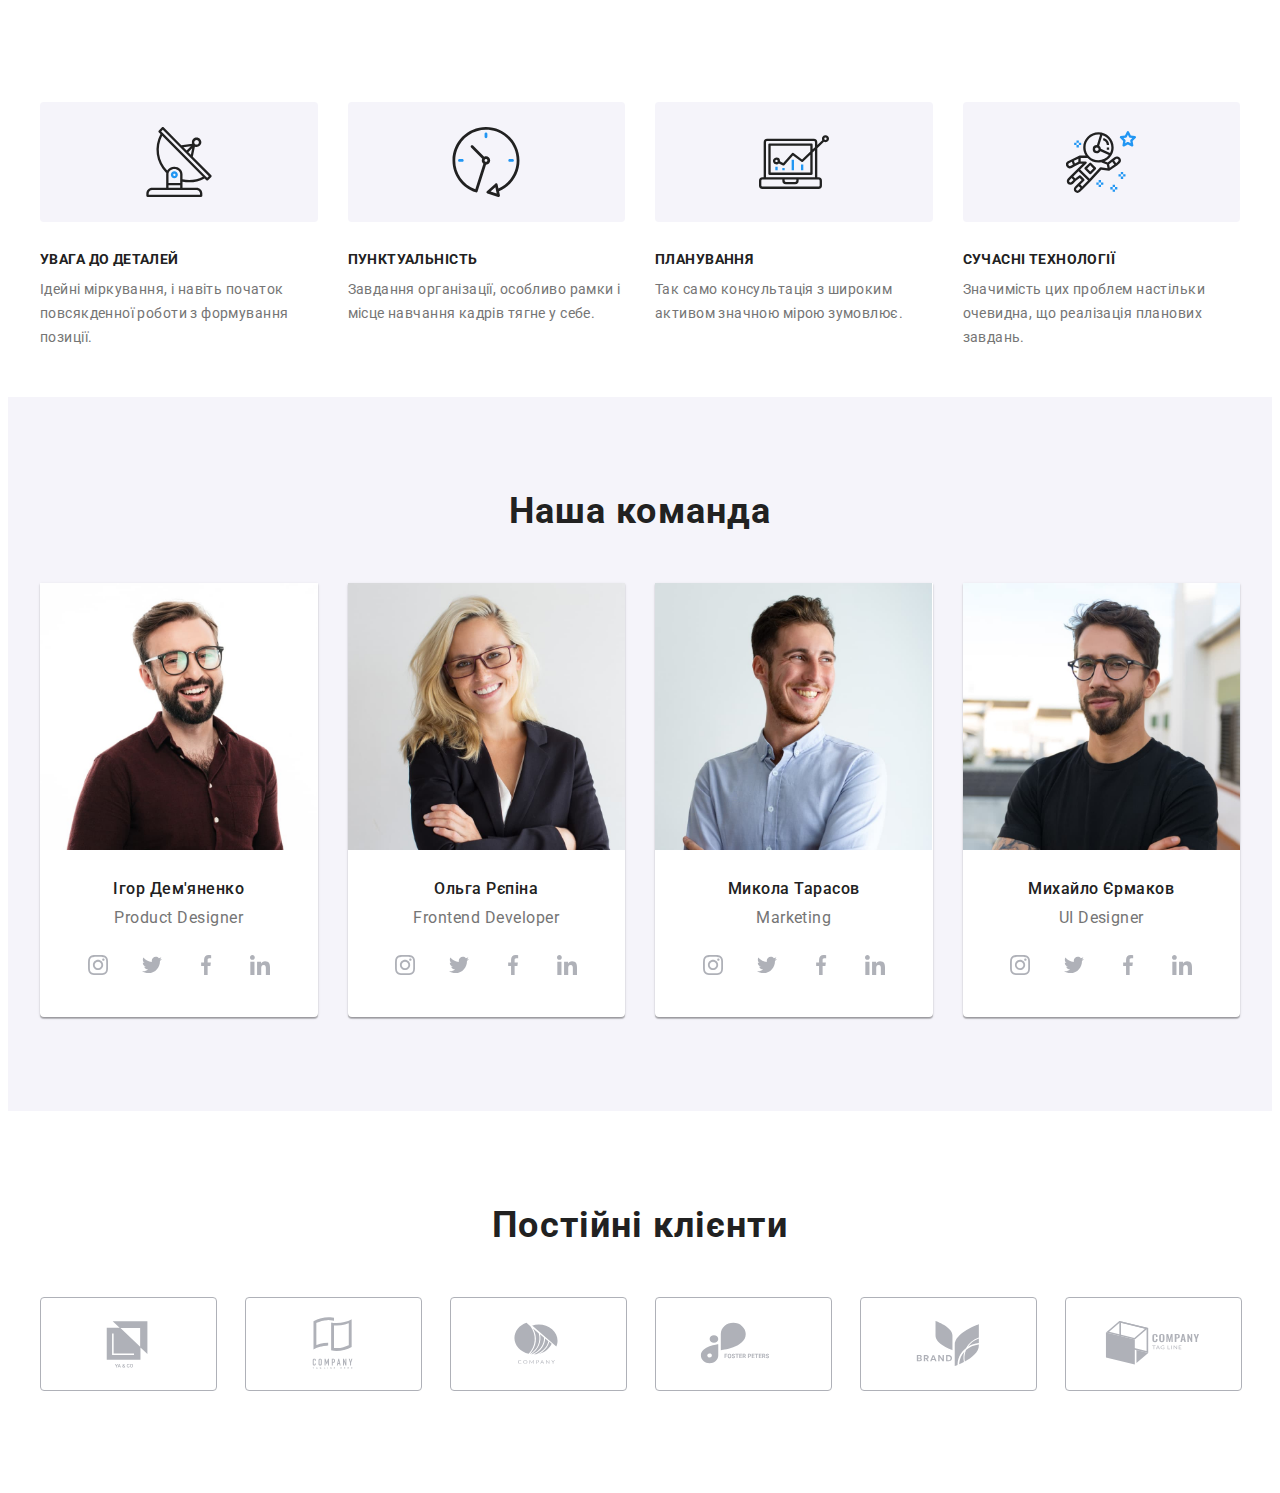
==== index.html @ ca0143e0 "addClients" ====
<!DOCTYPE html>
<html lang="uk">
  <head>
    <meta charset="UTF-8" />
    <meta http-equiv="X-UA-Compatible" content="IE=edge" />
    <meta name="viewport" content="width=device-width, initial-scale=1.0" />
    <title>Студія</title>

    <link rel="preconnect" href="https://fonts.googleapis.com" />
    <link rel="preconnect" href="https://fonts.gstatic.com" crossorigin />
    <link
      href="https://fonts.googleapis.com/css2?family=Raleway:wght@700&family=Roboto:wght@400;500;700;900&display=swap"
      rel="stylesheet"
    />
    <link
      rel="stylesheet"
      href="https://cdnjs.cloudflare.com/ajax/libs/modern-normalize/1.1.0/modern-normalize.min.css"
      integrity="sha512-wpPYUAdjBVSE4KJnH1VR1HeZfpl1ub8YT/NKx4PuQ5NmX2tKuGu6U/JRp5y+Y8XG2tV+wKQpNHVUX03MfMFn9Q=="
      crossorigin="anonymous"
      referrerpolicy="no-referrer"
    />
    <link rel="stylesheet" href="./css/main.min.css" />
  </head>

  <body>
    <!-- <header class="header">
      <div class="container header-container">
        <a class="logo" lang="en" href="./index.html">
          Web<span class="logo--part">Studio</span>
        </a>
        <nav>
          <ul class="navigation list">
            <li class="navigation__item">
              <a class="navigation__link link current" href="#">Студія</a>
            </li>
            <li class="navigation__item">
              <a class="navigation__link link" href="./portfolio.html"
                >Портфоліо</a
              >
            </li>
            <li class="navigation__item">
              <a class="navigation__link link" href="#">Контакти</a>
            </li>
          </ul>
        </nav>
        <ul class="list contact-list">
          <li>
            <a
              class="contact-list__header-mail link"
              href="mailto:info@devstudio.com"
            >
              <svg class="contact-list__logo-mail" width="16" height="12">
                <use href="./images/icons.svg#icon-envelope"></use>
              </svg>
              info@devstudio.com</a
            >
          </li>
          <li>
            <a class="contact-list__header-tel link" href="tel:+380961111111">
              <svg class="contact-list__logo-tel" width="10" height="16">
                <use href="./images/icons.svg#icon-smartphone"></use>
              </svg>
              +38 096 111 11 11</a
            >
          </li>
        </ul>
      </div>
    </header>
    <main>
      <section class="hero section">
        <div class="container">
          <h1 class="hero__title">Ефективні рішення для вашого бізнесу</h1>
          <button class="hero__btn" type="button" data-modal-open>
            Замовити послугу
          </button>
        </div>
      </section> -->

    <section class="advantage section">
      <div class="container">
        <h2 class="visually-hidden">Переваги</h2>
        <ul class="list advantage-list">
          <li class="advantage-list__item details">
            <h3 class="advantage-list__title">УВАГА ДО ДЕТАЛЕЙ</h3>
            <p class="advantage-list__text">
              Ідейні міркування, і навіть початок повсякденної роботи з
              формування позиції.
            </p>
          </li>
          <li class="advantage-list__item punc">
            <h3 class="advantage-list__title">ПУНКТУАЛЬНІСТЬ</h3>
            <p class="advantage-list__text">
              Завдання організації, особливо рамки і місце навчання кадрів тягне
              у себе.
            </p>
          </li>
          <li class="advantage-list__item plan">
            <h3 class="advantage-list__title">ПЛАНУВАННЯ</h3>
            <p class="advantage-list__text">
              Так само консультація з широким активом значною мірою зумовлює.
            </p>
          </li>
          <li class="advantage-list__item tech">
            <h3 class="advantage-list__title">СУЧАСНІ ТЕХНОЛОГІЇ</h3>
            <p class="advantage-list__text">
              Значимість цих проблем настільки очевидна, що реалізація планових
              завдань.
            </p>
          </li>
        </ul>
      </div>
    </section>

    <!-- <section class="examples section">
        <div class="container">
          <h2 class="examples-title">Чим ми займаємося</h2>
          <ul class="list sample__list">
            <li class="sample__thumb">
              <img
                src="./images/code.jpg"
                alt="чоловік пише код"
                width="370"
                height="294"
              />

              <div class="sample__img-thumb">Десктопні додатки</div>
            </li>

            <li class="sample__thumb">
              <img
                src="./images/design.jpg"
                alt="жінка вибирає дизайн телефону"
                width="370"
                height="294"
              />

              <div class="sample__img-thumb">Мобільні додатки</div>
            </li>

            <li class="sample__thumb">
              <img
                src="./images/color.jpg"
                alt="дизайнер підбирає кольорову гаму"
                width="370"
                height="294"
              />

              <div class="sample__img-thumb">Дизайнерські рішення</div>
            </li>
          </ul>
        </div>
      </section> -->

      <section class="team section">
        <div class="container">
          <h2 class="team-title">Наша команда</h2>
          <ul class="team-list list">
            <li class="team-list-item">
              <img
                src="./images/igor.jpg"
                alt="фото Ігор Дем'яненко"
               
              />
              <div class="img-sign">
                <h3 class="team-list-name">Ігор Дем'яненко</h3>
                <p class="team-list-position" lang="en">Product Designer</p>

                <ul class="list media-list">
                  <li class="media-list-item">
                    <a class="media-link link" href="">
                      <svg class="instagram" width="20" height="20">
                        <use href="./images/icons.svg#icon-instagram"></use>
                      </svg>
                    </a>
                  </li>
                  <li class="media-list-item">
                    <a class="media-link link" href="">
                      <svg class="twitter" width="20" height="20">
                        <use href="./images/icons.svg#icon-twitter"></use>
                      </svg>
                    </a>
                  </li>
                  <li class="media-list-item">
                    <a class="media-link link" href="">
                      <svg class="facebook" width="20" height="20">
                        <use href="./images/icons.svg#icon-facebook"></use>
                      </svg>
                    </a>
                  </li>
                  <li class="media-list-item">
                    <a class="media-link link" href="">
                      <svg class="linkedin" width="20" height="20">
                        <use href="./images/icons.svg#icon-linkedin"></use>
                      </svg>
                    </a>
                  </li>
                </ul>
              </div>
            </li>
            <li class="team-list-item">
              <img
                src="./images/olga.jpg"
                alt="фото Ольга Рєпіна"
                
              />
              <div class="img-sign">
                <h3 class="team-list-name">Ольга Рєпіна</h3>
                <p class="team-list-position" lang="en">Frontend Developer</p>

                <ul class="list media-list">
                  <li class="media-list-item">
                    <a class="media-link link" href="">
                      <svg class="instagram" width="20" height="20">
                        <use href="./images/icons.svg#icon-instagram"></use>
                      </svg>
                    </a>
                  </li>
                  <li class="media-list-item">
                    <a class="media-link link" href="">
                      <svg class="twitter" width="20" height="20">
                        <use href="./images/icons.svg#icon-twitter"></use>
                      </svg>
                    </a>
                  </li>
                  <li class="media-list-item">
                    <a class="media-link link" href="">
                      <svg class="facebook" width="20" height="20">
                        <use href="./images/icons.svg#icon-facebook"></use>
                      </svg>
                    </a>
                  </li>
                  <li class="media-list-item">
                    <a class="media-link link" href="">
                      <svg class="linkedin" width="20" height="20">
                        <use href="./images/icons.svg#icon-linkedin"></use>
                      </svg>
                    </a>
                  </li>
                </ul>
              </div>
            </li>
            <li class="team-list-item">
              <img
                src="./images/nikola.jpg"
                alt="фото Микола Тарасов"
                
              />
              <div class="img-sign">
                <h3 class="team-list-name">Микола Тарасов</h3>
                <p class="team-list-position" lang="en">Marketing</p>

                <ul class="list media-list">
                  <li class="media-list-item">
                    <a class="media-link link" href="">
                      <svg class="instagram" width="20" height="20">
                        <use href="./images/icons.svg#icon-instagram"></use>
                      </svg>
                    </a>
                  </li>
                  <li class="media-list-item">
                    <a class="media-link link" href="">
                      <svg class="twitter" width="20" height="20">
                        <use href="./images/icons.svg#icon-twitter"></use>
                      </svg>
                    </a>
                  </li>
                  <li class="media-list-item">
                    <a class="media-link link" href="">
                      <svg class="facebook" width="20" height="20">
                        <use href="./images/icons.svg#icon-facebook"></use>
                      </svg>
                    </a>
                  </li>
                  <li class="media-list-item">
                    <a class="media-link link" href="">
                      <svg class="linkedin" width="20" height="20">
                        <use href="./images/icons.svg#icon-linkedin"></use>
                      </svg>
                    </a>
                  </li>
                </ul>
              </div>
            </li>
            <li class="team-list-item">
              <img
                src="./images/misha.jpg"
                alt="фото Михайло Єрмаков"
                
              />
              <div class="img-sign">
                <h3 class="team-list-name">Михайло Єрмаков</h3>
                <p class="team-list-position" lang="en">UI Designer</p>

                <ul class="list media-list">
                  <li class="media-list-item">
                    <a class="media-link link" href="">
                      <svg class="instagram" width="20" height="20">
                        <use href="./images/icons.svg#icon-instagram"></use>
                      </svg>
                    </a>
                  </li>
                  <li class="media-list-item">
                    <a class="media-link link" href="">
                      <svg class="twitter" width="20" height="20">
                        <use href="./images/icons.svg#icon-twitter"></use>
                      </svg>
                    </a>
                  </li>
                  <li class="media-list-item">
                    <a class="media-link link" href="">
                      <svg class="facebook" width="20" height="20">
                        <use href="./images/icons.svg#icon-facebook"></use>
                      </svg>
                    </a>
                  </li>
                  <li class="media-list-item">
                    <a class="media-link link" href="">
                      <svg class="linkedin" width="20" height="20">
                        <use href="./images/icons.svg#icon-linkedin"></use>
                      </svg>
                    </a>
                  </li>
                </ul>
              </div>
            </li>
          </ul>
        </div>
      </section>

      <section class="section clients">
        <div class="container">
          <h2 class="clients-title">Постійні клієнти</h2>
          <ul class="clients-list list">
            <li class="clients-list-item">
              <a class="clients-link link" href="">
                <svg class="clients-icon" width="106" height="60">
                  <use href="./images/icons.svg#icon-ya"></use>
                </svg>
              </a>
            </li>
            <li class="clients-list-item">
              <a class="clients-link link" href="">
                <svg class="clients-icon" width="106" height="60">
                  <use href="./images/icons.svg#icon-here-tagline"></use>
                </svg>
              </a>
            </li>
            <li class="clients-list-item">
              <a class="clients-link link" href="">
                <svg class="clients-icon" width="106" height="60">
                  <use href="./images/icons.svg#icon-company-third"></use>
                </svg>
              </a>
            </li>
            <li class="clients-list-item">
              <a class="clients-link link" href="">
                <svg class="clients-icon" width="106" height="60">
                  <use href="./images/icons.svg#icon-foster-peters"></use>
                </svg>
              </a>
            </li>
            <li class="clients-list-item">
              <a class="clients-link link" href="">
                <svg class="clients-icon" width="106" height="60">
                  <use href="./images/icons.svg#icon-brand"></use>
                </svg>
              </a>
            </li>
            <li class="clients-list-item">
              <a class="clients-link link" href="">
                <svg class="clients-icon" width="106" height="60">
                  <use href="./images/icons.svg#icon-tag-line"></use>
                </svg>
              </a>
            </li>
          </ul>
        </div>
      </section>
    </main>

    <!-- <footer class="footer">
      <div class="container footer-container">
        <div class="footer-section">
          <a class="logo logo-footer" lang="en" href="./index.html">
            Web<span class="logo-part-footer">Studio</span>
          </a>
          <address class="adress">
            <ul class="adress-list list">
              <li class="adress-list-item">
                <a
                  class="adress-location link"
                  href="https://goo.gl/maps/Y96jRxVXNG4Ckdfr9"
                  target="_blank"
                  rel="noopener noreferrer"
                  >м. Київ, пр-т Лесі Українки, 26</a
                >
              </li>
              <li class="adress-list-item">
                <a class="adress-mail link" href="mailto:info@devstudio.com"
                  >info@devstudio.com</a
                >
              </li>
              <li class="adress-list-item">
                <a class="adress-tel link" href="tel:+380961111111"
                  >+38 096 111 11 11</a
                >
              </li>
            </ul>
          </address>
        </div>
        <div class="footer-media">
          <p class="media-text">приєднуйтесь</p>
          <ul class="list footer-list">
            <li class="footer-list-item">
              <a class="footer-link link" href="">
                <svg class="instagram" width="20" height="20">
                  <use href="./images/icons.svg#icon-instagram"></use>
                </svg>
              </a>
            </li>
            <li class="footer-list-item">
              <a class="footer-link link" href="">
                <svg class="twitter" width="20" height="20">
                  <use href="./images/icons.svg#icon-twitter"></use>
                </svg>
              </a>
            </li>
            <li class="footer-list-item">
              <a class="footer-link link" href="">
                <svg class="facebook" width="20" height="20">
                  <use href="./images/icons.svg#icon-facebook"></use>
                </svg>
              </a>
            </li>
            <li class="footer-list-item">
              <a class="footer-link link" href="">
                <svg class="linkedin" width="20" height="20">
                  <use href="./images/icons.svg#icon-linkedin"></use>
                </svg>
              </a>
            </li>
          </ul>
        </div>

        <div class="footer-form">
          <p class="footer-form-title">Підпишіться на розсилку</p>
          <form class="footer-sign">
            <label for="email"></label>
            <input
              class="footer-form-email"
              type="email"
              name="email"
              id="email"
              placeholder="E-mail"
            />
            <button type="submit" class="footer-form-button">
              Підписатися
              <svg class="footter-form-icon" width="24" height="24">
                <use href="./images/icons.svg#icon-icon-send"></use>
              </svg>
            </button>
          </form>
        </div>
      </div>
    </footer> -->
    <!-- <div class="backdrop is-hidden" data-modal>
      <div class="modal">
        <button type="button" class="btn modal-btn" data-modal-close>
          <svg class="backdrop-icon" width="18" height="18">
            <use href="./images/icons.svg#icon-close-black"></use>
          </svg>
        </button>

        <p class="modal-title">Залиште свої дані, ми вам передзвонимо</p>
        <form class="modal-form">
          <div class="modal-field">
            <label for="modal-name">Ім'я</label>
            <div class="modal-wrap">
              <input
                type="text"
                class="modal-form-item"
                name="name"
                id="modal-name"
              />
              <svg class="modal-name-icon" width="18" height="18">
                <use href="./images/icons.svg#icon-person-black"></use>
              </svg>
            </div>
          </div>

          <div class="modal-field">
            <label for="modal-tel">Телефон</label>
            <div class="modal-wrap">
              <input
                type="tel"
                class="modal-form-item"
                name="tel"
                id="modal-tel"
              />
              <svg class="modal-tel-icon" width="18" height="18">
                <use href="./images/icons.svg#icon-phone-black"></use>
              </svg>
            </div>
          </div>

          <div class="modal-field">
            <label for="modal-email">Пошта</label>
            <div class="modal-wrap">
              <input
                type="email"
                class="modal-form-item"
                name="email"
                id="modal-email"
              />
              <svg class="modal-email-icon" width="18" height="18">
                <use href="./images/icons.svg#icon-email-black"></use>
              </svg>
            </div>
          </div>

          <div class="modal-field modal-field-comment">
            <label for="modal-comment">Коментар</label>
            <textarea
              name="comment"
              id="modal-comment"
              class="modal-form-item modal-textarea"
              placeholder="Введіть текст"
            ></textarea>
          </div>

          <div class="modal-submit-field">
            <input
              class="modal-submit visually-hidden"
              type="checkbox"
              name="modal-submit"
              id="modal-submit"
              value="true"
            />
            <label for="modal-submit" class="modal-submit-label">
              <svg class="modal-icon" width="16" height="15">
                <use href="./images/icons.svg#icon-form-check"></use>
              </svg>

              <svg class="modal-icon-focus" width="16" height="15">
                <use href="./images/icons.svg#icon-icon-check-active"></use>
              </svg>

              Погоджуюся з розсилкою та приймаю
              <a href="" class="link modal-form-link"> Умови договору</a>
            </label>
          </div>

          <button type="submit" class="modal-form-btn">Відправити</button>
        </form>
      </div>
    </div> -->
    <!-- <script src="./js/modal.js"></script> -->
  </body>
</html>
---- css/main.min.css ----
:root{--animation: 250ms cubic-bezier(0.4, 0, 0.2, 1);--main-color: #212121;--link-color: #2196f3;--second-text-color: #757575;--logo-color: #000000;--second-color: #ffffff;--team-background-color: #ffffff;--background-color-second: #2f303a;--background-color-third: #f5f4fa;--footer-link-color: rgba(255, 255, 255, 0.6);--btn-background-color: #2196f3;--btn-second-color: #188ce8;--border-color-first: #ececec;--border-color-second: #eeeeee;--background-color-hero: #c4c4c4;--icon-color: #afb1b8}body{font-family:"Roboto",sans-serif;background-color:#fff;color:var(--main-color)}img{display:block;max-width:100%;height:auto}p,h1,h2,h3,h4,h5,h6{margin:0}ul{margin:0;padding-left:0}.list{list-style:none}.link{text-decoration:none}.visually-hidden{position:absolute;white-space:nowrap;width:1px;height:1px;overflow:hidden;border:0;padding:0;clip:rect(0 0 0 0);-webkit-clip-path:inset(50%);clip-path:inset(50%);margin:-1px}.container{width:100%;padding-left:15px;padding-right:15px;margin:0 auto}@media screen and (min-width: 480px){.container{width:480px}}@media screen and (min-width: 768px){.container{width:768px}}@media screen and (min-width: 1200px){.container{width:1200px}}.section{padding-top:60px;padding-bottom:60px}@media screen and (min-width: 1200px){.section{padding-top:94px;padding-bottom:94px}}.header{border-bottom:1px solid var(--border-color-first)}.header-container{display:flex;align-items:center}.navigation{display:flex;gap:50px;font-weight:500;font-size:14px;line-height:1.14;letter-spacing:.02em;color:var(--main-color)}.navigation__link{color:var(--main-color);padding-top:32px;padding-bottom:32px;display:block;min-width:48px;transition:color var(--animation)}.navigation__link:hover,.navigation__link:focus{color:var(--link-color)}.navigation__link.current{color:var(--link-color);position:relative;text-align:center}.navigation__link.current::after{position:absolute;bottom:-1px;display:block;content:"";width:100%;height:4px;border-radius:2px;background-color:var(--link-color)}.contact-list{display:flex;gap:50px;margin-left:auto}.contact-list__header-mail,.contact-list__header-tel{display:flex;align-items:center;padding-top:32px;padding-bottom:32px;font-weight:500;font-size:14px;line-height:1.14;letter-spacing:.02em;color:var(--second-text-color);transition:color var(--animation)}.contact-list__header-mail:hover,.contact-list__header-mail:focus,.contact-list__header-tel:hover,.contact-list__header-tel:focus{color:var(--link-color)}.contact-list__logo-mail,.contact-list__logo-tel{fill:currentColor;margin-right:10px}.logo{padding-top:24px;padding-bottom:25px;margin-right:93px;display:block;font-family:"Raleway";font-style:normal;font-weight:700;font-size:26px;line-height:1.19;letter-spacing:.03em;color:var(--link-color);text-decoration:none}.logo--part{color:var(--logo-color)}.hero{background-color:var(--background-color-hero);text-align:center;padding-top:200px;padding-bottom:200px;margin-left:auto;margin-right:auto;max-width:1600px;background-image:linear-gradient(to right, rgba(47, 48, 58, 0.4), rgba(47, 48, 58, 0.4)),url(../images/hero-img.jpg);background-repeat:no-repeat;background-position:center;background-size:cover}.hero__title{margin:0 auto;margin-bottom:30px;max-width:696px;font-weight:900;font-size:44px;line-height:1.36;letter-spacing:.06em;text-transform:uppercase;color:var(--second-color)}.hero__btn{padding:10px 32px;min-width:216px;font-family:inherit;background-color:var(--btn-background-color);box-shadow:0px 4px 4px rgba(0,0,0,.15);border-radius:4px;font-weight:700;font-size:16px;line-height:1.88;text-align:center;letter-spacing:.06em;border-color:rgba(0,0,0,0);color:var(--second-color);cursor:pointer;transition:background-color var(--animation)}.hero__btn:hover,.hero__btn:focus{background-color:var(--btn-second-color)}@media screen and (min-width: 1200px){.advantage{padding-bottom:47px}}.advantage-list{display:flex;flex-wrap:wrap;gap:30px}.advantage-list__item{width:100%;display:block}@media screen and (min-width: 768px){.advantage-list__item{width:calc((100% - 30px)/2)}}@media screen and (min-width: 1200px){.advantage-list__item{width:calc((100% - 90px)/4)}}.advantage-list__item::before{content:"";height:120px;background-color:var(--background-color-third);border-radius:4px;display:block;margin-bottom:30px;background-size:70px 70px;background-position:center;background-repeat:no-repeat}.advantage-list__item.details::before{background-image:url(../images/svg/antenna.svg)}.advantage-list__item.punc::before{background-image:url(../images/svg/clock.svg)}.advantage-list__item.plan::before{background-image:url(../images/svg/diagram.svg)}.advantage-list__item.tech::before{background-image:url(../images/svg/astronaut.svg)}.advantage-list__title{margin-bottom:10px;font-weight:700;font-size:14px;line-height:1.14;letter-spacing:.03em;text-transform:uppercase;text-align:center}@media screen and (min-width: 768px){.advantage-list__title{text-align:left}}.advantage-list__text{font-size:14px;line-height:1.71;letter-spacing:.03em;color:var(--second-text-color)}.examples{padding-top:47px}.examples-title{margin-bottom:50px;font-size:36px;line-height:1.16;text-align:center;letter-spacing:.03em}.sample__list{display:flex;gap:30px}.sample__thumb{position:relative}.sample__img-thumb{display:flex;position:absolute;width:100%;height:70px;bottom:0;background-color:rgba(47,48,58,.8);font-weight:700;font-size:14px;line-height:1.14;align-items:center;justify-content:center;letter-spacing:.03em;text-transform:uppercase;color:var(--second-color)}.team-title{text-align:center;letter-spacing:.03em;font-size:28px;line-height:1.18;margin-bottom:30px}@media screen and (min-width: 1200px){.team-title{font-size:36px;line-height:1.16;margin-bottom:50px}}.team{background-color:var(--background-color-third);text-align:center}.team-list{display:flex;flex-wrap:wrap;text-align:center;gap:30px}.img-sign{padding:30px 0 24px 0}@media screen and (min-width: 1200px){.img-sign{padding:30px 0}}.team-list-item{background-color:var(--team-background-color);box-shadow:0px 1px 3px rgba(0,0,0,.12),0px 1px 1px rgba(0,0,0,.14),0px 2px 1px rgba(0,0,0,.2);border-radius:0px 0px 4px 4px}@media screen and (min-width: 768px){.team-list-item{width:calc((100% - 30px)/2)}}@media screen and (min-width: 1200px){.team-list-item{width:calc((100% - 90px)/4)}}.team-list-name{font-weight:500;font-size:16px;line-height:1.18;letter-spacing:.03em;margin-bottom:10px}.team-list-position{font-size:16px;line-height:1.18;letter-spacing:.03em;color:var(--second-text-color)}.media-list-item{width:44px;height:44px;background-color:var(--team-background-color)}.media-list{display:flex;gap:10px;margin-top:16px;justify-content:center}.media-link{width:100%;height:100%;cursor:pointer;display:flex;align-items:center;justify-content:center;fill:var(--icon-color);border-radius:50%;transition:background-color var(--animation),fill var(--animation)}.media-link:focus,.media-link:hover{background-color:var(--btn-background-color);fill:var(--second-color)}.clients-title{margin-bottom:30px;font-size:36px;line-height:1.16;text-align:center;letter-spacing:.03em;color:var(--main-color)}@media screen and (min-width: 1200px){.clients-title{margin-bottom:50px}}.clients-list{display:flex;flex-wrap:wrap;gap:30px}.clients-list-item{width:calc((100% - 30px)/2)}@media screen and (min-width: 768px){.clients-list-item{width:calc((100% - 60px)/3)}}@media screen and (min-width: 1200px){.clients-list-item{width:calc((100% - 150px)/6)}}.clients-link{width:100%;height:92px;display:flex;align-items:center;justify-content:center;color:var(--icon-color);border:1px solid var(--icon-color);border-radius:4px;transition:border-color var(--animation),color var(--animation)}.clients-link:hover,.clients-link:focus{color:var(--link-color);border-color:var(--link-color)}.clients-icon{fill:currentColor}.footer{background-color:var(--background-color-second);padding-top:60px;padding-bottom:60px}.footer-container{display:flex;align-items:baseline}.logo-footer{padding:0}.logo-part-footer{color:var(--second-color)}.adress{margin-top:20px;font-style:normal}.adress-list-item{margin-top:9px;display:block}.adress-list-item:first-child{margin-top:0}.adress-location{font-size:14px;line-height:1.71;letter-spacing:.03em;color:var(--second-color);transition:color var(--animation)}.adress-location:hover{color:var(--link-color)}.adress-location:focus{color:var(--link-color)}.adress-tel,.adress-mail{font-size:14px;line-height:1.71;letter-spacing:.03em;color:var(--footer-link-color);transition:color var(--animation)}.adress-tel:hover,.adress-mail:hover{color:var(--link-color)}.adress-tel:focus,.adress-mail:focus{color:var(--link-color)}.footer-media{margin-left:70px;margin-right:93px}.media-text{margin-bottom:20px;font-weight:700;font-size:14px;line-height:1.16;letter-spacing:.03em;text-transform:uppercase;color:var(--second-color)}.footer-list{margin:0;display:flex;gap:10px}.footer-list-item{width:44px;height:44px;background-color:rgba(255,255,255,.1);border-radius:50%}.footer-link{border-radius:50%;width:100%;height:100%;cursor:pointer;display:flex;align-items:center;justify-content:center;fill:var(--second-color);transition:background-color var(--animation)}.footer-link:hover{fill:var(--second-color);background-color:var(--btn-background-color)}.footer-link:focus{fill:var(--second-color);background-color:var(--btn-background-color)}.footer-form{width:100%}.footer-form-title{margin-bottom:20px;font-weight:700;font-size:14px;line-height:1.14;letter-spacing:.03em;text-transform:uppercase;color:var(--second-color)}.footer-form-email{padding-left:15px;width:358px;height:50px;border:1px solid rgba(255,255,255,.3);filter:drop-shadow(0px 4px 4px rgba(0, 0, 0, 0.15));border-radius:4px;background-color:var(--background-color-second);color:var(--second-color);transition:border-color var(--animation)}.footer-form-email:focus{border-color:var(--btn-background-color);outline:rgba(0,0,0,0)}.footer-form-email::-moz-placeholder{font-size:16px;line-height:1.25;letter-spacing:.03em;color:var(--footer-link-color)}.footer-form-email:-ms-input-placeholder{font-size:16px;line-height:1.25;letter-spacing:.03em;color:var(--footer-link-color)}.footer-form-email::placeholder{font-size:16px;line-height:1.25;letter-spacing:.03em;color:var(--footer-link-color)}.footer-form-button{display:flex;align-items:center;justify-content:center;margin-left:10px;width:200px;height:50px;background:var(--btn-background-color);box-shadow:0px 4px 4px rgba(0,0,0,.15);border-radius:4px;border-color:rgba(0,0,0,0);font-weight:700;font-size:16px;line-height:1.88;letter-spacing:.06em;cursor:pointer;color:var(--second-color);fill:var(--second-color);transition:background-color var(--animation)}.footer-form-button:hover{background-color:var(--btn-second-color)}.footter-form-icon{margin-left:10px}.footer-sign{display:flex;align-items:center}.portfolio-list{display:flex;justify-content:center;gap:8px;margin-bottom:50px}.portfolio-list-btn{padding:6px 22px;font-family:inherit;cursor:pointer;font-weight:500;font-size:16px;line-height:1.62;border-color:rgba(0,0,0,0);border-radius:4px;text-align:center;letter-spacing:.03em;background-color:var(--background-color-third);transition:color var(--animation),background-color var(--animation),box-shadow var(--animation)}.portfolio-list-btn:hover,.portfolio-list-btn:focus{color:var(--second-color);background-color:var(--btn-background-color);box-shadow:0px 3px 1px rgba(0,0,0,.1),0px 1px 2px rgba(0,0,0,.08),0px 2px 2px rgba(0,0,0,.12)}.portfolio-examples-list{display:flex;flex-wrap:wrap;margin:-15px}.portfolio-examples-item{margin:15px;width:370px}.portfolio-link{width:100%;height:100%;display:block;color:var(--main-color);background-color:var(--background-color-third);transition:box-shadow var(--animation),transform var(--animation)}.portfolio-link:focus{box-shadow:0px 1px 1px rgba(0,0,0,.12),0px 4px 4px rgba(0,0,0,.06),1px 4px 6px rgba(0,0,0,.16)}.portfolio-link:hover{box-shadow:0px 1px 1px rgba(0,0,0,.12),0px 4px 4px rgba(0,0,0,.06),1px 4px 6px rgba(0,0,0,.16)}.portfolio-img-thumb{position:relative;overflow:hidden}.portfolio-img-text{position:absolute;left:0;top:0;transform:translateY(100%);transition:transform var(--animation);overflow:auto;padding:63px 24px 0px 24px;height:100%;font-size:18px;line-height:1.56;letter-spacing:.03em;color:var(--second-color);background:rgba(33,150,243,.9);box-shadow:0px 4px 4px rgba(0,0,0,.25)}.portfolio-link:hover .portfolio-img-text{transform:translateY(0)}.portfolio-link:focus .portfolio-img-text{transform:translateY(0)}.portfolio-examples-name{margin-bottom:4px;font-size:18px;line-height:2;letter-spacing:.06em}.portfolio-examples-type{font-size:16px;line-height:1.88;letter-spacing:.03em;color:var(--second-text-color)}.portfolio-img-sign{padding:20px 24px;background-color:var(--team-background-color);border-left:1px solid var(--border-color-second);border-right:1px solid var(--border-color-second);border-bottom:1px solid var(--border-color-second)}.backdrop{width:100%;height:100%;position:fixed;top:0;background-color:rgba(0,0,0,.2);transition:opacity var(--animation),visibility var(--animation)}.modal{padding:40px;width:528px;min-height:581px;background-color:var(--team-background-color);box-shadow:0px 1px 3px rgba(0,0,0,.12),0px 1px 1px rgba(0,0,0,.14),0px 2px 1px rgba(0,0,0,.2);border-radius:4px;position:absolute;top:50%;left:50%;transform:translate(-50%, -50%) scaleY(1);transition:transform var(--animation)}.backdrop.is-hidden .modal{transform:translate(-50%, -50%) scaleY(0)}.modal-btn{width:30px;height:30px;border-radius:50%;border:1px solid rgba(0,0,0,.1);background-color:var(--team-background-color);position:absolute;right:8px;top:8px;display:flex;align-items:center;justify-content:center;padding:0;cursor:pointer}.backdrop-icon{transition:fill var(--animation)}.modal-btn:hover>.backdrop-icon{fill:var(--btn-background-color)}.modal-btn:focus>.backdrop-icon{fill:var(--btn-background-color)}.is-hidden{visibility:hidden;opacity:0;pointer-events:none}.modal-title{margin-bottom:12px;font-weight:700;font-size:20px;line-height:1.15;letter-spacing:.03em;color:var(--main-color);text-align:center}.modal-field{margin-bottom:10px}.modal-field-comment{margin-bottom:20px}.modal-form-item{padding-left:42px;width:100%;height:40px;border:1px solid rgba(33,33,33,.2);border-radius:4px;outline:rgba(0,0,0,0);transition:border var(--animation)}.modal-form-item:focus{border:1px solid var(--link-color);border-radius:4px}.modal-field label{font-size:12px;line-height:1.16;letter-spacing:.01em;color:var(--second-text-color)}.modal-wrap{margin-top:4px;position:relative}.modal-name-icon,.modal-tel-icon,.modal-email-icon{position:absolute;left:0px;top:50%;transform:translateY(-50%);left:12px;transition:fill var(--animation)}.modal-form-item:focus+.modal-name-icon,.modal-form-item:focus+.modal-tel-icon,.modal-form-item:focus+.modal-email-icon{fill:var(--btn-background-color)}.modal-textarea{padding:12px 16px;margin-top:4px;resize:none;height:120px}.modal-textarea::-moz-placeholder{font-size:12px;line-height:1.16;letter-spacing:.01em;color:rgba(117,117,117,.5)}.modal-textarea:-ms-input-placeholder{font-size:12px;line-height:1.16;letter-spacing:.01em;color:rgba(117,117,117,.5)}.modal-textarea::placeholder{font-size:12px;line-height:1.16;letter-spacing:.01em;color:rgba(117,117,117,.5)}.modal-submit-field{margin-bottom:30px;font-size:14px;line-height:1.71;letter-spacing:.03em;color:var(--second-text-color);text-align:center}.modal-submit-label{position:relative}.modal-icon,.modal-icon-focus{position:absolute;left:-20px;top:50%;transform:translateY(-50%)}.modal-icon-focus{fill:rgba(0,0,0,0);border-radius:2px}.modal-submit:checked+.modal-submit-label>.modal-icon{fill:rgba(0,0,0,0)}.modal-submit:focus+.modal-submit-label>.modal-icon{fill:var(--link-color)}.modal-submit:checked+.modal-submit-label .modal-icon-focus{fill:var(--second-color);background-color:var(--btn-background-color)}.modal-form-link{-webkit-text-decoration-line:underline;text-decoration-line:underline;color:var(--link-color)}.modal-form-btn{padding:10px 52px;margin:0 auto;display:block;background-color:var(--btn-background-color);box-shadow:0px 4px 4px rgba(0,0,0,.15);border-radius:4px;cursor:pointer;border-color:rgba(0,0,0,0);font-weight:700;font-size:16px;line-height:1.88;letter-spacing:.06em;color:var(--second-color);transition:background-color var(--animation)}.modal-form-btn:hover{background-color:var(--btn-second-color)}/*# sourceMappingURL=main.min.css.map */
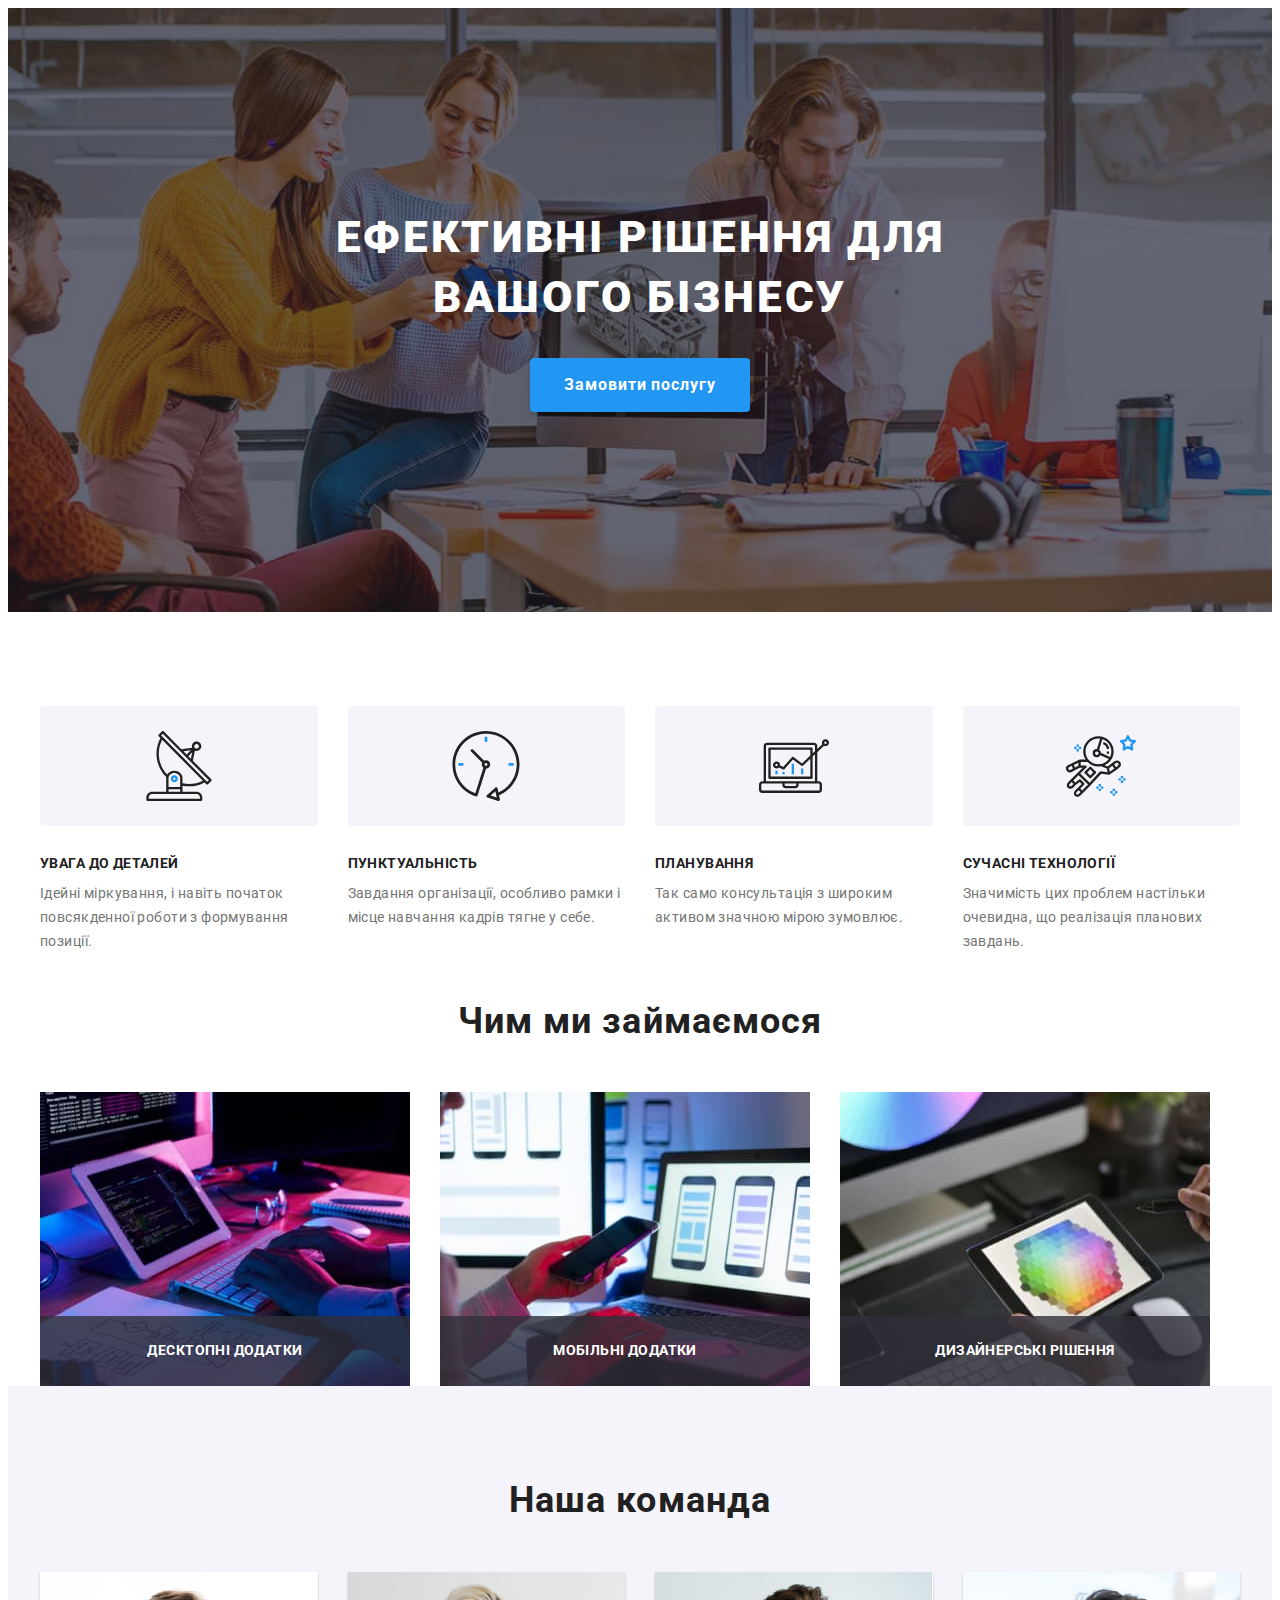
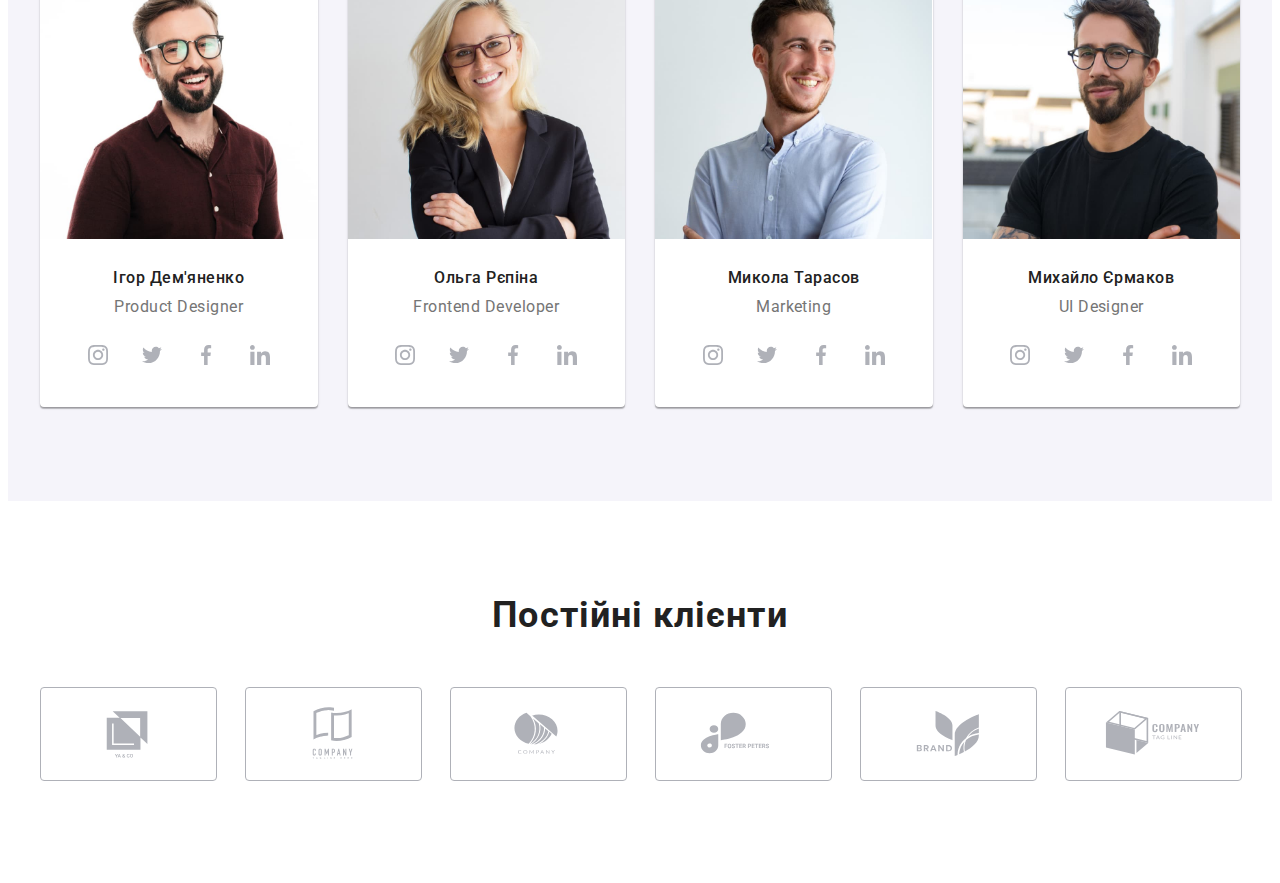
==== commit 88167d2f: "add-hero" ====
--- a/index.html
+++ b/index.html
@@ -65,7 +65,7 @@
           </li>
         </ul>
       </div>
-    </header>
+    </header> -->
     <main>
       <section class="hero section">
         <div class="container">
@@ -74,44 +74,44 @@
             Замовити послугу
           </button>
         </div>
-      </section> -->
-
-    <section class="advantage section">
-      <div class="container">
-        <h2 class="visually-hidden">Переваги</h2>
-        <ul class="list advantage-list">
-          <li class="advantage-list__item details">
-            <h3 class="advantage-list__title">УВАГА ДО ДЕТАЛЕЙ</h3>
-            <p class="advantage-list__text">
-              Ідейні міркування, і навіть початок повсякденної роботи з
-              формування позиції.
-            </p>
-          </li>
-          <li class="advantage-list__item punc">
-            <h3 class="advantage-list__title">ПУНКТУАЛЬНІСТЬ</h3>
-            <p class="advantage-list__text">
-              Завдання організації, особливо рамки і місце навчання кадрів тягне
-              у себе.
-            </p>
-          </li>
-          <li class="advantage-list__item plan">
-            <h3 class="advantage-list__title">ПЛАНУВАННЯ</h3>
-            <p class="advantage-list__text">
-              Так само консультація з широким активом значною мірою зумовлює.
-            </p>
-          </li>
-          <li class="advantage-list__item tech">
-            <h3 class="advantage-list__title">СУЧАСНІ ТЕХНОЛОГІЇ</h3>
-            <p class="advantage-list__text">
-              Значимість цих проблем настільки очевидна, що реалізація планових
-              завдань.
-            </p>
-          </li>
-        </ul>
-      </div>
-    </section>
-
-    <!-- <section class="examples section">
+      </section>
+
+      <section class="advantage section">
+        <div class="container">
+          <h2 class="visually-hidden">Переваги</h2>
+          <ul class="list advantage-list">
+            <li class="advantage-list__item details">
+              <h3 class="advantage-list__title">УВАГА ДО ДЕТАЛЕЙ</h3>
+              <p class="advantage-list__text">
+                Ідейні міркування, і навіть початок повсякденної роботи з
+                формування позиції.
+              </p>
+            </li>
+            <li class="advantage-list__item punc">
+              <h3 class="advantage-list__title">ПУНКТУАЛЬНІСТЬ</h3>
+              <p class="advantage-list__text">
+                Завдання організації, особливо рамки і місце навчання кадрів
+                тягне у себе.
+              </p>
+            </li>
+            <li class="advantage-list__item plan">
+              <h3 class="advantage-list__title">ПЛАНУВАННЯ</h3>
+              <p class="advantage-list__text">
+                Так само консультація з широким активом значною мірою зумовлює.
+              </p>
+            </li>
+            <li class="advantage-list__item tech">
+              <h3 class="advantage-list__title">СУЧАСНІ ТЕХНОЛОГІЇ</h3>
+              <p class="advantage-list__text">
+                Значимість цих проблем настільки очевидна, що реалізація
+                планових завдань.
+              </p>
+            </li>
+          </ul>
+        </div>
+      </section>
+
+      <section class="examples section">
         <div class="container">
           <h2 class="examples-title">Чим ми займаємося</h2>
           <ul class="list sample__list">
@@ -149,18 +149,14 @@
             </li>
           </ul>
         </div>
-      </section> -->
+      </section>
 
       <section class="team section">
         <div class="container">
           <h2 class="team-title">Наша команда</h2>
           <ul class="team-list list">
             <li class="team-list-item">
-              <img
-                src="./images/igor.jpg"
-                alt="фото Ігор Дем'яненко"
-               
-              />
+              <img src="./images/igor.jpg" alt="фото Ігор Дем'яненко" />
               <div class="img-sign">
                 <h3 class="team-list-name">Ігор Дем'яненко</h3>
                 <p class="team-list-position" lang="en">Product Designer</p>
@@ -198,11 +194,7 @@
               </div>
             </li>
             <li class="team-list-item">
-              <img
-                src="./images/olga.jpg"
-                alt="фото Ольга Рєпіна"
-                
-              />
+              <img src="./images/olga.jpg" alt="фото Ольга Рєпіна" />
               <div class="img-sign">
                 <h3 class="team-list-name">Ольга Рєпіна</h3>
                 <p class="team-list-position" lang="en">Frontend Developer</p>
@@ -240,11 +232,7 @@
               </div>
             </li>
             <li class="team-list-item">
-              <img
-                src="./images/nikola.jpg"
-                alt="фото Микола Тарасов"
-                
-              />
+              <img src="./images/nikola.jpg" alt="фото Микола Тарасов" />
               <div class="img-sign">
                 <h3 class="team-list-name">Микола Тарасов</h3>
                 <p class="team-list-position" lang="en">Marketing</p>
@@ -282,11 +270,7 @@
               </div>
             </li>
             <li class="team-list-item">
-              <img
-                src="./images/misha.jpg"
-                alt="фото Михайло Єрмаков"
-                
-              />
+              <img src="./images/misha.jpg" alt="фото Михайло Єрмаков" />
               <div class="img-sign">
                 <h3 class="team-list-name">Михайло Єрмаков</h3>
                 <p class="team-list-position" lang="en">UI Designer</p>
--- a/css/main.min.css
+++ b/css/main.min.css
@@ -1 +1 @@
-:root{--animation: 250ms cubic-bezier(0.4, 0, 0.2, 1);--main-color: #212121;--link-color: #2196f3;--second-text-color: #757575;--logo-color: #000000;--second-color: #ffffff;--team-background-color: #ffffff;--background-color-second: #2f303a;--background-color-third: #f5f4fa;--footer-link-color: rgba(255, 255, 255, 0.6);--btn-background-color: #2196f3;--btn-second-color: #188ce8;--border-color-first: #ececec;--border-color-second: #eeeeee;--background-color-hero: #c4c4c4;--icon-color: #afb1b8}body{font-family:"Roboto",sans-serif;background-color:#fff;color:var(--main-color)}img{display:block;max-width:100%;height:auto}p,h1,h2,h3,h4,h5,h6{margin:0}ul{margin:0;padding-left:0}.list{list-style:none}.link{text-decoration:none}.visually-hidden{position:absolute;white-space:nowrap;width:1px;height:1px;overflow:hidden;border:0;padding:0;clip:rect(0 0 0 0);-webkit-clip-path:inset(50%);clip-path:inset(50%);margin:-1px}.container{width:100%;padding-left:15px;padding-right:15px;margin:0 auto}@media screen and (min-width: 480px){.container{width:480px}}@media screen and (min-width: 768px){.container{width:768px}}@media screen and (min-width: 1200px){.container{width:1200px}}.section{padding-top:60px;padding-bottom:60px}@media screen and (min-width: 1200px){.section{padding-top:94px;padding-bottom:94px}}.header{border-bottom:1px solid var(--border-color-first)}.header-container{display:flex;align-items:center}.navigation{display:flex;gap:50px;font-weight:500;font-size:14px;line-height:1.14;letter-spacing:.02em;color:var(--main-color)}.navigation__link{color:var(--main-color);padding-top:32px;padding-bottom:32px;display:block;min-width:48px;transition:color var(--animation)}.navigation__link:hover,.navigation__link:focus{color:var(--link-color)}.navigation__link.current{color:var(--link-color);position:relative;text-align:center}.navigation__link.current::after{position:absolute;bottom:-1px;display:block;content:"";width:100%;height:4px;border-radius:2px;background-color:var(--link-color)}.contact-list{display:flex;gap:50px;margin-left:auto}.contact-list__header-mail,.contact-list__header-tel{display:flex;align-items:center;padding-top:32px;padding-bottom:32px;font-weight:500;font-size:14px;line-height:1.14;letter-spacing:.02em;color:var(--second-text-color);transition:color var(--animation)}.contact-list__header-mail:hover,.contact-list__header-mail:focus,.contact-list__header-tel:hover,.contact-list__header-tel:focus{color:var(--link-color)}.contact-list__logo-mail,.contact-list__logo-tel{fill:currentColor;margin-right:10px}.logo{padding-top:24px;padding-bottom:25px;margin-right:93px;display:block;font-family:"Raleway";font-style:normal;font-weight:700;font-size:26px;line-height:1.19;letter-spacing:.03em;color:var(--link-color);text-decoration:none}.logo--part{color:var(--logo-color)}.hero{background-color:var(--background-color-hero);text-align:center;padding-top:200px;padding-bottom:200px;margin-left:auto;margin-right:auto;max-width:1600px;background-image:linear-gradient(to right, rgba(47, 48, 58, 0.4), rgba(47, 48, 58, 0.4)),url(../images/hero-img.jpg);background-repeat:no-repeat;background-position:center;background-size:cover}.hero__title{margin:0 auto;margin-bottom:30px;max-width:696px;font-weight:900;font-size:44px;line-height:1.36;letter-spacing:.06em;text-transform:uppercase;color:var(--second-color)}.hero__btn{padding:10px 32px;min-width:216px;font-family:inherit;background-color:var(--btn-background-color);box-shadow:0px 4px 4px rgba(0,0,0,.15);border-radius:4px;font-weight:700;font-size:16px;line-height:1.88;text-align:center;letter-spacing:.06em;border-color:rgba(0,0,0,0);color:var(--second-color);cursor:pointer;transition:background-color var(--animation)}.hero__btn:hover,.hero__btn:focus{background-color:var(--btn-second-color)}@media screen and (min-width: 1200px){.advantage{padding-bottom:47px}}.advantage-list{display:flex;flex-wrap:wrap;gap:30px}.advantage-list__item{width:100%;display:block}@media screen and (min-width: 768px){.advantage-list__item{width:calc((100% - 30px)/2)}}@media screen and (min-width: 1200px){.advantage-list__item{width:calc((100% - 90px)/4)}}.advantage-list__item::before{content:"";height:120px;background-color:var(--background-color-third);border-radius:4px;display:block;margin-bottom:30px;background-size:70px 70px;background-position:center;background-repeat:no-repeat}.advantage-list__item.details::before{background-image:url(../images/svg/antenna.svg)}.advantage-list__item.punc::before{background-image:url(../images/svg/clock.svg)}.advantage-list__item.plan::before{background-image:url(../images/svg/diagram.svg)}.advantage-list__item.tech::before{background-image:url(../images/svg/astronaut.svg)}.advantage-list__title{margin-bottom:10px;font-weight:700;font-size:14px;line-height:1.14;letter-spacing:.03em;text-transform:uppercase;text-align:center}@media screen and (min-width: 768px){.advantage-list__title{text-align:left}}.advantage-list__text{font-size:14px;line-height:1.71;letter-spacing:.03em;color:var(--second-text-color)}.examples{padding-top:47px}.examples-title{margin-bottom:50px;font-size:36px;line-height:1.16;text-align:center;letter-spacing:.03em}.sample__list{display:flex;gap:30px}.sample__thumb{position:relative}.sample__img-thumb{display:flex;position:absolute;width:100%;height:70px;bottom:0;background-color:rgba(47,48,58,.8);font-weight:700;font-size:14px;line-height:1.14;align-items:center;justify-content:center;letter-spacing:.03em;text-transform:uppercase;color:var(--second-color)}.team-title{text-align:center;letter-spacing:.03em;font-size:28px;line-height:1.18;margin-bottom:30px}@media screen and (min-width: 1200px){.team-title{font-size:36px;line-height:1.16;margin-bottom:50px}}.team{background-color:var(--background-color-third);text-align:center}.team-list{display:flex;flex-wrap:wrap;text-align:center;gap:30px}.img-sign{padding:30px 0 24px 0}@media screen and (min-width: 1200px){.img-sign{padding:30px 0}}.team-list-item{background-color:var(--team-background-color);box-shadow:0px 1px 3px rgba(0,0,0,.12),0px 1px 1px rgba(0,0,0,.14),0px 2px 1px rgba(0,0,0,.2);border-radius:0px 0px 4px 4px}@media screen and (min-width: 768px){.team-list-item{width:calc((100% - 30px)/2)}}@media screen and (min-width: 1200px){.team-list-item{width:calc((100% - 90px)/4)}}.team-list-name{font-weight:500;font-size:16px;line-height:1.18;letter-spacing:.03em;margin-bottom:10px}.team-list-position{font-size:16px;line-height:1.18;letter-spacing:.03em;color:var(--second-text-color)}.media-list-item{width:44px;height:44px;background-color:var(--team-background-color)}.media-list{display:flex;gap:10px;margin-top:16px;justify-content:center}.media-link{width:100%;height:100%;cursor:pointer;display:flex;align-items:center;justify-content:center;fill:var(--icon-color);border-radius:50%;transition:background-color var(--animation),fill var(--animation)}.media-link:focus,.media-link:hover{background-color:var(--btn-background-color);fill:var(--second-color)}.clients-title{margin-bottom:30px;font-size:36px;line-height:1.16;text-align:center;letter-spacing:.03em;color:var(--main-color)}@media screen and (min-width: 1200px){.clients-title{margin-bottom:50px}}.clients-list{display:flex;flex-wrap:wrap;gap:30px}.clients-list-item{width:calc((100% - 30px)/2)}@media screen and (min-width: 768px){.clients-list-item{width:calc((100% - 60px)/3)}}@media screen and (min-width: 1200px){.clients-list-item{width:calc((100% - 150px)/6)}}.clients-link{width:100%;height:92px;display:flex;align-items:center;justify-content:center;color:var(--icon-color);border:1px solid var(--icon-color);border-radius:4px;transition:border-color var(--animation),color var(--animation)}.clients-link:hover,.clients-link:focus{color:var(--link-color);border-color:var(--link-color)}.clients-icon{fill:currentColor}.footer{background-color:var(--background-color-second);padding-top:60px;padding-bottom:60px}.footer-container{display:flex;align-items:baseline}.logo-footer{padding:0}.logo-part-footer{color:var(--second-color)}.adress{margin-top:20px;font-style:normal}.adress-list-item{margin-top:9px;display:block}.adress-list-item:first-child{margin-top:0}.adress-location{font-size:14px;line-height:1.71;letter-spacing:.03em;color:var(--second-color);transition:color var(--animation)}.adress-location:hover{color:var(--link-color)}.adress-location:focus{color:var(--link-color)}.adress-tel,.adress-mail{font-size:14px;line-height:1.71;letter-spacing:.03em;color:var(--footer-link-color);transition:color var(--animation)}.adress-tel:hover,.adress-mail:hover{color:var(--link-color)}.adress-tel:focus,.adress-mail:focus{color:var(--link-color)}.footer-media{margin-left:70px;margin-right:93px}.media-text{margin-bottom:20px;font-weight:700;font-size:14px;line-height:1.16;letter-spacing:.03em;text-transform:uppercase;color:var(--second-color)}.footer-list{margin:0;display:flex;gap:10px}.footer-list-item{width:44px;height:44px;background-color:rgba(255,255,255,.1);border-radius:50%}.footer-link{border-radius:50%;width:100%;height:100%;cursor:pointer;display:flex;align-items:center;justify-content:center;fill:var(--second-color);transition:background-color var(--animation)}.footer-link:hover{fill:var(--second-color);background-color:var(--btn-background-color)}.footer-link:focus{fill:var(--second-color);background-color:var(--btn-background-color)}.footer-form{width:100%}.footer-form-title{margin-bottom:20px;font-weight:700;font-size:14px;line-height:1.14;letter-spacing:.03em;text-transform:uppercase;color:var(--second-color)}.footer-form-email{padding-left:15px;width:358px;height:50px;border:1px solid rgba(255,255,255,.3);filter:drop-shadow(0px 4px 4px rgba(0, 0, 0, 0.15));border-radius:4px;background-color:var(--background-color-second);color:var(--second-color);transition:border-color var(--animation)}.footer-form-email:focus{border-color:var(--btn-background-color);outline:rgba(0,0,0,0)}.footer-form-email::-moz-placeholder{font-size:16px;line-height:1.25;letter-spacing:.03em;color:var(--footer-link-color)}.footer-form-email:-ms-input-placeholder{font-size:16px;line-height:1.25;letter-spacing:.03em;color:var(--footer-link-color)}.footer-form-email::placeholder{font-size:16px;line-height:1.25;letter-spacing:.03em;color:var(--footer-link-color)}.footer-form-button{display:flex;align-items:center;justify-content:center;margin-left:10px;width:200px;height:50px;background:var(--btn-background-color);box-shadow:0px 4px 4px rgba(0,0,0,.15);border-radius:4px;border-color:rgba(0,0,0,0);font-weight:700;font-size:16px;line-height:1.88;letter-spacing:.06em;cursor:pointer;color:var(--second-color);fill:var(--second-color);transition:background-color var(--animation)}.footer-form-button:hover{background-color:var(--btn-second-color)}.footter-form-icon{margin-left:10px}.footer-sign{display:flex;align-items:center}.portfolio-list{display:flex;justify-content:center;gap:8px;margin-bottom:50px}.portfolio-list-btn{padding:6px 22px;font-family:inherit;cursor:pointer;font-weight:500;font-size:16px;line-height:1.62;border-color:rgba(0,0,0,0);border-radius:4px;text-align:center;letter-spacing:.03em;background-color:var(--background-color-third);transition:color var(--animation),background-color var(--animation),box-shadow var(--animation)}.portfolio-list-btn:hover,.portfolio-list-btn:focus{color:var(--second-color);background-color:var(--btn-background-color);box-shadow:0px 3px 1px rgba(0,0,0,.1),0px 1px 2px rgba(0,0,0,.08),0px 2px 2px rgba(0,0,0,.12)}.portfolio-examples-list{display:flex;flex-wrap:wrap;margin:-15px}.portfolio-examples-item{margin:15px;width:370px}.portfolio-link{width:100%;height:100%;display:block;color:var(--main-color);background-color:var(--background-color-third);transition:box-shadow var(--animation),transform var(--animation)}.portfolio-link:focus{box-shadow:0px 1px 1px rgba(0,0,0,.12),0px 4px 4px rgba(0,0,0,.06),1px 4px 6px rgba(0,0,0,.16)}.portfolio-link:hover{box-shadow:0px 1px 1px rgba(0,0,0,.12),0px 4px 4px rgba(0,0,0,.06),1px 4px 6px rgba(0,0,0,.16)}.portfolio-img-thumb{position:relative;overflow:hidden}.portfolio-img-text{position:absolute;left:0;top:0;transform:translateY(100%);transition:transform var(--animation);overflow:auto;padding:63px 24px 0px 24px;height:100%;font-size:18px;line-height:1.56;letter-spacing:.03em;color:var(--second-color);background:rgba(33,150,243,.9);box-shadow:0px 4px 4px rgba(0,0,0,.25)}.portfolio-link:hover .portfolio-img-text{transform:translateY(0)}.portfolio-link:focus .portfolio-img-text{transform:translateY(0)}.portfolio-examples-name{margin-bottom:4px;font-size:18px;line-height:2;letter-spacing:.06em}.portfolio-examples-type{font-size:16px;line-height:1.88;letter-spacing:.03em;color:var(--second-text-color)}.portfolio-img-sign{padding:20px 24px;background-color:var(--team-background-color);border-left:1px solid var(--border-color-second);border-right:1px solid var(--border-color-second);border-bottom:1px solid var(--border-color-second)}.backdrop{width:100%;height:100%;position:fixed;top:0;background-color:rgba(0,0,0,.2);transition:opacity var(--animation),visibility var(--animation)}.modal{padding:40px;width:528px;min-height:581px;background-color:var(--team-background-color);box-shadow:0px 1px 3px rgba(0,0,0,.12),0px 1px 1px rgba(0,0,0,.14),0px 2px 1px rgba(0,0,0,.2);border-radius:4px;position:absolute;top:50%;left:50%;transform:translate(-50%, -50%) scaleY(1);transition:transform var(--animation)}.backdrop.is-hidden .modal{transform:translate(-50%, -50%) scaleY(0)}.modal-btn{width:30px;height:30px;border-radius:50%;border:1px solid rgba(0,0,0,.1);background-color:var(--team-background-color);position:absolute;right:8px;top:8px;display:flex;align-items:center;justify-content:center;padding:0;cursor:pointer}.backdrop-icon{transition:fill var(--animation)}.modal-btn:hover>.backdrop-icon{fill:var(--btn-background-color)}.modal-btn:focus>.backdrop-icon{fill:var(--btn-background-color)}.is-hidden{visibility:hidden;opacity:0;pointer-events:none}.modal-title{margin-bottom:12px;font-weight:700;font-size:20px;line-height:1.15;letter-spacing:.03em;color:var(--main-color);text-align:center}.modal-field{margin-bottom:10px}.modal-field-comment{margin-bottom:20px}.modal-form-item{padding-left:42px;width:100%;height:40px;border:1px solid rgba(33,33,33,.2);border-radius:4px;outline:rgba(0,0,0,0);transition:border var(--animation)}.modal-form-item:focus{border:1px solid var(--link-color);border-radius:4px}.modal-field label{font-size:12px;line-height:1.16;letter-spacing:.01em;color:var(--second-text-color)}.modal-wrap{margin-top:4px;position:relative}.modal-name-icon,.modal-tel-icon,.modal-email-icon{position:absolute;left:0px;top:50%;transform:translateY(-50%);left:12px;transition:fill var(--animation)}.modal-form-item:focus+.modal-name-icon,.modal-form-item:focus+.modal-tel-icon,.modal-form-item:focus+.modal-email-icon{fill:var(--btn-background-color)}.modal-textarea{padding:12px 16px;margin-top:4px;resize:none;height:120px}.modal-textarea::-moz-placeholder{font-size:12px;line-height:1.16;letter-spacing:.01em;color:rgba(117,117,117,.5)}.modal-textarea:-ms-input-placeholder{font-size:12px;line-height:1.16;letter-spacing:.01em;color:rgba(117,117,117,.5)}.modal-textarea::placeholder{font-size:12px;line-height:1.16;letter-spacing:.01em;color:rgba(117,117,117,.5)}.modal-submit-field{margin-bottom:30px;font-size:14px;line-height:1.71;letter-spacing:.03em;color:var(--second-text-color);text-align:center}.modal-submit-label{position:relative}.modal-icon,.modal-icon-focus{position:absolute;left:-20px;top:50%;transform:translateY(-50%)}.modal-icon-focus{fill:rgba(0,0,0,0);border-radius:2px}.modal-submit:checked+.modal-submit-label>.modal-icon{fill:rgba(0,0,0,0)}.modal-submit:focus+.modal-submit-label>.modal-icon{fill:var(--link-color)}.modal-submit:checked+.modal-submit-label .modal-icon-focus{fill:var(--second-color);background-color:var(--btn-background-color)}.modal-form-link{-webkit-text-decoration-line:underline;text-decoration-line:underline;color:var(--link-color)}.modal-form-btn{padding:10px 52px;margin:0 auto;display:block;background-color:var(--btn-background-color);box-shadow:0px 4px 4px rgba(0,0,0,.15);border-radius:4px;cursor:pointer;border-color:rgba(0,0,0,0);font-weight:700;font-size:16px;line-height:1.88;letter-spacing:.06em;color:var(--second-color);transition:background-color var(--animation)}.modal-form-btn:hover{background-color:var(--btn-second-color)}/*# sourceMappingURL=main.min.css.map */+:root{--animation: 250ms cubic-bezier(0.4, 0, 0.2, 1);--main-color: #212121;--link-color: #2196f3;--second-text-color: #757575;--logo-color: #000000;--second-color: #ffffff;--team-background-color: #ffffff;--background-color-second: #2f303a;--background-color-third: #f5f4fa;--footer-link-color: rgba(255, 255, 255, 0.6);--btn-background-color: #2196f3;--btn-second-color: #188ce8;--border-color-first: #ececec;--border-color-second: #eeeeee;--background-color-hero: #c4c4c4;--icon-color: #afb1b8}body{font-family:"Roboto",sans-serif;background-color:#fff;color:var(--main-color)}img{display:block;max-width:100%;height:auto}p,h1,h2,h3,h4,h5,h6{margin:0}ul{margin:0;padding-left:0}.list{list-style:none}.link{text-decoration:none}.visually-hidden{position:absolute;white-space:nowrap;width:1px;height:1px;overflow:hidden;border:0;padding:0;clip:rect(0 0 0 0);-webkit-clip-path:inset(50%);clip-path:inset(50%);margin:-1px}.container{width:100%;padding-left:15px;padding-right:15px;margin:0 auto}@media screen and (min-width: 480px){.container{width:480px}}@media screen and (min-width: 768px){.container{width:768px}}@media screen and (min-width: 1200px){.container{width:1200px}}.section{padding-top:60px;padding-bottom:60px}@media screen and (min-width: 1200px){.section{padding-top:94px;padding-bottom:94px}}.header{border-bottom:1px solid var(--border-color-first)}.header-container{display:flex;align-items:center}.navigation{display:flex;gap:50px;font-weight:500;font-size:14px;line-height:1.14;letter-spacing:.02em;color:var(--main-color)}.navigation__link{color:var(--main-color);padding-top:32px;padding-bottom:32px;display:block;min-width:48px;transition:color var(--animation)}.navigation__link:hover,.navigation__link:focus{color:var(--link-color)}.navigation__link.current{color:var(--link-color);position:relative;text-align:center}.navigation__link.current::after{position:absolute;bottom:-1px;display:block;content:"";width:100%;height:4px;border-radius:2px;background-color:var(--link-color)}.contact-list{display:flex;gap:50px;margin-left:auto}.contact-list__header-mail,.contact-list__header-tel{display:flex;align-items:center;padding-top:32px;padding-bottom:32px;font-weight:500;font-size:14px;line-height:1.14;letter-spacing:.02em;color:var(--second-text-color);transition:color var(--animation)}.contact-list__header-mail:hover,.contact-list__header-mail:focus,.contact-list__header-tel:hover,.contact-list__header-tel:focus{color:var(--link-color)}.contact-list__logo-mail,.contact-list__logo-tel{fill:currentColor;margin-right:10px}.logo{padding-top:24px;padding-bottom:25px;margin-right:93px;display:block;font-family:"Raleway";font-style:normal;font-weight:700;font-size:26px;line-height:1.19;letter-spacing:.03em;color:var(--link-color);text-decoration:none}.logo--part{color:var(--logo-color)}.hero{background-color:var(--background-color-hero);text-align:center;padding-top:118px;padding-bottom:118px;margin-left:auto;margin-right:auto;max-width:1600px;background-image:linear-gradient(to right, rgba(47, 48, 58, 0.4), rgba(47, 48, 58, 0.4)),url(../images/hero-bg-mobile.jpg);background-repeat:no-repeat;background-position:center;background-size:cover}@media screen and (min-width: 768px){.hero{background-image:linear-gradient(to right, rgba(47, 48, 58, 0.4), rgba(47, 48, 58, 0.4)),url(../images/hero-bg-tablet.jpg)}}@media screen and (min-width: 1200px){.hero{padding-top:200px;padding-bottom:200px;background-image:linear-gradient(to right, rgba(47, 48, 58, 0.4), rgba(47, 48, 58, 0.4)),url(../images/hero-img.jpg);background-repeat:no-repeat;background-position:center;background-size:cover}}.hero .hero__title{margin:0 auto;margin-bottom:30px;max-width:360px;font-weight:900;font-size:20px;line-height:1.62;letter-spacing:.06em;text-transform:uppercase;color:var(--second-color)}@media screen and (min-width: 480px){.hero .hero__title{font-size:26px}}@media screen and (min-width: 1200px){.hero .hero__title{font-size:44px;line-height:1.36;max-width:696px}}.hero .hero__btn{padding:10px 24px;min-width:200px;font-family:inherit;background-color:var(--btn-background-color);box-shadow:0px 4px 4px rgba(0,0,0,.15);border-radius:4px;font-weight:700;font-size:16px;line-height:1.88;text-align:center;letter-spacing:.06em;border-color:rgba(0,0,0,0);color:var(--second-color);cursor:pointer;transition:background-color var(--animation)}.hero .hero__btn:hover,.hero .hero__btn:focus{background-color:var(--btn-second-color)}@media screen and (min-width: 1200px){.hero .hero__btn{padding:10px 32px}}@media screen and (min-width: 1200px){.advantage{padding-bottom:47px}}.advantage-list{display:flex;flex-wrap:wrap;gap:30px}.advantage-list__item{width:100%;display:block}@media screen and (min-width: 768px){.advantage-list__item{width:calc((100% - 30px)/2)}}@media screen and (min-width: 1200px){.advantage-list__item{width:calc((100% - 90px)/4)}}.advantage-list__item::before{content:"";height:120px;background-color:var(--background-color-third);border-radius:4px;display:block;margin-bottom:30px;background-size:70px 70px;background-position:center;background-repeat:no-repeat}.advantage-list__item.details::before{background-image:url(../images/svg/antenna.svg)}.advantage-list__item.punc::before{background-image:url(../images/svg/clock.svg)}.advantage-list__item.plan::before{background-image:url(../images/svg/diagram.svg)}.advantage-list__item.tech::before{background-image:url(../images/svg/astronaut.svg)}.advantage-list__title{margin-bottom:10px;font-weight:700;font-size:14px;line-height:1.14;letter-spacing:.03em;text-transform:uppercase;text-align:center}@media screen and (min-width: 768px){.advantage-list__title{text-align:left}}.advantage-list__text{font-size:14px;line-height:1.71;letter-spacing:.03em;color:var(--second-text-color)}.examples{padding-top:47px;display:none}@media screen and (min-width: 1200px){.examples{display:contents}}.examples-title{margin-bottom:50px;font-size:36px;line-height:1.16;text-align:center;letter-spacing:.03em}.sample__list{display:flex;gap:30px}.sample__thumb{position:relative}.sample__img-thumb{display:flex;position:absolute;width:100%;height:70px;bottom:0;background-color:rgba(47,48,58,.8);font-weight:700;font-size:14px;line-height:1.14;align-items:center;justify-content:center;letter-spacing:.03em;text-transform:uppercase;color:var(--second-color)}.team-title{text-align:center;letter-spacing:.03em;font-size:28px;line-height:1.18;margin-bottom:30px}@media screen and (min-width: 1200px){.team-title{font-size:36px;line-height:1.16;margin-bottom:50px}}.team{background-color:var(--background-color-third);text-align:center}.team-list{display:flex;flex-wrap:wrap;text-align:center;gap:30px}.img-sign{padding:30px 0 24px 0}@media screen and (min-width: 1200px){.img-sign{padding:30px 0}}.team-list-item{background-color:var(--team-background-color);box-shadow:0px 1px 3px rgba(0,0,0,.12),0px 1px 1px rgba(0,0,0,.14),0px 2px 1px rgba(0,0,0,.2);border-radius:0px 0px 4px 4px}@media screen and (min-width: 768px){.team-list-item{width:calc((100% - 30px)/2)}}@media screen and (min-width: 1200px){.team-list-item{width:calc((100% - 90px)/4)}}.team-list-name{font-weight:500;font-size:16px;line-height:1.18;letter-spacing:.03em;margin-bottom:10px}.team-list-position{font-size:16px;line-height:1.18;letter-spacing:.03em;color:var(--second-text-color)}.media-list-item{width:44px;height:44px;background-color:var(--team-background-color)}.media-list{display:flex;gap:10px;margin-top:16px;justify-content:center}.media-link{width:100%;height:100%;cursor:pointer;display:flex;align-items:center;justify-content:center;fill:var(--icon-color);border-radius:50%;transition:background-color var(--animation),fill var(--animation)}.media-link:focus,.media-link:hover{background-color:var(--btn-background-color);fill:var(--second-color)}.clients-title{margin-bottom:30px;font-size:28px;line-height:1.16;text-align:center;letter-spacing:.03em;color:var(--main-color)}@media screen and (min-width: 1200px){.clients-title{margin-bottom:50px;font-size:36px}}.clients-list{display:flex;flex-wrap:wrap;gap:30px}.clients-list-item{width:calc((100% - 30px)/2)}@media screen and (min-width: 768px){.clients-list-item{width:calc((100% - 60px)/3)}}@media screen and (min-width: 1200px){.clients-list-item{width:calc((100% - 150px)/6)}}.clients-link{width:100%;height:92px;display:flex;align-items:center;justify-content:center;color:var(--icon-color);border:1px solid var(--icon-color);border-radius:4px;transition:border-color var(--animation),color var(--animation)}.clients-link:hover,.clients-link:focus{color:var(--link-color);border-color:var(--link-color)}.clients-icon{fill:currentColor}.footer{background-color:var(--background-color-second);padding-top:60px;padding-bottom:60px}.footer-container{display:flex;align-items:baseline}.logo-footer{padding:0}.logo-part-footer{color:var(--second-color)}.adress{margin-top:20px;font-style:normal}.adress-list-item{margin-top:9px;display:block}.adress-list-item:first-child{margin-top:0}.adress-location{font-size:14px;line-height:1.71;letter-spacing:.03em;color:var(--second-color);transition:color var(--animation)}.adress-location:hover{color:var(--link-color)}.adress-location:focus{color:var(--link-color)}.adress-tel,.adress-mail{font-size:14px;line-height:1.71;letter-spacing:.03em;color:var(--footer-link-color);transition:color var(--animation)}.adress-tel:hover,.adress-mail:hover{color:var(--link-color)}.adress-tel:focus,.adress-mail:focus{color:var(--link-color)}.footer-media{margin-left:70px;margin-right:93px}.media-text{margin-bottom:20px;font-weight:700;font-size:14px;line-height:1.16;letter-spacing:.03em;text-transform:uppercase;color:var(--second-color)}.footer-list{margin:0;display:flex;gap:10px}.footer-list-item{width:44px;height:44px;background-color:rgba(255,255,255,.1);border-radius:50%}.footer-link{border-radius:50%;width:100%;height:100%;cursor:pointer;display:flex;align-items:center;justify-content:center;fill:var(--second-color);transition:background-color var(--animation)}.footer-link:hover{fill:var(--second-color);background-color:var(--btn-background-color)}.footer-link:focus{fill:var(--second-color);background-color:var(--btn-background-color)}.footer-form{width:100%}.footer-form-title{margin-bottom:20px;font-weight:700;font-size:14px;line-height:1.14;letter-spacing:.03em;text-transform:uppercase;color:var(--second-color)}.footer-form-email{padding-left:15px;width:358px;height:50px;border:1px solid rgba(255,255,255,.3);filter:drop-shadow(0px 4px 4px rgba(0, 0, 0, 0.15));border-radius:4px;background-color:var(--background-color-second);color:var(--second-color);transition:border-color var(--animation)}.footer-form-email:focus{border-color:var(--btn-background-color);outline:rgba(0,0,0,0)}.footer-form-email::-moz-placeholder{font-size:16px;line-height:1.25;letter-spacing:.03em;color:var(--footer-link-color)}.footer-form-email:-ms-input-placeholder{font-size:16px;line-height:1.25;letter-spacing:.03em;color:var(--footer-link-color)}.footer-form-email::placeholder{font-size:16px;line-height:1.25;letter-spacing:.03em;color:var(--footer-link-color)}.footer-form-button{display:flex;align-items:center;justify-content:center;margin-left:10px;width:200px;height:50px;background:var(--btn-background-color);box-shadow:0px 4px 4px rgba(0,0,0,.15);border-radius:4px;border-color:rgba(0,0,0,0);font-weight:700;font-size:16px;line-height:1.88;letter-spacing:.06em;cursor:pointer;color:var(--second-color);fill:var(--second-color);transition:background-color var(--animation)}.footer-form-button:hover{background-color:var(--btn-second-color)}.footter-form-icon{margin-left:10px}.footer-sign{display:flex;align-items:center}.portfolio-list{display:flex;justify-content:center;gap:8px;margin-bottom:50px}.portfolio-list-btn{padding:6px 22px;font-family:inherit;cursor:pointer;font-weight:500;font-size:16px;line-height:1.62;border-color:rgba(0,0,0,0);border-radius:4px;text-align:center;letter-spacing:.03em;background-color:var(--background-color-third);transition:color var(--animation),background-color var(--animation),box-shadow var(--animation)}.portfolio-list-btn:hover,.portfolio-list-btn:focus{color:var(--second-color);background-color:var(--btn-background-color);box-shadow:0px 3px 1px rgba(0,0,0,.1),0px 1px 2px rgba(0,0,0,.08),0px 2px 2px rgba(0,0,0,.12)}.portfolio-examples-list{display:flex;flex-wrap:wrap;margin:-15px}.portfolio-examples-item{margin:15px;width:370px}.portfolio-link{width:100%;height:100%;display:block;color:var(--main-color);background-color:var(--background-color-third);transition:box-shadow var(--animation),transform var(--animation)}.portfolio-link:focus{box-shadow:0px 1px 1px rgba(0,0,0,.12),0px 4px 4px rgba(0,0,0,.06),1px 4px 6px rgba(0,0,0,.16)}.portfolio-link:hover{box-shadow:0px 1px 1px rgba(0,0,0,.12),0px 4px 4px rgba(0,0,0,.06),1px 4px 6px rgba(0,0,0,.16)}.portfolio-img-thumb{position:relative;overflow:hidden}.portfolio-img-text{position:absolute;left:0;top:0;transform:translateY(100%);transition:transform var(--animation);overflow:auto;padding:63px 24px 0px 24px;height:100%;font-size:18px;line-height:1.56;letter-spacing:.03em;color:var(--second-color);background:rgba(33,150,243,.9);box-shadow:0px 4px 4px rgba(0,0,0,.25)}.portfolio-link:hover .portfolio-img-text{transform:translateY(0)}.portfolio-link:focus .portfolio-img-text{transform:translateY(0)}.portfolio-examples-name{margin-bottom:4px;font-size:18px;line-height:2;letter-spacing:.06em}.portfolio-examples-type{font-size:16px;line-height:1.88;letter-spacing:.03em;color:var(--second-text-color)}.portfolio-img-sign{padding:20px 24px;background-color:var(--team-background-color);border-left:1px solid var(--border-color-second);border-right:1px solid var(--border-color-second);border-bottom:1px solid var(--border-color-second)}.backdrop{width:100%;height:100%;position:fixed;top:0;background-color:rgba(0,0,0,.2);transition:opacity var(--animation),visibility var(--animation)}.modal{padding:40px;width:528px;min-height:581px;background-color:var(--team-background-color);box-shadow:0px 1px 3px rgba(0,0,0,.12),0px 1px 1px rgba(0,0,0,.14),0px 2px 1px rgba(0,0,0,.2);border-radius:4px;position:absolute;top:50%;left:50%;transform:translate(-50%, -50%) scaleY(1);transition:transform var(--animation)}.backdrop.is-hidden .modal{transform:translate(-50%, -50%) scaleY(0)}.modal-btn{width:30px;height:30px;border-radius:50%;border:1px solid rgba(0,0,0,.1);background-color:var(--team-background-color);position:absolute;right:8px;top:8px;display:flex;align-items:center;justify-content:center;padding:0;cursor:pointer}.backdrop-icon{transition:fill var(--animation)}.modal-btn:hover>.backdrop-icon{fill:var(--btn-background-color)}.modal-btn:focus>.backdrop-icon{fill:var(--btn-background-color)}.is-hidden{visibility:hidden;opacity:0;pointer-events:none}.modal-title{margin-bottom:12px;font-weight:700;font-size:20px;line-height:1.15;letter-spacing:.03em;color:var(--main-color);text-align:center}.modal-field{margin-bottom:10px}.modal-field-comment{margin-bottom:20px}.modal-form-item{padding-left:42px;width:100%;height:40px;border:1px solid rgba(33,33,33,.2);border-radius:4px;outline:rgba(0,0,0,0);transition:border var(--animation)}.modal-form-item:focus{border:1px solid var(--link-color);border-radius:4px}.modal-field label{font-size:12px;line-height:1.16;letter-spacing:.01em;color:var(--second-text-color)}.modal-wrap{margin-top:4px;position:relative}.modal-name-icon,.modal-tel-icon,.modal-email-icon{position:absolute;left:0px;top:50%;transform:translateY(-50%);left:12px;transition:fill var(--animation)}.modal-form-item:focus+.modal-name-icon,.modal-form-item:focus+.modal-tel-icon,.modal-form-item:focus+.modal-email-icon{fill:var(--btn-background-color)}.modal-textarea{padding:12px 16px;margin-top:4px;resize:none;height:120px}.modal-textarea::-moz-placeholder{font-size:12px;line-height:1.16;letter-spacing:.01em;color:rgba(117,117,117,.5)}.modal-textarea:-ms-input-placeholder{font-size:12px;line-height:1.16;letter-spacing:.01em;color:rgba(117,117,117,.5)}.modal-textarea::placeholder{font-size:12px;line-height:1.16;letter-spacing:.01em;color:rgba(117,117,117,.5)}.modal-submit-field{margin-bottom:30px;font-size:14px;line-height:1.71;letter-spacing:.03em;color:var(--second-text-color);text-align:center}.modal-submit-label{position:relative}.modal-icon,.modal-icon-focus{position:absolute;left:-20px;top:50%;transform:translateY(-50%)}.modal-icon-focus{fill:rgba(0,0,0,0);border-radius:2px}.modal-submit:checked+.modal-submit-label>.modal-icon{fill:rgba(0,0,0,0)}.modal-submit:focus+.modal-submit-label>.modal-icon{fill:var(--link-color)}.modal-submit:checked+.modal-submit-label .modal-icon-focus{fill:var(--second-color);background-color:var(--btn-background-color)}.modal-form-link{-webkit-text-decoration-line:underline;text-decoration-line:underline;color:var(--link-color)}.modal-form-btn{padding:10px 52px;margin:0 auto;display:block;background-color:var(--btn-background-color);box-shadow:0px 4px 4px rgba(0,0,0,.15);border-radius:4px;cursor:pointer;border-color:rgba(0,0,0,0);font-weight:700;font-size:16px;line-height:1.88;letter-spacing:.06em;color:var(--second-color);transition:background-color var(--animation)}.modal-form-btn:hover{background-color:var(--btn-second-color)}/*# sourceMappingURL=main.min.css.map */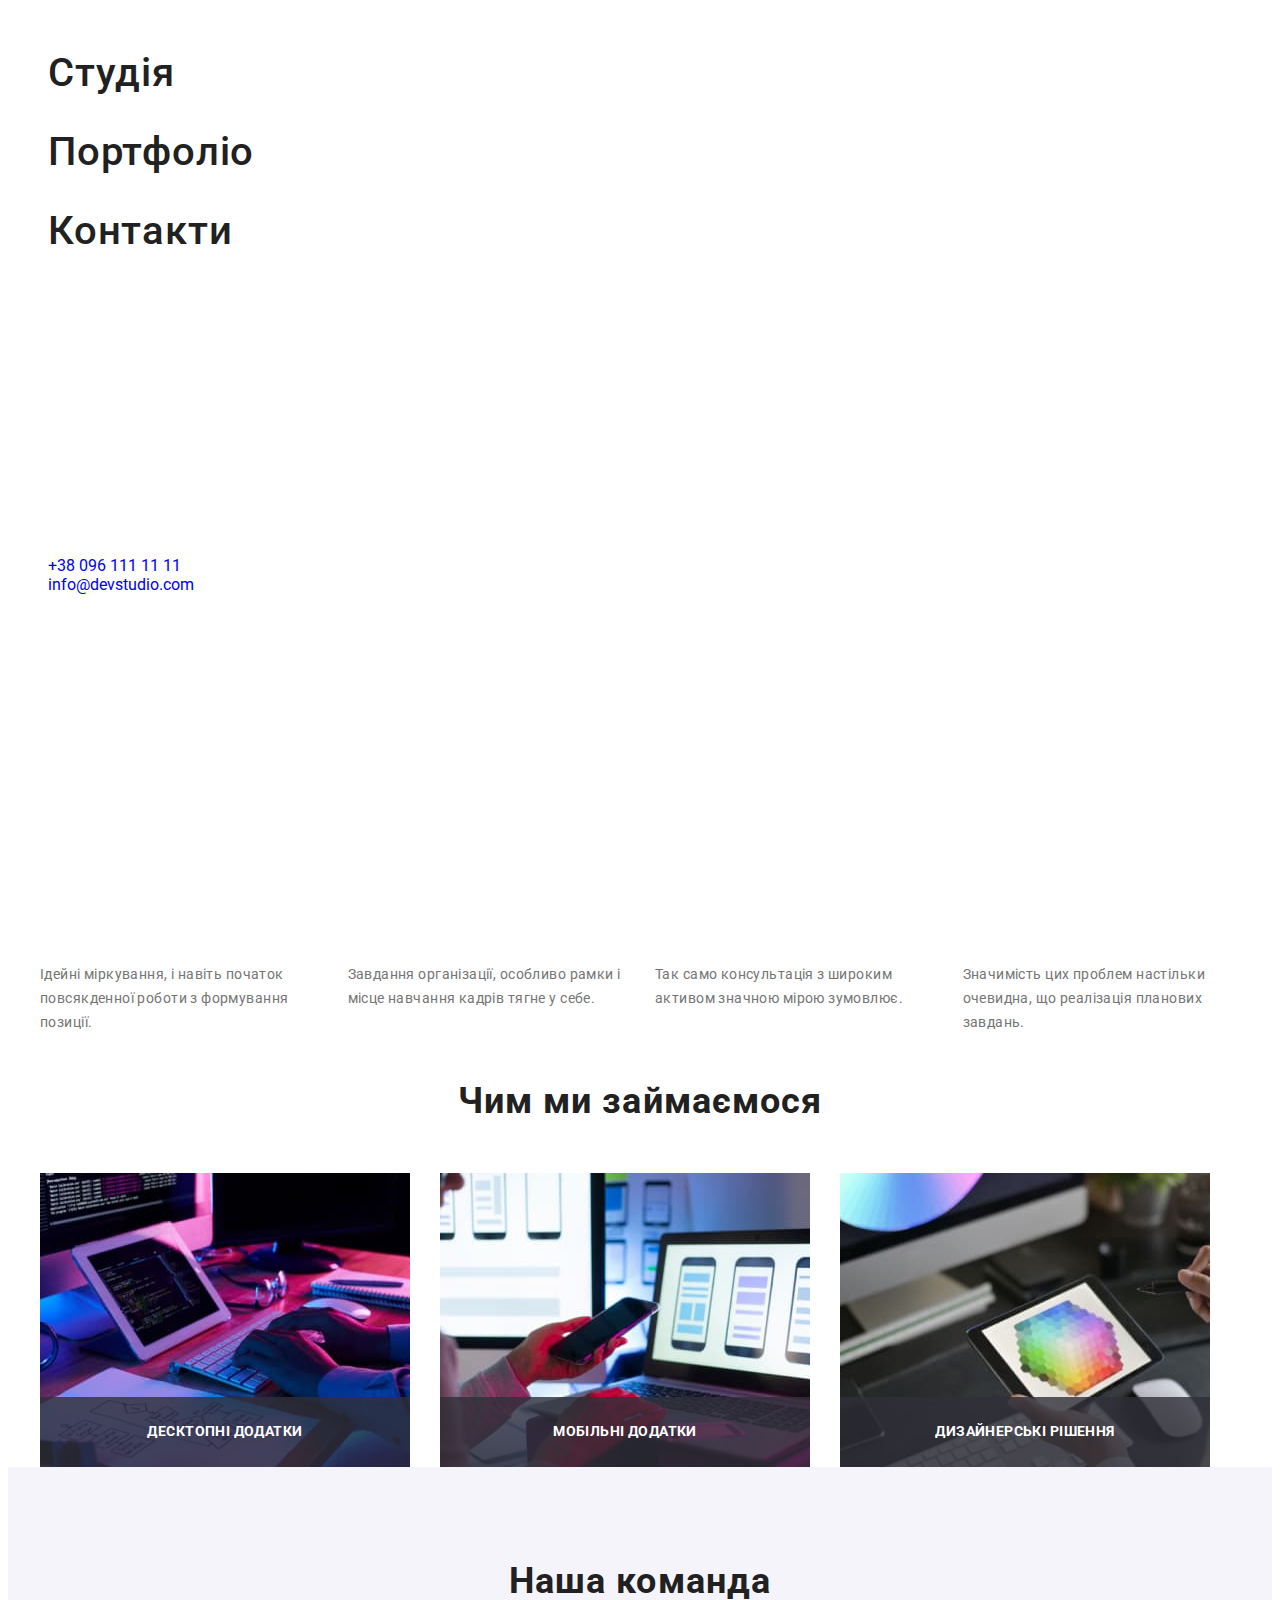
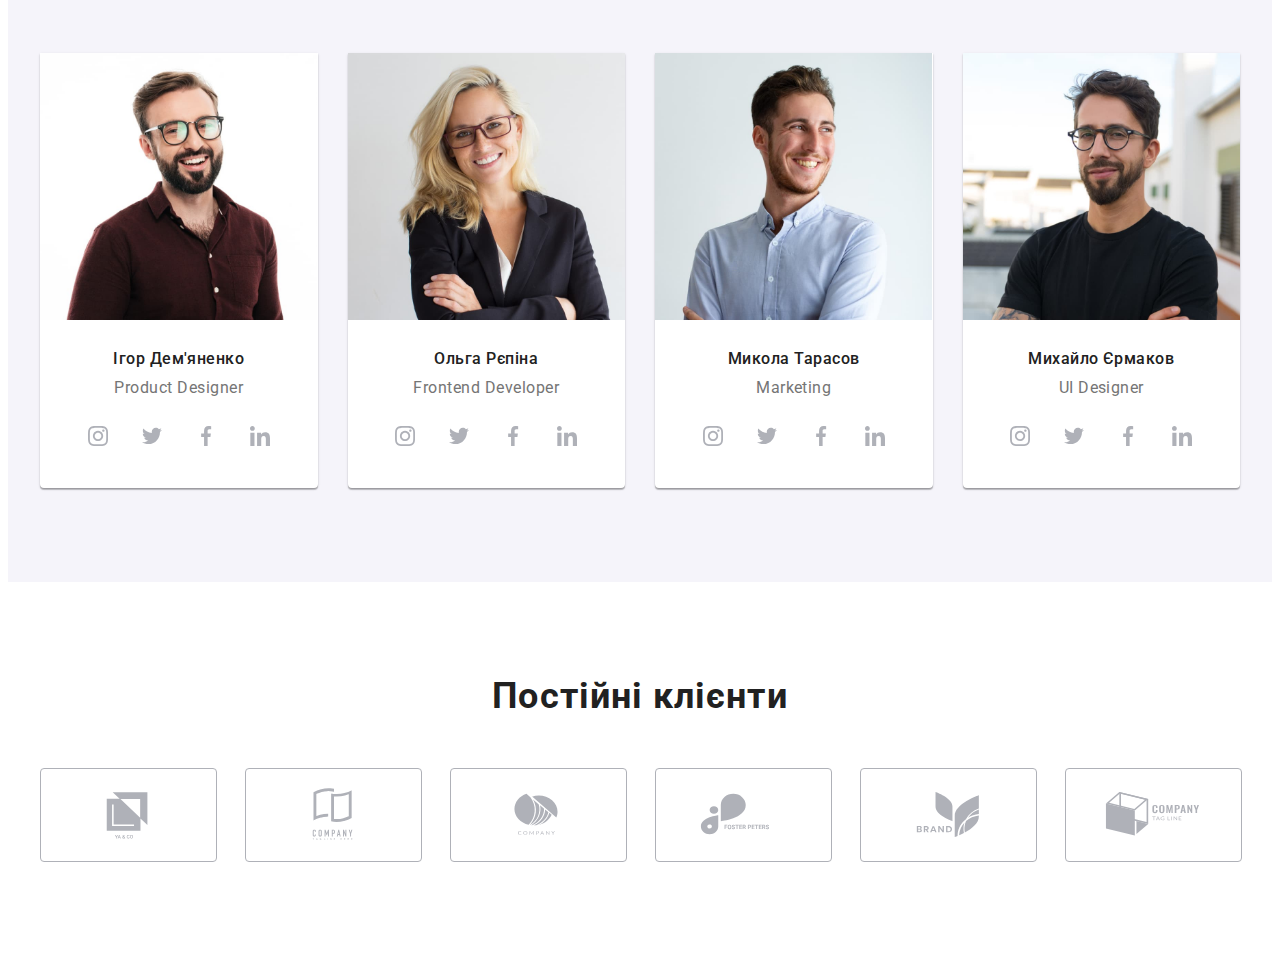
==== commit e7d43b22: "header-menu" ====
--- a/index.html
+++ b/index.html
@@ -23,7 +23,7 @@
   </head>
 
   <body>
-    <!-- <header class="header">
+    <header class="header">
       <div class="container header-container">
         <a class="logo" lang="en" href="./index.html">
           Web<span class="logo--part">Studio</span>
@@ -64,8 +64,53 @@
             >
           </li>
         </ul>
+
+        <button type="button" class="menu-open-btn">
+          <svg class="mobile-menu-icon" width="24" height="16">
+            <use href="./images/icons.svg#icon-mob-menu"></use>
+          </svg>
+        </button>
       </div>
-    </header> -->
+      <div class="mob-menu">
+        <div class="mobile-container">
+          <button type="button" class="menu-close-btn">
+            <svg class="mobile-close-icon" width="19" height="19">
+              <use href="./images/icons.svg#icon-mob-close-menu"></use>
+            </svg>
+          </button>
+          <ul class="mobile list">
+            <li class="mobile__item">
+              <a class="mobile__link link current" href="#">Студія</a>
+            </li>
+            <li class="mobile__item">
+              <a class="mobile__link link" href="./portfolio.html">Портфоліо</a>
+            </li>
+            <li class="mobile__item">
+              <a class="mobile__link link" href="#">Контакти</a>
+            </li>
+          </ul>
+
+          <ul class="list mob-contact-list">
+            <li>
+              <a
+                class="mob-contact-list__header-tel link"
+                href="tel:+380961111111"
+              >
+                +38 096 111 11 11</a
+              >
+            </li>
+            <li>
+              <a
+                class="mob-contact-list__header-mail link"
+                href="mailto:info@devstudio.com"
+              >
+                info@devstudio.com</a
+              >
+            </li>
+          </ul>
+        </div>
+      </div>
+    </header>
     <main>
       <section class="hero section">
         <div class="container">
@@ -116,34 +161,64 @@
           <h2 class="examples-title">Чим ми займаємося</h2>
           <ul class="list sample__list">
             <li class="sample__thumb">
-              <img
-                src="./images/code.jpg"
-                alt="чоловік пише код"
-                width="370"
-                height="294"
-              />
+              <picture>
+                <source
+                  srcset="
+                    ./images/examples/code.jpg    1x,
+                    ./images/examples/code-2x.jpg 2x
+                  "
+                  media="(min-width: 1200px)"
+                />
+
+                <img
+                  src="./images/examples/code.jpg"
+                  alt="чоловік пише код"
+                  width="370"
+                  height="294"
+                />
+              </picture>
 
               <div class="sample__img-thumb">Десктопні додатки</div>
             </li>
 
             <li class="sample__thumb">
-              <img
-                src="./images/design.jpg"
-                alt="жінка вибирає дизайн телефону"
-                width="370"
-                height="294"
-              />
+              <picture>
+                <source
+                  srcset="
+                    ./images/examples/design.jpg    1x,
+                    ./images/examples/design-2x.jpg 2x
+                  "
+                  media="(min-width: 1200px)"
+                />
+
+                <img
+                  src="./images/examples/design.jpg"
+                  alt="жінка вибирає дизайн телефону"
+                  width="370"
+                  height="294"
+                />
+              </picture>
 
               <div class="sample__img-thumb">Мобільні додатки</div>
             </li>
 
             <li class="sample__thumb">
-              <img
-                src="./images/color.jpg"
-                alt="дизайнер підбирає кольорову гаму"
-                width="370"
-                height="294"
-              />
+              <picture>
+                <source
+                  srcset="
+                    ./images/examples/color.jpg    1x,
+                    ./images/examples/color-2x.jpg 2x
+                  "
+                  media="(min-width: 1200px)"
+                />
+
+                <img
+                  src="./images/examples/color.jpg"
+                  alt="дизайнер підбирає кольорову гаму"
+                  width="370"
+                  height="294"
+                />
+              </picture>
 
               <div class="sample__img-thumb">Дизайнерські рішення</div>
             </li>
@@ -156,7 +231,31 @@
           <h2 class="team-title">Наша команда</h2>
           <ul class="team-list list">
             <li class="team-list-item">
-              <img src="./images/igor.jpg" alt="фото Ігор Дем'яненко" />
+              <picture>
+                <source
+                  srcset="
+                    ./images/team/igor.jpg    1x,
+                    ./images/team/igor-2x.jpg 2x
+                  "
+                  media="(min-width: 1200px)"
+                />
+                <source
+                  srcset="
+                    ./images/team/igor-tab-1x.jpg 1x,
+                    ./images/team/igor-tab-2x.jpg 2x
+                  "
+                  media="(min-width: 768px)"
+                />
+                <source
+                  srcset="
+                    ./images/team/igor-mob-1x.jpg 1x,
+                    ./images/team/igor-mob-2x.jpg 2x
+                  "
+                  media="(max-width: 767px)"
+                />
+                <img src="./images/team/igor.jpg" alt="фото Ігор Дем'яненко" />
+              </picture>
+
               <div class="img-sign">
                 <h3 class="team-list-name">Ігор Дем'яненко</h3>
                 <p class="team-list-position" lang="en">Product Designer</p>
@@ -194,7 +293,31 @@
               </div>
             </li>
             <li class="team-list-item">
-              <img src="./images/olga.jpg" alt="фото Ольга Рєпіна" />
+              <picture>
+                <source
+                  srcset="
+                    ./images/team/olga.jpg    1x,
+                    ./images/team/olga-2x.jpg 2x
+                  "
+                  media="(min-width: 1200px)"
+                />
+                <source
+                  srcset="
+                    ./images/team/olga-tab-1x.jpg 1x,
+                    ./images/team/olga-tab-2x.jpg 2x
+                  "
+                  media="(min-width: 768px)"
+                />
+                <source
+                  srcset="
+                    ./images/team/olga-mob-1x.jpg 1x,
+                    ./images/team/olga-mob-2x.jpg 2x
+                  "
+                  media="(max-width: 767px)"
+                />
+                <img src="./images/olga.jpg" alt="фото Ольга Рєпіна" />
+              </picture>
+
               <div class="img-sign">
                 <h3 class="team-list-name">Ольга Рєпіна</h3>
                 <p class="team-list-position" lang="en">Frontend Developer</p>
@@ -232,7 +355,31 @@
               </div>
             </li>
             <li class="team-list-item">
-              <img src="./images/nikola.jpg" alt="фото Микола Тарасов" />
+              <picture>
+                <source
+                  srcset="
+                    ./images/team/nicola.jpg    1x,
+                    ./images/team/nicola-2x.jpg 2x
+                  "
+                  media="(min-width: 1200px)"
+                />
+                <source
+                  srcset="
+                    ./images/team/nicola-tab-1x.jpg 1x,
+                    ./images/team/nicola-tab-2x.jpg 2x
+                  "
+                  media="(min-width: 768px)"
+                />
+                <source
+                  srcset="
+                    ./images/team/nicola-mob-1x.jpg 1x,
+                    ./images/team/nicola-mob-2x.jpg 2x
+                  "
+                  media="(max-width: 767px)"
+                />
+                <img src="./images/nicola.jpg" alt="фото Микола Тарасов" />
+              </picture>
+
               <div class="img-sign">
                 <h3 class="team-list-name">Микола Тарасов</h3>
                 <p class="team-list-position" lang="en">Marketing</p>
@@ -270,7 +417,31 @@
               </div>
             </li>
             <li class="team-list-item">
-              <img src="./images/misha.jpg" alt="фото Михайло Єрмаков" />
+              <picture>
+                <source
+                  srcset="
+                    ./images/team/misha.jpg    1x,
+                    ./images/team/misha-2x.jpg 2x
+                  "
+                  media="(min-width: 1200px)"
+                />
+                <source
+                  srcset="
+                    ./images/team/misha-tab-1x.jpg 1x,
+                    ./images/team/misha-tab-2x.jpg 2x
+                  "
+                  media="(min-width: 768px)"
+                />
+                <source
+                  srcset="
+                    ./images/team/misha-mob-1x.jpg 1x,
+                    ./images/team/misha-mob-2x.jpg 2x
+                  "
+                  media="(max-width: 767px)"
+                />
+                <img src="./images/misha.jpg" alt="фото Михайло Єрмаков" />
+              </picture>
+
               <div class="img-sign">
                 <h3 class="team-list-name">Михайло Єрмаков</h3>
                 <p class="team-list-position" lang="en">UI Designer</p>
--- a/css/main.min.css
+++ b/css/main.min.css
@@ -1 +1 @@
-:root{--animation: 250ms cubic-bezier(0.4, 0, 0.2, 1);--main-color: #212121;--link-color: #2196f3;--second-text-color: #757575;--logo-color: #000000;--second-color: #ffffff;--team-background-color: #ffffff;--background-color-second: #2f303a;--background-color-third: #f5f4fa;--footer-link-color: rgba(255, 255, 255, 0.6);--btn-background-color: #2196f3;--btn-second-color: #188ce8;--border-color-first: #ececec;--border-color-second: #eeeeee;--background-color-hero: #c4c4c4;--icon-color: #afb1b8}body{font-family:"Roboto",sans-serif;background-color:#fff;color:var(--main-color)}img{display:block;max-width:100%;height:auto}p,h1,h2,h3,h4,h5,h6{margin:0}ul{margin:0;padding-left:0}.list{list-style:none}.link{text-decoration:none}.visually-hidden{position:absolute;white-space:nowrap;width:1px;height:1px;overflow:hidden;border:0;padding:0;clip:rect(0 0 0 0);-webkit-clip-path:inset(50%);clip-path:inset(50%);margin:-1px}.container{width:100%;padding-left:15px;padding-right:15px;margin:0 auto}@media screen and (min-width: 480px){.container{width:480px}}@media screen and (min-width: 768px){.container{width:768px}}@media screen and (min-width: 1200px){.container{width:1200px}}.section{padding-top:60px;padding-bottom:60px}@media screen and (min-width: 1200px){.section{padding-top:94px;padding-bottom:94px}}.header{border-bottom:1px solid var(--border-color-first)}.header-container{display:flex;align-items:center}.navigation{display:flex;gap:50px;font-weight:500;font-size:14px;line-height:1.14;letter-spacing:.02em;color:var(--main-color)}.navigation__link{color:var(--main-color);padding-top:32px;padding-bottom:32px;display:block;min-width:48px;transition:color var(--animation)}.navigation__link:hover,.navigation__link:focus{color:var(--link-color)}.navigation__link.current{color:var(--link-color);position:relative;text-align:center}.navigation__link.current::after{position:absolute;bottom:-1px;display:block;content:"";width:100%;height:4px;border-radius:2px;background-color:var(--link-color)}.contact-list{display:flex;gap:50px;margin-left:auto}.contact-list__header-mail,.contact-list__header-tel{display:flex;align-items:center;padding-top:32px;padding-bottom:32px;font-weight:500;font-size:14px;line-height:1.14;letter-spacing:.02em;color:var(--second-text-color);transition:color var(--animation)}.contact-list__header-mail:hover,.contact-list__header-mail:focus,.contact-list__header-tel:hover,.contact-list__header-tel:focus{color:var(--link-color)}.contact-list__logo-mail,.contact-list__logo-tel{fill:currentColor;margin-right:10px}.logo{padding-top:24px;padding-bottom:25px;margin-right:93px;display:block;font-family:"Raleway";font-style:normal;font-weight:700;font-size:26px;line-height:1.19;letter-spacing:.03em;color:var(--link-color);text-decoration:none}.logo--part{color:var(--logo-color)}.hero{background-color:var(--background-color-hero);text-align:center;padding-top:118px;padding-bottom:118px;margin-left:auto;margin-right:auto;max-width:1600px;background-image:linear-gradient(to right, rgba(47, 48, 58, 0.4), rgba(47, 48, 58, 0.4)),url(../images/hero-bg-mobile.jpg);background-repeat:no-repeat;background-position:center;background-size:cover}@media screen and (min-width: 768px){.hero{background-image:linear-gradient(to right, rgba(47, 48, 58, 0.4), rgba(47, 48, 58, 0.4)),url(../images/hero-bg-tablet.jpg)}}@media screen and (min-width: 1200px){.hero{padding-top:200px;padding-bottom:200px;background-image:linear-gradient(to right, rgba(47, 48, 58, 0.4), rgba(47, 48, 58, 0.4)),url(../images/hero-img.jpg);background-repeat:no-repeat;background-position:center;background-size:cover}}.hero .hero__title{margin:0 auto;margin-bottom:30px;max-width:360px;font-weight:900;font-size:20px;line-height:1.62;letter-spacing:.06em;text-transform:uppercase;color:var(--second-color)}@media screen and (min-width: 480px){.hero .hero__title{font-size:26px}}@media screen and (min-width: 1200px){.hero .hero__title{font-size:44px;line-height:1.36;max-width:696px}}.hero .hero__btn{padding:10px 24px;min-width:200px;font-family:inherit;background-color:var(--btn-background-color);box-shadow:0px 4px 4px rgba(0,0,0,.15);border-radius:4px;font-weight:700;font-size:16px;line-height:1.88;text-align:center;letter-spacing:.06em;border-color:rgba(0,0,0,0);color:var(--second-color);cursor:pointer;transition:background-color var(--animation)}.hero .hero__btn:hover,.hero .hero__btn:focus{background-color:var(--btn-second-color)}@media screen and (min-width: 1200px){.hero .hero__btn{padding:10px 32px}}@media screen and (min-width: 1200px){.advantage{padding-bottom:47px}}.advantage-list{display:flex;flex-wrap:wrap;gap:30px}.advantage-list__item{width:100%;display:block}@media screen and (min-width: 768px){.advantage-list__item{width:calc((100% - 30px)/2)}}@media screen and (min-width: 1200px){.advantage-list__item{width:calc((100% - 90px)/4)}}.advantage-list__item::before{content:"";height:120px;background-color:var(--background-color-third);border-radius:4px;display:block;margin-bottom:30px;background-size:70px 70px;background-position:center;background-repeat:no-repeat}.advantage-list__item.details::before{background-image:url(../images/svg/antenna.svg)}.advantage-list__item.punc::before{background-image:url(../images/svg/clock.svg)}.advantage-list__item.plan::before{background-image:url(../images/svg/diagram.svg)}.advantage-list__item.tech::before{background-image:url(../images/svg/astronaut.svg)}.advantage-list__title{margin-bottom:10px;font-weight:700;font-size:14px;line-height:1.14;letter-spacing:.03em;text-transform:uppercase;text-align:center}@media screen and (min-width: 768px){.advantage-list__title{text-align:left}}.advantage-list__text{font-size:14px;line-height:1.71;letter-spacing:.03em;color:var(--second-text-color)}.examples{padding-top:47px;display:none}@media screen and (min-width: 1200px){.examples{display:contents}}.examples-title{margin-bottom:50px;font-size:36px;line-height:1.16;text-align:center;letter-spacing:.03em}.sample__list{display:flex;gap:30px}.sample__thumb{position:relative}.sample__img-thumb{display:flex;position:absolute;width:100%;height:70px;bottom:0;background-color:rgba(47,48,58,.8);font-weight:700;font-size:14px;line-height:1.14;align-items:center;justify-content:center;letter-spacing:.03em;text-transform:uppercase;color:var(--second-color)}.team-title{text-align:center;letter-spacing:.03em;font-size:28px;line-height:1.18;margin-bottom:30px}@media screen and (min-width: 1200px){.team-title{font-size:36px;line-height:1.16;margin-bottom:50px}}.team{background-color:var(--background-color-third);text-align:center}.team-list{display:flex;flex-wrap:wrap;text-align:center;gap:30px}.img-sign{padding:30px 0 24px 0}@media screen and (min-width: 1200px){.img-sign{padding:30px 0}}.team-list-item{background-color:var(--team-background-color);box-shadow:0px 1px 3px rgba(0,0,0,.12),0px 1px 1px rgba(0,0,0,.14),0px 2px 1px rgba(0,0,0,.2);border-radius:0px 0px 4px 4px}@media screen and (min-width: 768px){.team-list-item{width:calc((100% - 30px)/2)}}@media screen and (min-width: 1200px){.team-list-item{width:calc((100% - 90px)/4)}}.team-list-name{font-weight:500;font-size:16px;line-height:1.18;letter-spacing:.03em;margin-bottom:10px}.team-list-position{font-size:16px;line-height:1.18;letter-spacing:.03em;color:var(--second-text-color)}.media-list-item{width:44px;height:44px;background-color:var(--team-background-color)}.media-list{display:flex;gap:10px;margin-top:16px;justify-content:center}.media-link{width:100%;height:100%;cursor:pointer;display:flex;align-items:center;justify-content:center;fill:var(--icon-color);border-radius:50%;transition:background-color var(--animation),fill var(--animation)}.media-link:focus,.media-link:hover{background-color:var(--btn-background-color);fill:var(--second-color)}.clients-title{margin-bottom:30px;font-size:28px;line-height:1.16;text-align:center;letter-spacing:.03em;color:var(--main-color)}@media screen and (min-width: 1200px){.clients-title{margin-bottom:50px;font-size:36px}}.clients-list{display:flex;flex-wrap:wrap;gap:30px}.clients-list-item{width:calc((100% - 30px)/2)}@media screen and (min-width: 768px){.clients-list-item{width:calc((100% - 60px)/3)}}@media screen and (min-width: 1200px){.clients-list-item{width:calc((100% - 150px)/6)}}.clients-link{width:100%;height:92px;display:flex;align-items:center;justify-content:center;color:var(--icon-color);border:1px solid var(--icon-color);border-radius:4px;transition:border-color var(--animation),color var(--animation)}.clients-link:hover,.clients-link:focus{color:var(--link-color);border-color:var(--link-color)}.clients-icon{fill:currentColor}.footer{background-color:var(--background-color-second);padding-top:60px;padding-bottom:60px}.footer-container{display:flex;align-items:baseline}.logo-footer{padding:0}.logo-part-footer{color:var(--second-color)}.adress{margin-top:20px;font-style:normal}.adress-list-item{margin-top:9px;display:block}.adress-list-item:first-child{margin-top:0}.adress-location{font-size:14px;line-height:1.71;letter-spacing:.03em;color:var(--second-color);transition:color var(--animation)}.adress-location:hover{color:var(--link-color)}.adress-location:focus{color:var(--link-color)}.adress-tel,.adress-mail{font-size:14px;line-height:1.71;letter-spacing:.03em;color:var(--footer-link-color);transition:color var(--animation)}.adress-tel:hover,.adress-mail:hover{color:var(--link-color)}.adress-tel:focus,.adress-mail:focus{color:var(--link-color)}.footer-media{margin-left:70px;margin-right:93px}.media-text{margin-bottom:20px;font-weight:700;font-size:14px;line-height:1.16;letter-spacing:.03em;text-transform:uppercase;color:var(--second-color)}.footer-list{margin:0;display:flex;gap:10px}.footer-list-item{width:44px;height:44px;background-color:rgba(255,255,255,.1);border-radius:50%}.footer-link{border-radius:50%;width:100%;height:100%;cursor:pointer;display:flex;align-items:center;justify-content:center;fill:var(--second-color);transition:background-color var(--animation)}.footer-link:hover{fill:var(--second-color);background-color:var(--btn-background-color)}.footer-link:focus{fill:var(--second-color);background-color:var(--btn-background-color)}.footer-form{width:100%}.footer-form-title{margin-bottom:20px;font-weight:700;font-size:14px;line-height:1.14;letter-spacing:.03em;text-transform:uppercase;color:var(--second-color)}.footer-form-email{padding-left:15px;width:358px;height:50px;border:1px solid rgba(255,255,255,.3);filter:drop-shadow(0px 4px 4px rgba(0, 0, 0, 0.15));border-radius:4px;background-color:var(--background-color-second);color:var(--second-color);transition:border-color var(--animation)}.footer-form-email:focus{border-color:var(--btn-background-color);outline:rgba(0,0,0,0)}.footer-form-email::-moz-placeholder{font-size:16px;line-height:1.25;letter-spacing:.03em;color:var(--footer-link-color)}.footer-form-email:-ms-input-placeholder{font-size:16px;line-height:1.25;letter-spacing:.03em;color:var(--footer-link-color)}.footer-form-email::placeholder{font-size:16px;line-height:1.25;letter-spacing:.03em;color:var(--footer-link-color)}.footer-form-button{display:flex;align-items:center;justify-content:center;margin-left:10px;width:200px;height:50px;background:var(--btn-background-color);box-shadow:0px 4px 4px rgba(0,0,0,.15);border-radius:4px;border-color:rgba(0,0,0,0);font-weight:700;font-size:16px;line-height:1.88;letter-spacing:.06em;cursor:pointer;color:var(--second-color);fill:var(--second-color);transition:background-color var(--animation)}.footer-form-button:hover{background-color:var(--btn-second-color)}.footter-form-icon{margin-left:10px}.footer-sign{display:flex;align-items:center}.portfolio-list{display:flex;justify-content:center;gap:8px;margin-bottom:50px}.portfolio-list-btn{padding:6px 22px;font-family:inherit;cursor:pointer;font-weight:500;font-size:16px;line-height:1.62;border-color:rgba(0,0,0,0);border-radius:4px;text-align:center;letter-spacing:.03em;background-color:var(--background-color-third);transition:color var(--animation),background-color var(--animation),box-shadow var(--animation)}.portfolio-list-btn:hover,.portfolio-list-btn:focus{color:var(--second-color);background-color:var(--btn-background-color);box-shadow:0px 3px 1px rgba(0,0,0,.1),0px 1px 2px rgba(0,0,0,.08),0px 2px 2px rgba(0,0,0,.12)}.portfolio-examples-list{display:flex;flex-wrap:wrap;margin:-15px}.portfolio-examples-item{margin:15px;width:370px}.portfolio-link{width:100%;height:100%;display:block;color:var(--main-color);background-color:var(--background-color-third);transition:box-shadow var(--animation),transform var(--animation)}.portfolio-link:focus{box-shadow:0px 1px 1px rgba(0,0,0,.12),0px 4px 4px rgba(0,0,0,.06),1px 4px 6px rgba(0,0,0,.16)}.portfolio-link:hover{box-shadow:0px 1px 1px rgba(0,0,0,.12),0px 4px 4px rgba(0,0,0,.06),1px 4px 6px rgba(0,0,0,.16)}.portfolio-img-thumb{position:relative;overflow:hidden}.portfolio-img-text{position:absolute;left:0;top:0;transform:translateY(100%);transition:transform var(--animation);overflow:auto;padding:63px 24px 0px 24px;height:100%;font-size:18px;line-height:1.56;letter-spacing:.03em;color:var(--second-color);background:rgba(33,150,243,.9);box-shadow:0px 4px 4px rgba(0,0,0,.25)}.portfolio-link:hover .portfolio-img-text{transform:translateY(0)}.portfolio-link:focus .portfolio-img-text{transform:translateY(0)}.portfolio-examples-name{margin-bottom:4px;font-size:18px;line-height:2;letter-spacing:.06em}.portfolio-examples-type{font-size:16px;line-height:1.88;letter-spacing:.03em;color:var(--second-text-color)}.portfolio-img-sign{padding:20px 24px;background-color:var(--team-background-color);border-left:1px solid var(--border-color-second);border-right:1px solid var(--border-color-second);border-bottom:1px solid var(--border-color-second)}.backdrop{width:100%;height:100%;position:fixed;top:0;background-color:rgba(0,0,0,.2);transition:opacity var(--animation),visibility var(--animation)}.modal{padding:40px;width:528px;min-height:581px;background-color:var(--team-background-color);box-shadow:0px 1px 3px rgba(0,0,0,.12),0px 1px 1px rgba(0,0,0,.14),0px 2px 1px rgba(0,0,0,.2);border-radius:4px;position:absolute;top:50%;left:50%;transform:translate(-50%, -50%) scaleY(1);transition:transform var(--animation)}.backdrop.is-hidden .modal{transform:translate(-50%, -50%) scaleY(0)}.modal-btn{width:30px;height:30px;border-radius:50%;border:1px solid rgba(0,0,0,.1);background-color:var(--team-background-color);position:absolute;right:8px;top:8px;display:flex;align-items:center;justify-content:center;padding:0;cursor:pointer}.backdrop-icon{transition:fill var(--animation)}.modal-btn:hover>.backdrop-icon{fill:var(--btn-background-color)}.modal-btn:focus>.backdrop-icon{fill:var(--btn-background-color)}.is-hidden{visibility:hidden;opacity:0;pointer-events:none}.modal-title{margin-bottom:12px;font-weight:700;font-size:20px;line-height:1.15;letter-spacing:.03em;color:var(--main-color);text-align:center}.modal-field{margin-bottom:10px}.modal-field-comment{margin-bottom:20px}.modal-form-item{padding-left:42px;width:100%;height:40px;border:1px solid rgba(33,33,33,.2);border-radius:4px;outline:rgba(0,0,0,0);transition:border var(--animation)}.modal-form-item:focus{border:1px solid var(--link-color);border-radius:4px}.modal-field label{font-size:12px;line-height:1.16;letter-spacing:.01em;color:var(--second-text-color)}.modal-wrap{margin-top:4px;position:relative}.modal-name-icon,.modal-tel-icon,.modal-email-icon{position:absolute;left:0px;top:50%;transform:translateY(-50%);left:12px;transition:fill var(--animation)}.modal-form-item:focus+.modal-name-icon,.modal-form-item:focus+.modal-tel-icon,.modal-form-item:focus+.modal-email-icon{fill:var(--btn-background-color)}.modal-textarea{padding:12px 16px;margin-top:4px;resize:none;height:120px}.modal-textarea::-moz-placeholder{font-size:12px;line-height:1.16;letter-spacing:.01em;color:rgba(117,117,117,.5)}.modal-textarea:-ms-input-placeholder{font-size:12px;line-height:1.16;letter-spacing:.01em;color:rgba(117,117,117,.5)}.modal-textarea::placeholder{font-size:12px;line-height:1.16;letter-spacing:.01em;color:rgba(117,117,117,.5)}.modal-submit-field{margin-bottom:30px;font-size:14px;line-height:1.71;letter-spacing:.03em;color:var(--second-text-color);text-align:center}.modal-submit-label{position:relative}.modal-icon,.modal-icon-focus{position:absolute;left:-20px;top:50%;transform:translateY(-50%)}.modal-icon-focus{fill:rgba(0,0,0,0);border-radius:2px}.modal-submit:checked+.modal-submit-label>.modal-icon{fill:rgba(0,0,0,0)}.modal-submit:focus+.modal-submit-label>.modal-icon{fill:var(--link-color)}.modal-submit:checked+.modal-submit-label .modal-icon-focus{fill:var(--second-color);background-color:var(--btn-background-color)}.modal-form-link{-webkit-text-decoration-line:underline;text-decoration-line:underline;color:var(--link-color)}.modal-form-btn{padding:10px 52px;margin:0 auto;display:block;background-color:var(--btn-background-color);box-shadow:0px 4px 4px rgba(0,0,0,.15);border-radius:4px;cursor:pointer;border-color:rgba(0,0,0,0);font-weight:700;font-size:16px;line-height:1.88;letter-spacing:.06em;color:var(--second-color);transition:background-color var(--animation)}.modal-form-btn:hover{background-color:var(--btn-second-color)}/*# sourceMappingURL=main.min.css.map */+:root{--animation: 250ms cubic-bezier(0.4, 0, 0.2, 1);--main-color: #212121;--link-color: #2196f3;--second-text-color: #757575;--logo-color: #000000;--second-color: #ffffff;--team-background-color: #ffffff;--background-color-second: #2f303a;--background-color-third: #f5f4fa;--footer-link-color: rgba(255, 255, 255, 0.6);--btn-background-color: #2196f3;--btn-second-color: #188ce8;--border-color-first: #ececec;--border-color-second: #eeeeee;--background-color-hero: #c4c4c4;--icon-color: #afb1b8}body{font-family:"Roboto",sans-serif;background-color:#fff;color:var(--main-color)}img{display:block;max-width:100%;height:auto}p,h1,h2,h3,h4,h5,h6{margin:0}ul{margin:0;padding-left:0}.list{list-style:none}.link{text-decoration:none}.visually-hidden{position:absolute;white-space:nowrap;width:1px;height:1px;overflow:hidden;border:0;padding:0;clip:rect(0 0 0 0);-webkit-clip-path:inset(50%);clip-path:inset(50%);margin:-1px}.container{width:100%;padding-left:15px;padding-right:15px;margin:0 auto}@media screen and (min-width: 480px){.container{width:480px}}@media screen and (min-width: 768px){.container{width:768px}}@media screen and (min-width: 1200px){.container{width:1200px}}.section{padding-top:60px;padding-bottom:60px}@media screen and (min-width: 1200px){.section{padding-top:94px;padding-bottom:94px}}.header{border-bottom:1px solid var(--border-color-first)}.header-container{display:flex;align-items:center}.navigation{display:none;gap:50px;font-weight:500;font-size:14px;line-height:1.14;letter-spacing:.02em;color:var(--main-color)}.navigation__link{color:var(--main-color);padding-top:32px;padding-bottom:32px;display:block;min-width:48px;transition:color var(--animation)}.navigation__link:hover,.navigation__link:focus{color:var(--link-color)}.navigation__link.current{color:var(--link-color);position:relative;text-align:center}.navigation__link.current::after{position:absolute;bottom:-1px;display:block;content:"";width:100%;height:4px;border-radius:2px;background-color:var(--link-color)}.contact-list{display:none;gap:50px;margin-left:auto}.contact-list__header-mail,.contact-list__header-tel{display:flex;align-items:center;padding-top:32px;padding-bottom:32px;font-weight:500;font-size:14px;line-height:1.14;letter-spacing:.02em;color:var(--second-text-color);transition:color var(--animation)}.contact-list__header-mail:hover,.contact-list__header-mail:focus,.contact-list__header-tel:hover,.contact-list__header-tel:focus{color:var(--link-color)}.contact-list__logo-mail,.contact-list__logo-tel{fill:currentColor;margin-right:10px}.menu-open-btn{margin-left:auto;width:40px;height:40px;background-color:rgba(0,0,0,0);border:none;cursor:pointer}.menu-close-btn{display:block;margin-left:auto;width:40px;height:40px;background-color:rgba(0,0,0,0);border:none;cursor:pointer}.mobile-container{width:100%;padding-left:40px;padding-right:40px}.mob-menu{padding-top:10px;padding-bottom:48px;position:fixed;top:0;background-color:var(--team-background-color);width:100vw;height:100vh;z-index:1}.mobile{margin-bottom:302px}.mobile__item:not(:last-child){margin-bottom:32px}.mobile__link{font-weight:500;font-size:40px;line-height:1.17;letter-spacing:.02em;color:var(--main-color)}.logo{padding-top:24px;padding-bottom:25px;margin-right:93px;display:block;font-family:"Raleway";font-style:normal;font-weight:700;font-size:26px;line-height:1.19;letter-spacing:.03em;color:var(--link-color);text-decoration:none}.logo--part{color:var(--logo-color)}.hero{background-color:var(--background-color-hero);text-align:center;padding-top:118px;padding-bottom:118px;margin-left:auto;margin-right:auto;max-width:1600px;background-image:linear-gradient(to right, rgba(47, 48, 58, 0.4), rgba(47, 48, 58, 0.4)),url(../images/hero-bg-mobile.jpg);background-repeat:no-repeat;background-position:center;background-size:cover}@media(min-device-pixel-ratio: 2),(-webkit-min-device-pixel-ratio: 2),(min-resolution: 192dpi),(min-resolution: 2dppx){.hero{background-image:linear-gradient(to right, rgba(47, 48, 58, 0.4), rgba(47, 48, 58, 0.4)),url(../images/hero-bg-mobile-2x.jpg)}}@media screen and (min-width: 768px){.hero{background-image:linear-gradient(to right, rgba(47, 48, 58, 0.4), rgba(47, 48, 58, 0.4)),url(../images/hero-bg-tablet.jpg)}}@media screen and (min-width: 768px)and (min-device-pixel-ratio: 2),screen and (min-width: 768px)and (-webkit-min-device-pixel-ratio: 2),screen and (min-width: 768px)and (min-resolution: 192dpi),screen and (min-width: 768px)and (min-resolution: 2dppx){.hero{background-image:linear-gradient(to right, rgba(47, 48, 58, 0.4), rgba(47, 48, 58, 0.4)),url(../images/hero-bg-tablet-2x.jpg)}}@media screen and (min-width: 1200px){.hero{padding-top:200px;padding-bottom:200px;background-image:linear-gradient(to right, rgba(47, 48, 58, 0.4), rgba(47, 48, 58, 0.4)),url(../images/hero-img.jpg);background-repeat:no-repeat;background-position:center;background-size:cover}}@media screen and (min-width: 1200px)and (min-device-pixel-ratio: 2),screen and (min-width: 1200px)and (-webkit-min-device-pixel-ratio: 2),screen and (min-width: 1200px)and (min-resolution: 192dpi),screen and (min-width: 1200px)and (min-resolution: 2dppx){.hero{background-image:linear-gradient(to right, rgba(47, 48, 58, 0.4), rgba(47, 48, 58, 0.4)),url(../images/hero-bg-2x.jpg)}}.hero__title{margin:0 auto;margin-bottom:30px;max-width:360px;font-weight:900;font-size:20px;line-height:1.62;letter-spacing:.06em;text-transform:uppercase;color:var(--second-color)}@media screen and (min-width: 480px){.hero__title{font-size:26px}}@media screen and (min-width: 1200px){.hero__title{font-size:44px;line-height:1.36;max-width:696px}}.hero__btn{padding:10px 24px;min-width:200px;font-family:inherit;background-color:var(--btn-background-color);box-shadow:0px 4px 4px rgba(0,0,0,.15);border-radius:4px;font-weight:700;font-size:16px;line-height:1.88;text-align:center;letter-spacing:.06em;border-color:rgba(0,0,0,0);color:var(--second-color);cursor:pointer;transition:background-color var(--animation)}.hero__btn:hover,.hero__btn:focus{background-color:var(--btn-second-color)}@media screen and (min-width: 1200px){.hero__btn{padding:10px 32px}}@media screen and (min-width: 1200px){.advantage{padding-bottom:47px}}.advantage-list{display:flex;flex-wrap:wrap;gap:30px}.advantage-list__item{width:100%;display:block}@media screen and (min-width: 768px){.advantage-list__item{width:calc((100% - 30px)/2)}}@media screen and (min-width: 1200px){.advantage-list__item{width:calc((100% - 90px)/4)}}.advantage-list__item::before{content:"";height:120px;background-color:var(--background-color-third);border-radius:4px;display:block;margin-bottom:30px;background-size:70px 70px;background-position:center;background-repeat:no-repeat}.advantage-list__item.details::before{background-image:url(../images/svg/antenna.svg)}.advantage-list__item.punc::before{background-image:url(../images/svg/clock.svg)}.advantage-list__item.plan::before{background-image:url(../images/svg/diagram.svg)}.advantage-list__item.tech::before{background-image:url(../images/svg/astronaut.svg)}.advantage-list__title{margin-bottom:10px;font-weight:700;font-size:14px;line-height:1.14;letter-spacing:.03em;text-transform:uppercase;text-align:center}@media screen and (min-width: 768px){.advantage-list__title{text-align:left}}.advantage-list__text{font-size:14px;line-height:1.71;letter-spacing:.03em;color:var(--second-text-color)}.examples{padding-top:47px;display:none}@media screen and (min-width: 1200px){.examples{display:contents}}.examples-title{margin-bottom:50px;font-size:36px;line-height:1.16;text-align:center;letter-spacing:.03em}.sample__list{display:flex;gap:30px}.sample__thumb{position:relative}.sample__img-thumb{display:flex;position:absolute;width:100%;height:70px;bottom:0;background-color:rgba(47,48,58,.8);font-weight:700;font-size:14px;line-height:1.14;align-items:center;justify-content:center;letter-spacing:.03em;text-transform:uppercase;color:var(--second-color)}.team-title{text-align:center;letter-spacing:.03em;font-size:28px;line-height:1.18;margin-bottom:30px}@media screen and (min-width: 1200px){.team-title{font-size:36px;line-height:1.16;margin-bottom:50px}}.team{background-color:var(--background-color-third);text-align:center}.team-list{display:flex;flex-wrap:wrap;text-align:center;gap:30px}.img-sign{padding:30px 0 24px 0}@media screen and (min-width: 1200px){.img-sign{padding:30px 0}}.team-list-item{background-color:var(--team-background-color);box-shadow:0px 1px 3px rgba(0,0,0,.12),0px 1px 1px rgba(0,0,0,.14),0px 2px 1px rgba(0,0,0,.2);border-radius:0px 0px 4px 4px}@media screen and (min-width: 768px){.team-list-item{width:calc((100% - 30px)/2)}}@media screen and (min-width: 1200px){.team-list-item{width:calc((100% - 90px)/4)}}.team-list-name{font-weight:500;font-size:16px;line-height:1.18;letter-spacing:.03em;margin-bottom:10px}.team-list-position{font-size:16px;line-height:1.18;letter-spacing:.03em;color:var(--second-text-color)}.media-list-item{width:44px;height:44px;background-color:var(--team-background-color)}.media-list{display:flex;gap:10px;margin-top:16px;justify-content:center}.media-link{width:100%;height:100%;cursor:pointer;display:flex;align-items:center;justify-content:center;fill:var(--icon-color);border-radius:50%;transition:background-color var(--animation),fill var(--animation)}.media-link:focus,.media-link:hover{background-color:var(--btn-background-color);fill:var(--second-color)}.clients-title{margin-bottom:30px;font-size:28px;line-height:1.16;text-align:center;letter-spacing:.03em;color:var(--main-color)}@media screen and (min-width: 1200px){.clients-title{margin-bottom:50px;font-size:36px}}.clients-list{display:flex;flex-wrap:wrap;gap:30px}.clients-list-item{width:calc((100% - 30px)/2)}@media screen and (min-width: 768px){.clients-list-item{width:calc((100% - 60px)/3)}}@media screen and (min-width: 1200px){.clients-list-item{width:calc((100% - 150px)/6)}}.clients-link{width:100%;height:92px;display:flex;align-items:center;justify-content:center;color:var(--icon-color);border:1px solid var(--icon-color);border-radius:4px;transition:border-color var(--animation),color var(--animation)}.clients-link:hover,.clients-link:focus{color:var(--link-color);border-color:var(--link-color)}.clients-icon{fill:currentColor}.footer{background-color:var(--background-color-second);padding-top:60px;padding-bottom:60px}.footer-container{display:flex;align-items:baseline}.logo-footer{padding:0}.logo-part-footer{color:var(--second-color)}.adress{margin-top:20px;font-style:normal}.adress-list-item{margin-top:9px;display:block}.adress-list-item:first-child{margin-top:0}.adress-location{font-size:14px;line-height:1.71;letter-spacing:.03em;color:var(--second-color);transition:color var(--animation)}.adress-location:hover{color:var(--link-color)}.adress-location:focus{color:var(--link-color)}.adress-tel,.adress-mail{font-size:14px;line-height:1.71;letter-spacing:.03em;color:var(--footer-link-color);transition:color var(--animation)}.adress-tel:hover,.adress-mail:hover{color:var(--link-color)}.adress-tel:focus,.adress-mail:focus{color:var(--link-color)}.footer-media{margin-left:70px;margin-right:93px}.media-text{margin-bottom:20px;font-weight:700;font-size:14px;line-height:1.16;letter-spacing:.03em;text-transform:uppercase;color:var(--second-color)}.footer-list{margin:0;display:flex;gap:10px}.footer-list-item{width:44px;height:44px;background-color:rgba(255,255,255,.1);border-radius:50%}.footer-link{border-radius:50%;width:100%;height:100%;cursor:pointer;display:flex;align-items:center;justify-content:center;fill:var(--second-color);transition:background-color var(--animation)}.footer-link:hover{fill:var(--second-color);background-color:var(--btn-background-color)}.footer-link:focus{fill:var(--second-color);background-color:var(--btn-background-color)}.footer-form{width:100%}.footer-form-title{margin-bottom:20px;font-weight:700;font-size:14px;line-height:1.14;letter-spacing:.03em;text-transform:uppercase;color:var(--second-color)}.footer-form-email{padding-left:15px;width:358px;height:50px;border:1px solid rgba(255,255,255,.3);filter:drop-shadow(0px 4px 4px rgba(0, 0, 0, 0.15));border-radius:4px;background-color:var(--background-color-second);color:var(--second-color);transition:border-color var(--animation)}.footer-form-email:focus{border-color:var(--btn-background-color);outline:rgba(0,0,0,0)}.footer-form-email::-moz-placeholder{font-size:16px;line-height:1.25;letter-spacing:.03em;color:var(--footer-link-color)}.footer-form-email:-ms-input-placeholder{font-size:16px;line-height:1.25;letter-spacing:.03em;color:var(--footer-link-color)}.footer-form-email::placeholder{font-size:16px;line-height:1.25;letter-spacing:.03em;color:var(--footer-link-color)}.footer-form-button{display:flex;align-items:center;justify-content:center;margin-left:10px;width:200px;height:50px;background:var(--btn-background-color);box-shadow:0px 4px 4px rgba(0,0,0,.15);border-radius:4px;border-color:rgba(0,0,0,0);font-weight:700;font-size:16px;line-height:1.88;letter-spacing:.06em;cursor:pointer;color:var(--second-color);fill:var(--second-color);transition:background-color var(--animation)}.footer-form-button:hover{background-color:var(--btn-second-color)}.footter-form-icon{margin-left:10px}.footer-sign{display:flex;align-items:center}.portfolio-list{display:flex;justify-content:center;gap:8px;margin-bottom:50px}.portfolio-list-btn{padding:6px 22px;font-family:inherit;cursor:pointer;font-weight:500;font-size:16px;line-height:1.62;border-color:rgba(0,0,0,0);border-radius:4px;text-align:center;letter-spacing:.03em;background-color:var(--background-color-third);transition:color var(--animation),background-color var(--animation),box-shadow var(--animation)}.portfolio-list-btn:hover,.portfolio-list-btn:focus{color:var(--second-color);background-color:var(--btn-background-color);box-shadow:0px 3px 1px rgba(0,0,0,.1),0px 1px 2px rgba(0,0,0,.08),0px 2px 2px rgba(0,0,0,.12)}.portfolio-examples-list{display:flex;flex-wrap:wrap;margin:-15px}.portfolio-examples-item{margin:15px;width:370px}.portfolio-link{width:100%;height:100%;display:block;color:var(--main-color);background-color:var(--background-color-third);transition:box-shadow var(--animation),transform var(--animation)}.portfolio-link:focus{box-shadow:0px 1px 1px rgba(0,0,0,.12),0px 4px 4px rgba(0,0,0,.06),1px 4px 6px rgba(0,0,0,.16)}.portfolio-link:hover{box-shadow:0px 1px 1px rgba(0,0,0,.12),0px 4px 4px rgba(0,0,0,.06),1px 4px 6px rgba(0,0,0,.16)}.portfolio-img-thumb{position:relative;overflow:hidden}.portfolio-img-text{position:absolute;left:0;top:0;transform:translateY(100%);transition:transform var(--animation);overflow:auto;padding:63px 24px 0px 24px;height:100%;font-size:18px;line-height:1.56;letter-spacing:.03em;color:var(--second-color);background:rgba(33,150,243,.9);box-shadow:0px 4px 4px rgba(0,0,0,.25)}.portfolio-link:hover .portfolio-img-text{transform:translateY(0)}.portfolio-link:focus .portfolio-img-text{transform:translateY(0)}.portfolio-examples-name{margin-bottom:4px;font-size:18px;line-height:2;letter-spacing:.06em}.portfolio-examples-type{font-size:16px;line-height:1.88;letter-spacing:.03em;color:var(--second-text-color)}.portfolio-img-sign{padding:20px 24px;background-color:var(--team-background-color);border-left:1px solid var(--border-color-second);border-right:1px solid var(--border-color-second);border-bottom:1px solid var(--border-color-second)}.backdrop{width:100%;height:100%;position:fixed;top:0;background-color:rgba(0,0,0,.2);transition:opacity var(--animation),visibility var(--animation)}.modal{padding:40px;width:528px;min-height:581px;background-color:var(--team-background-color);box-shadow:0px 1px 3px rgba(0,0,0,.12),0px 1px 1px rgba(0,0,0,.14),0px 2px 1px rgba(0,0,0,.2);border-radius:4px;position:absolute;top:50%;left:50%;transform:translate(-50%, -50%) scaleY(1);transition:transform var(--animation)}.backdrop.is-hidden .modal{transform:translate(-50%, -50%) scaleY(0)}.modal-btn{width:30px;height:30px;border-radius:50%;border:1px solid rgba(0,0,0,.1);background-color:var(--team-background-color);position:absolute;right:8px;top:8px;display:flex;align-items:center;justify-content:center;padding:0;cursor:pointer}.backdrop-icon{transition:fill var(--animation)}.modal-btn:hover>.backdrop-icon{fill:var(--btn-background-color)}.modal-btn:focus>.backdrop-icon{fill:var(--btn-background-color)}.is-hidden{visibility:hidden;opacity:0;pointer-events:none}.modal-title{margin-bottom:12px;font-weight:700;font-size:20px;line-height:1.15;letter-spacing:.03em;color:var(--main-color);text-align:center}.modal-field{margin-bottom:10px}.modal-field-comment{margin-bottom:20px}.modal-form-item{padding-left:42px;width:100%;height:40px;border:1px solid rgba(33,33,33,.2);border-radius:4px;outline:rgba(0,0,0,0);transition:border var(--animation)}.modal-form-item:focus{border:1px solid var(--link-color);border-radius:4px}.modal-field label{font-size:12px;line-height:1.16;letter-spacing:.01em;color:var(--second-text-color)}.modal-wrap{margin-top:4px;position:relative}.modal-name-icon,.modal-tel-icon,.modal-email-icon{position:absolute;left:0px;top:50%;transform:translateY(-50%);left:12px;transition:fill var(--animation)}.modal-form-item:focus+.modal-name-icon,.modal-form-item:focus+.modal-tel-icon,.modal-form-item:focus+.modal-email-icon{fill:var(--btn-background-color)}.modal-textarea{padding:12px 16px;margin-top:4px;resize:none;height:120px}.modal-textarea::-moz-placeholder{font-size:12px;line-height:1.16;letter-spacing:.01em;color:rgba(117,117,117,.5)}.modal-textarea:-ms-input-placeholder{font-size:12px;line-height:1.16;letter-spacing:.01em;color:rgba(117,117,117,.5)}.modal-textarea::placeholder{font-size:12px;line-height:1.16;letter-spacing:.01em;color:rgba(117,117,117,.5)}.modal-submit-field{margin-bottom:30px;font-size:14px;line-height:1.71;letter-spacing:.03em;color:var(--second-text-color);text-align:center}.modal-submit-label{position:relative}.modal-icon,.modal-icon-focus{position:absolute;left:-20px;top:50%;transform:translateY(-50%)}.modal-icon-focus{fill:rgba(0,0,0,0);border-radius:2px}.modal-submit:checked+.modal-submit-label>.modal-icon{fill:rgba(0,0,0,0)}.modal-submit:focus+.modal-submit-label>.modal-icon{fill:var(--link-color)}.modal-submit:checked+.modal-submit-label .modal-icon-focus{fill:var(--second-color);background-color:var(--btn-background-color)}.modal-form-link{-webkit-text-decoration-line:underline;text-decoration-line:underline;color:var(--link-color)}.modal-form-btn{padding:10px 52px;margin:0 auto;display:block;background-color:var(--btn-background-color);box-shadow:0px 4px 4px rgba(0,0,0,.15);border-radius:4px;cursor:pointer;border-color:rgba(0,0,0,0);font-weight:700;font-size:16px;line-height:1.88;letter-spacing:.06em;color:var(--second-color);transition:background-color var(--animation)}.modal-form-btn:hover{background-color:var(--btn-second-color)}/*# sourceMappingURL=main.min.css.map */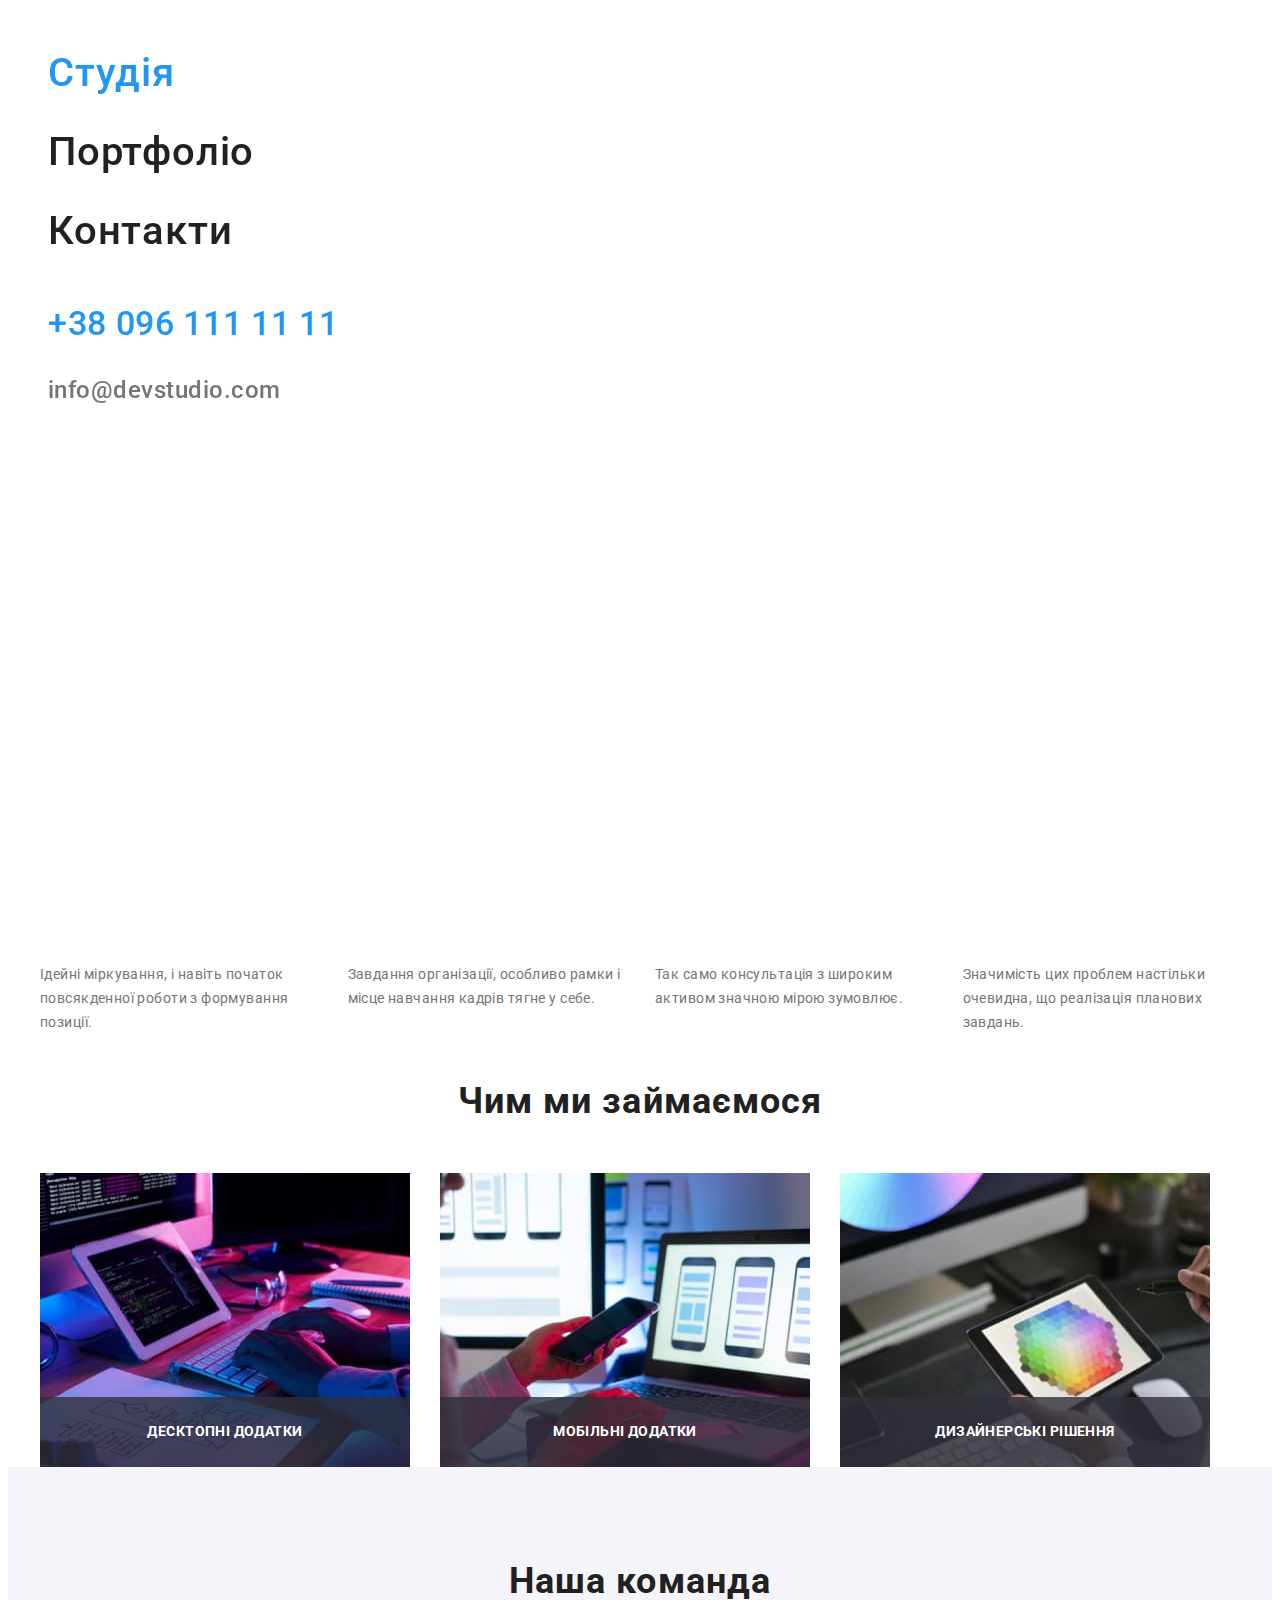
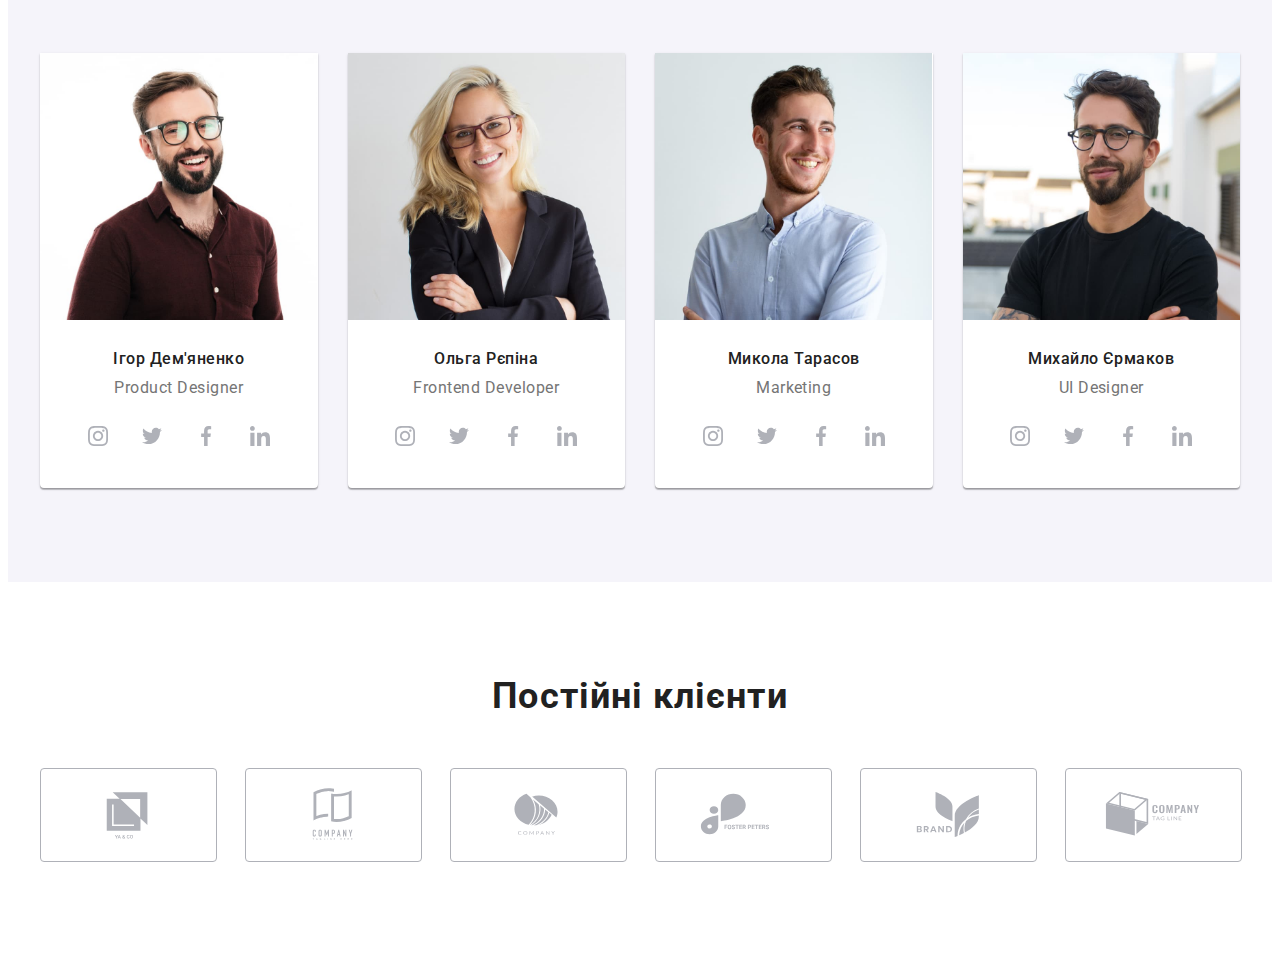
==== commit f5d9a9b1: "mob-menu" ====
--- a/index.html
+++ b/index.html
@@ -78,36 +78,43 @@
               <use href="./images/icons.svg#icon-mob-close-menu"></use>
             </svg>
           </button>
-          <ul class="mobile list">
-            <li class="mobile__item">
-              <a class="mobile__link link current" href="#">Студія</a>
-            </li>
-            <li class="mobile__item">
-              <a class="mobile__link link" href="./portfolio.html">Портфоліо</a>
-            </li>
-            <li class="mobile__item">
-              <a class="mobile__link link" href="#">Контакти</a>
-            </li>
-          </ul>
-
-          <ul class="list mob-contact-list">
-            <li>
-              <a
-                class="mob-contact-list__header-tel link"
-                href="tel:+380961111111"
-              >
-                +38 096 111 11 11</a
-              >
-            </li>
-            <li>
-              <a
-                class="mob-contact-list__header-mail link"
-                href="mailto:info@devstudio.com"
-              >
-                info@devstudio.com</a
-              >
-            </li>
-          </ul>
+          <div class="mob-menu-pos">
+            <div class="mob-menu-top">
+              <ul class="mobile list">
+                <li class="mobile__item">
+                  <a class="mobile__link link current" href="#">Студія</a>
+                </li>
+                <li class="mobile__item">
+                  <a class="mobile__link link" href="./portfolio.html"
+                    >Портфоліо</a
+                  >
+                </li>
+                <li class="mobile__item">
+                  <a class="mobile__link link" href="#">Контакти</a>
+                </li>
+              </ul>
+            </div>
+            <div class="mob-menu-bottom">
+              <ul class="list mob-contact-list">
+                <li class="mob-tel-item">
+                  <a
+                    class="mob-contact-list__header-tel link"
+                    href="tel:+380961111111"
+                  >
+                    +38 096 111 11 11</a
+                  >
+                </li>
+                <li>
+                  <a
+                    class="mob-contact-list__header-mail link"
+                    href="mailto:info@devstudio.com"
+                  >
+                    info@devstudio.com</a
+                  >
+                </li>
+              </ul>
+            </div>
+          </div>
         </div>
       </div>
     </header>
--- a/css/main.min.css
+++ b/css/main.min.css
@@ -1 +1 @@
-:root{--animation: 250ms cubic-bezier(0.4, 0, 0.2, 1);--main-color: #212121;--link-color: #2196f3;--second-text-color: #757575;--logo-color: #000000;--second-color: #ffffff;--team-background-color: #ffffff;--background-color-second: #2f303a;--background-color-third: #f5f4fa;--footer-link-color: rgba(255, 255, 255, 0.6);--btn-background-color: #2196f3;--btn-second-color: #188ce8;--border-color-first: #ececec;--border-color-second: #eeeeee;--background-color-hero: #c4c4c4;--icon-color: #afb1b8}body{font-family:"Roboto",sans-serif;background-color:#fff;color:var(--main-color)}img{display:block;max-width:100%;height:auto}p,h1,h2,h3,h4,h5,h6{margin:0}ul{margin:0;padding-left:0}.list{list-style:none}.link{text-decoration:none}.visually-hidden{position:absolute;white-space:nowrap;width:1px;height:1px;overflow:hidden;border:0;padding:0;clip:rect(0 0 0 0);-webkit-clip-path:inset(50%);clip-path:inset(50%);margin:-1px}.container{width:100%;padding-left:15px;padding-right:15px;margin:0 auto}@media screen and (min-width: 480px){.container{width:480px}}@media screen and (min-width: 768px){.container{width:768px}}@media screen and (min-width: 1200px){.container{width:1200px}}.section{padding-top:60px;padding-bottom:60px}@media screen and (min-width: 1200px){.section{padding-top:94px;padding-bottom:94px}}.header{border-bottom:1px solid var(--border-color-first)}.header-container{display:flex;align-items:center}.navigation{display:none;gap:50px;font-weight:500;font-size:14px;line-height:1.14;letter-spacing:.02em;color:var(--main-color)}.navigation__link{color:var(--main-color);padding-top:32px;padding-bottom:32px;display:block;min-width:48px;transition:color var(--animation)}.navigation__link:hover,.navigation__link:focus{color:var(--link-color)}.navigation__link.current{color:var(--link-color);position:relative;text-align:center}.navigation__link.current::after{position:absolute;bottom:-1px;display:block;content:"";width:100%;height:4px;border-radius:2px;background-color:var(--link-color)}.contact-list{display:none;gap:50px;margin-left:auto}.contact-list__header-mail,.contact-list__header-tel{display:flex;align-items:center;padding-top:32px;padding-bottom:32px;font-weight:500;font-size:14px;line-height:1.14;letter-spacing:.02em;color:var(--second-text-color);transition:color var(--animation)}.contact-list__header-mail:hover,.contact-list__header-mail:focus,.contact-list__header-tel:hover,.contact-list__header-tel:focus{color:var(--link-color)}.contact-list__logo-mail,.contact-list__logo-tel{fill:currentColor;margin-right:10px}.menu-open-btn{margin-left:auto;width:40px;height:40px;background-color:rgba(0,0,0,0);border:none;cursor:pointer}.menu-close-btn{display:block;margin-left:auto;width:40px;height:40px;background-color:rgba(0,0,0,0);border:none;cursor:pointer}.mobile-container{width:100%;padding-left:40px;padding-right:40px}.mob-menu{padding-top:10px;padding-bottom:48px;position:fixed;top:0;background-color:var(--team-background-color);width:100vw;height:100vh;z-index:1}.mobile{margin-bottom:302px}.mobile__item:not(:last-child){margin-bottom:32px}.mobile__link{font-weight:500;font-size:40px;line-height:1.17;letter-spacing:.02em;color:var(--main-color)}.logo{padding-top:24px;padding-bottom:25px;margin-right:93px;display:block;font-family:"Raleway";font-style:normal;font-weight:700;font-size:26px;line-height:1.19;letter-spacing:.03em;color:var(--link-color);text-decoration:none}.logo--part{color:var(--logo-color)}.hero{background-color:var(--background-color-hero);text-align:center;padding-top:118px;padding-bottom:118px;margin-left:auto;margin-right:auto;max-width:1600px;background-image:linear-gradient(to right, rgba(47, 48, 58, 0.4), rgba(47, 48, 58, 0.4)),url(../images/hero-bg-mobile.jpg);background-repeat:no-repeat;background-position:center;background-size:cover}@media(min-device-pixel-ratio: 2),(-webkit-min-device-pixel-ratio: 2),(min-resolution: 192dpi),(min-resolution: 2dppx){.hero{background-image:linear-gradient(to right, rgba(47, 48, 58, 0.4), rgba(47, 48, 58, 0.4)),url(../images/hero-bg-mobile-2x.jpg)}}@media screen and (min-width: 768px){.hero{background-image:linear-gradient(to right, rgba(47, 48, 58, 0.4), rgba(47, 48, 58, 0.4)),url(../images/hero-bg-tablet.jpg)}}@media screen and (min-width: 768px)and (min-device-pixel-ratio: 2),screen and (min-width: 768px)and (-webkit-min-device-pixel-ratio: 2),screen and (min-width: 768px)and (min-resolution: 192dpi),screen and (min-width: 768px)and (min-resolution: 2dppx){.hero{background-image:linear-gradient(to right, rgba(47, 48, 58, 0.4), rgba(47, 48, 58, 0.4)),url(../images/hero-bg-tablet-2x.jpg)}}@media screen and (min-width: 1200px){.hero{padding-top:200px;padding-bottom:200px;background-image:linear-gradient(to right, rgba(47, 48, 58, 0.4), rgba(47, 48, 58, 0.4)),url(../images/hero-img.jpg);background-repeat:no-repeat;background-position:center;background-size:cover}}@media screen and (min-width: 1200px)and (min-device-pixel-ratio: 2),screen and (min-width: 1200px)and (-webkit-min-device-pixel-ratio: 2),screen and (min-width: 1200px)and (min-resolution: 192dpi),screen and (min-width: 1200px)and (min-resolution: 2dppx){.hero{background-image:linear-gradient(to right, rgba(47, 48, 58, 0.4), rgba(47, 48, 58, 0.4)),url(../images/hero-bg-2x.jpg)}}.hero__title{margin:0 auto;margin-bottom:30px;max-width:360px;font-weight:900;font-size:20px;line-height:1.62;letter-spacing:.06em;text-transform:uppercase;color:var(--second-color)}@media screen and (min-width: 480px){.hero__title{font-size:26px}}@media screen and (min-width: 1200px){.hero__title{font-size:44px;line-height:1.36;max-width:696px}}.hero__btn{padding:10px 24px;min-width:200px;font-family:inherit;background-color:var(--btn-background-color);box-shadow:0px 4px 4px rgba(0,0,0,.15);border-radius:4px;font-weight:700;font-size:16px;line-height:1.88;text-align:center;letter-spacing:.06em;border-color:rgba(0,0,0,0);color:var(--second-color);cursor:pointer;transition:background-color var(--animation)}.hero__btn:hover,.hero__btn:focus{background-color:var(--btn-second-color)}@media screen and (min-width: 1200px){.hero__btn{padding:10px 32px}}@media screen and (min-width: 1200px){.advantage{padding-bottom:47px}}.advantage-list{display:flex;flex-wrap:wrap;gap:30px}.advantage-list__item{width:100%;display:block}@media screen and (min-width: 768px){.advantage-list__item{width:calc((100% - 30px)/2)}}@media screen and (min-width: 1200px){.advantage-list__item{width:calc((100% - 90px)/4)}}.advantage-list__item::before{content:"";height:120px;background-color:var(--background-color-third);border-radius:4px;display:block;margin-bottom:30px;background-size:70px 70px;background-position:center;background-repeat:no-repeat}.advantage-list__item.details::before{background-image:url(../images/svg/antenna.svg)}.advantage-list__item.punc::before{background-image:url(../images/svg/clock.svg)}.advantage-list__item.plan::before{background-image:url(../images/svg/diagram.svg)}.advantage-list__item.tech::before{background-image:url(../images/svg/astronaut.svg)}.advantage-list__title{margin-bottom:10px;font-weight:700;font-size:14px;line-height:1.14;letter-spacing:.03em;text-transform:uppercase;text-align:center}@media screen and (min-width: 768px){.advantage-list__title{text-align:left}}.advantage-list__text{font-size:14px;line-height:1.71;letter-spacing:.03em;color:var(--second-text-color)}.examples{padding-top:47px;display:none}@media screen and (min-width: 1200px){.examples{display:contents}}.examples-title{margin-bottom:50px;font-size:36px;line-height:1.16;text-align:center;letter-spacing:.03em}.sample__list{display:flex;gap:30px}.sample__thumb{position:relative}.sample__img-thumb{display:flex;position:absolute;width:100%;height:70px;bottom:0;background-color:rgba(47,48,58,.8);font-weight:700;font-size:14px;line-height:1.14;align-items:center;justify-content:center;letter-spacing:.03em;text-transform:uppercase;color:var(--second-color)}.team-title{text-align:center;letter-spacing:.03em;font-size:28px;line-height:1.18;margin-bottom:30px}@media screen and (min-width: 1200px){.team-title{font-size:36px;line-height:1.16;margin-bottom:50px}}.team{background-color:var(--background-color-third);text-align:center}.team-list{display:flex;flex-wrap:wrap;text-align:center;gap:30px}.img-sign{padding:30px 0 24px 0}@media screen and (min-width: 1200px){.img-sign{padding:30px 0}}.team-list-item{background-color:var(--team-background-color);box-shadow:0px 1px 3px rgba(0,0,0,.12),0px 1px 1px rgba(0,0,0,.14),0px 2px 1px rgba(0,0,0,.2);border-radius:0px 0px 4px 4px}@media screen and (min-width: 768px){.team-list-item{width:calc((100% - 30px)/2)}}@media screen and (min-width: 1200px){.team-list-item{width:calc((100% - 90px)/4)}}.team-list-name{font-weight:500;font-size:16px;line-height:1.18;letter-spacing:.03em;margin-bottom:10px}.team-list-position{font-size:16px;line-height:1.18;letter-spacing:.03em;color:var(--second-text-color)}.media-list-item{width:44px;height:44px;background-color:var(--team-background-color)}.media-list{display:flex;gap:10px;margin-top:16px;justify-content:center}.media-link{width:100%;height:100%;cursor:pointer;display:flex;align-items:center;justify-content:center;fill:var(--icon-color);border-radius:50%;transition:background-color var(--animation),fill var(--animation)}.media-link:focus,.media-link:hover{background-color:var(--btn-background-color);fill:var(--second-color)}.clients-title{margin-bottom:30px;font-size:28px;line-height:1.16;text-align:center;letter-spacing:.03em;color:var(--main-color)}@media screen and (min-width: 1200px){.clients-title{margin-bottom:50px;font-size:36px}}.clients-list{display:flex;flex-wrap:wrap;gap:30px}.clients-list-item{width:calc((100% - 30px)/2)}@media screen and (min-width: 768px){.clients-list-item{width:calc((100% - 60px)/3)}}@media screen and (min-width: 1200px){.clients-list-item{width:calc((100% - 150px)/6)}}.clients-link{width:100%;height:92px;display:flex;align-items:center;justify-content:center;color:var(--icon-color);border:1px solid var(--icon-color);border-radius:4px;transition:border-color var(--animation),color var(--animation)}.clients-link:hover,.clients-link:focus{color:var(--link-color);border-color:var(--link-color)}.clients-icon{fill:currentColor}.footer{background-color:var(--background-color-second);padding-top:60px;padding-bottom:60px}.footer-container{display:flex;align-items:baseline}.logo-footer{padding:0}.logo-part-footer{color:var(--second-color)}.adress{margin-top:20px;font-style:normal}.adress-list-item{margin-top:9px;display:block}.adress-list-item:first-child{margin-top:0}.adress-location{font-size:14px;line-height:1.71;letter-spacing:.03em;color:var(--second-color);transition:color var(--animation)}.adress-location:hover{color:var(--link-color)}.adress-location:focus{color:var(--link-color)}.adress-tel,.adress-mail{font-size:14px;line-height:1.71;letter-spacing:.03em;color:var(--footer-link-color);transition:color var(--animation)}.adress-tel:hover,.adress-mail:hover{color:var(--link-color)}.adress-tel:focus,.adress-mail:focus{color:var(--link-color)}.footer-media{margin-left:70px;margin-right:93px}.media-text{margin-bottom:20px;font-weight:700;font-size:14px;line-height:1.16;letter-spacing:.03em;text-transform:uppercase;color:var(--second-color)}.footer-list{margin:0;display:flex;gap:10px}.footer-list-item{width:44px;height:44px;background-color:rgba(255,255,255,.1);border-radius:50%}.footer-link{border-radius:50%;width:100%;height:100%;cursor:pointer;display:flex;align-items:center;justify-content:center;fill:var(--second-color);transition:background-color var(--animation)}.footer-link:hover{fill:var(--second-color);background-color:var(--btn-background-color)}.footer-link:focus{fill:var(--second-color);background-color:var(--btn-background-color)}.footer-form{width:100%}.footer-form-title{margin-bottom:20px;font-weight:700;font-size:14px;line-height:1.14;letter-spacing:.03em;text-transform:uppercase;color:var(--second-color)}.footer-form-email{padding-left:15px;width:358px;height:50px;border:1px solid rgba(255,255,255,.3);filter:drop-shadow(0px 4px 4px rgba(0, 0, 0, 0.15));border-radius:4px;background-color:var(--background-color-second);color:var(--second-color);transition:border-color var(--animation)}.footer-form-email:focus{border-color:var(--btn-background-color);outline:rgba(0,0,0,0)}.footer-form-email::-moz-placeholder{font-size:16px;line-height:1.25;letter-spacing:.03em;color:var(--footer-link-color)}.footer-form-email:-ms-input-placeholder{font-size:16px;line-height:1.25;letter-spacing:.03em;color:var(--footer-link-color)}.footer-form-email::placeholder{font-size:16px;line-height:1.25;letter-spacing:.03em;color:var(--footer-link-color)}.footer-form-button{display:flex;align-items:center;justify-content:center;margin-left:10px;width:200px;height:50px;background:var(--btn-background-color);box-shadow:0px 4px 4px rgba(0,0,0,.15);border-radius:4px;border-color:rgba(0,0,0,0);font-weight:700;font-size:16px;line-height:1.88;letter-spacing:.06em;cursor:pointer;color:var(--second-color);fill:var(--second-color);transition:background-color var(--animation)}.footer-form-button:hover{background-color:var(--btn-second-color)}.footter-form-icon{margin-left:10px}.footer-sign{display:flex;align-items:center}.portfolio-list{display:flex;justify-content:center;gap:8px;margin-bottom:50px}.portfolio-list-btn{padding:6px 22px;font-family:inherit;cursor:pointer;font-weight:500;font-size:16px;line-height:1.62;border-color:rgba(0,0,0,0);border-radius:4px;text-align:center;letter-spacing:.03em;background-color:var(--background-color-third);transition:color var(--animation),background-color var(--animation),box-shadow var(--animation)}.portfolio-list-btn:hover,.portfolio-list-btn:focus{color:var(--second-color);background-color:var(--btn-background-color);box-shadow:0px 3px 1px rgba(0,0,0,.1),0px 1px 2px rgba(0,0,0,.08),0px 2px 2px rgba(0,0,0,.12)}.portfolio-examples-list{display:flex;flex-wrap:wrap;margin:-15px}.portfolio-examples-item{margin:15px;width:370px}.portfolio-link{width:100%;height:100%;display:block;color:var(--main-color);background-color:var(--background-color-third);transition:box-shadow var(--animation),transform var(--animation)}.portfolio-link:focus{box-shadow:0px 1px 1px rgba(0,0,0,.12),0px 4px 4px rgba(0,0,0,.06),1px 4px 6px rgba(0,0,0,.16)}.portfolio-link:hover{box-shadow:0px 1px 1px rgba(0,0,0,.12),0px 4px 4px rgba(0,0,0,.06),1px 4px 6px rgba(0,0,0,.16)}.portfolio-img-thumb{position:relative;overflow:hidden}.portfolio-img-text{position:absolute;left:0;top:0;transform:translateY(100%);transition:transform var(--animation);overflow:auto;padding:63px 24px 0px 24px;height:100%;font-size:18px;line-height:1.56;letter-spacing:.03em;color:var(--second-color);background:rgba(33,150,243,.9);box-shadow:0px 4px 4px rgba(0,0,0,.25)}.portfolio-link:hover .portfolio-img-text{transform:translateY(0)}.portfolio-link:focus .portfolio-img-text{transform:translateY(0)}.portfolio-examples-name{margin-bottom:4px;font-size:18px;line-height:2;letter-spacing:.06em}.portfolio-examples-type{font-size:16px;line-height:1.88;letter-spacing:.03em;color:var(--second-text-color)}.portfolio-img-sign{padding:20px 24px;background-color:var(--team-background-color);border-left:1px solid var(--border-color-second);border-right:1px solid var(--border-color-second);border-bottom:1px solid var(--border-color-second)}.backdrop{width:100%;height:100%;position:fixed;top:0;background-color:rgba(0,0,0,.2);transition:opacity var(--animation),visibility var(--animation)}.modal{padding:40px;width:528px;min-height:581px;background-color:var(--team-background-color);box-shadow:0px 1px 3px rgba(0,0,0,.12),0px 1px 1px rgba(0,0,0,.14),0px 2px 1px rgba(0,0,0,.2);border-radius:4px;position:absolute;top:50%;left:50%;transform:translate(-50%, -50%) scaleY(1);transition:transform var(--animation)}.backdrop.is-hidden .modal{transform:translate(-50%, -50%) scaleY(0)}.modal-btn{width:30px;height:30px;border-radius:50%;border:1px solid rgba(0,0,0,.1);background-color:var(--team-background-color);position:absolute;right:8px;top:8px;display:flex;align-items:center;justify-content:center;padding:0;cursor:pointer}.backdrop-icon{transition:fill var(--animation)}.modal-btn:hover>.backdrop-icon{fill:var(--btn-background-color)}.modal-btn:focus>.backdrop-icon{fill:var(--btn-background-color)}.is-hidden{visibility:hidden;opacity:0;pointer-events:none}.modal-title{margin-bottom:12px;font-weight:700;font-size:20px;line-height:1.15;letter-spacing:.03em;color:var(--main-color);text-align:center}.modal-field{margin-bottom:10px}.modal-field-comment{margin-bottom:20px}.modal-form-item{padding-left:42px;width:100%;height:40px;border:1px solid rgba(33,33,33,.2);border-radius:4px;outline:rgba(0,0,0,0);transition:border var(--animation)}.modal-form-item:focus{border:1px solid var(--link-color);border-radius:4px}.modal-field label{font-size:12px;line-height:1.16;letter-spacing:.01em;color:var(--second-text-color)}.modal-wrap{margin-top:4px;position:relative}.modal-name-icon,.modal-tel-icon,.modal-email-icon{position:absolute;left:0px;top:50%;transform:translateY(-50%);left:12px;transition:fill var(--animation)}.modal-form-item:focus+.modal-name-icon,.modal-form-item:focus+.modal-tel-icon,.modal-form-item:focus+.modal-email-icon{fill:var(--btn-background-color)}.modal-textarea{padding:12px 16px;margin-top:4px;resize:none;height:120px}.modal-textarea::-moz-placeholder{font-size:12px;line-height:1.16;letter-spacing:.01em;color:rgba(117,117,117,.5)}.modal-textarea:-ms-input-placeholder{font-size:12px;line-height:1.16;letter-spacing:.01em;color:rgba(117,117,117,.5)}.modal-textarea::placeholder{font-size:12px;line-height:1.16;letter-spacing:.01em;color:rgba(117,117,117,.5)}.modal-submit-field{margin-bottom:30px;font-size:14px;line-height:1.71;letter-spacing:.03em;color:var(--second-text-color);text-align:center}.modal-submit-label{position:relative}.modal-icon,.modal-icon-focus{position:absolute;left:-20px;top:50%;transform:translateY(-50%)}.modal-icon-focus{fill:rgba(0,0,0,0);border-radius:2px}.modal-submit:checked+.modal-submit-label>.modal-icon{fill:rgba(0,0,0,0)}.modal-submit:focus+.modal-submit-label>.modal-icon{fill:var(--link-color)}.modal-submit:checked+.modal-submit-label .modal-icon-focus{fill:var(--second-color);background-color:var(--btn-background-color)}.modal-form-link{-webkit-text-decoration-line:underline;text-decoration-line:underline;color:var(--link-color)}.modal-form-btn{padding:10px 52px;margin:0 auto;display:block;background-color:var(--btn-background-color);box-shadow:0px 4px 4px rgba(0,0,0,.15);border-radius:4px;cursor:pointer;border-color:rgba(0,0,0,0);font-weight:700;font-size:16px;line-height:1.88;letter-spacing:.06em;color:var(--second-color);transition:background-color var(--animation)}.modal-form-btn:hover{background-color:var(--btn-second-color)}/*# sourceMappingURL=main.min.css.map */+:root{--animation: 250ms cubic-bezier(0.4, 0, 0.2, 1);--main-color: #212121;--link-color: #2196f3;--second-text-color: #757575;--logo-color: #000000;--second-color: #ffffff;--team-background-color: #ffffff;--background-color-second: #2f303a;--background-color-third: #f5f4fa;--footer-link-color: rgba(255, 255, 255, 0.6);--btn-background-color: #2196f3;--btn-second-color: #188ce8;--border-color-first: #ececec;--border-color-second: #eeeeee;--background-color-hero: #c4c4c4;--icon-color: #afb1b8}body{font-family:"Roboto",sans-serif;background-color:#fff;color:var(--main-color)}img{display:block;max-width:100%;height:auto}p,h1,h2,h3,h4,h5,h6{margin:0}ul{margin:0;padding-left:0}.list{list-style:none}.link{text-decoration:none}.visually-hidden{position:absolute;white-space:nowrap;width:1px;height:1px;overflow:hidden;border:0;padding:0;clip:rect(0 0 0 0);-webkit-clip-path:inset(50%);clip-path:inset(50%);margin:-1px}.container{width:100%;padding-left:15px;padding-right:15px;margin:0 auto}@media screen and (min-width: 480px){.container{width:480px}}@media screen and (min-width: 768px){.container{width:768px}}@media screen and (min-width: 1200px){.container{width:1200px}}.section{padding-top:60px;padding-bottom:60px}@media screen and (min-width: 1200px){.section{padding-top:94px;padding-bottom:94px}}.header{border-bottom:1px solid var(--border-color-first)}.header-container{display:flex;align-items:center}.navigation{display:none;gap:50px;font-weight:500;font-size:14px;line-height:1.14;letter-spacing:.02em;color:var(--main-color)}.navigation__link{color:var(--main-color);padding-top:32px;padding-bottom:32px;display:block;min-width:48px;transition:color var(--animation)}.navigation__link:hover,.navigation__link:focus{color:var(--link-color)}.navigation__link.current{color:var(--link-color);position:relative;text-align:center}.navigation__link.current::after{position:absolute;bottom:-1px;display:block;content:"";width:100%;height:4px;border-radius:2px;background-color:var(--link-color)}.contact-list{display:none;gap:50px;margin-left:auto}.contact-list__header-mail,.contact-list__header-tel{display:flex;align-items:center;padding-top:32px;padding-bottom:32px;font-weight:500;font-size:14px;line-height:1.14;letter-spacing:.02em;color:var(--second-text-color);transition:color var(--animation)}.contact-list__header-mail:hover,.contact-list__header-mail:focus,.contact-list__header-tel:hover,.contact-list__header-tel:focus{color:var(--link-color)}.contact-list__logo-mail,.contact-list__logo-tel{fill:currentColor;margin-right:10px}.menu-open-btn{margin-left:auto;width:40px;height:40px;background-color:rgba(0,0,0,0);border:none;cursor:pointer}.menu-close-btn{display:block;margin-left:auto;width:40px;height:40px;background-color:rgba(0,0,0,0);border:none;cursor:pointer}.mobile-container{width:100%;padding-left:40px;padding-right:40px}.mob-menu{padding-top:10px;padding-bottom:48px;position:fixed;top:0;background-color:var(--team-background-color);width:100vw;height:100vh;z-index:1}.mob-menu-pos{height:100%;display:flex;flex-direction:column;justify-content:space-between}.mobile{margin-bottom:50px}.mobile__item:not(:last-child){margin-bottom:32px}.mobile__link{font-weight:500;font-size:40px;line-height:1.17;letter-spacing:.02em;color:var(--main-color)}.mobile__link.current{color:var(--link-color)}.mob-contact-list__header-tel{font-weight:500;font-size:34px;line-height:1.17;letter-spacing:.02em;color:var(--link-color)}.mob-tel-item{margin-bottom:32px}.mob-contact-list__header-mail{font-weight:500;font-size:24px;line-height:1.17;letter-spacing:.02em;color:var(--second-text-color)}.logo{padding-top:24px;padding-bottom:25px;margin-right:93px;display:block;font-family:"Raleway";font-style:normal;font-weight:700;font-size:26px;line-height:1.19;letter-spacing:.03em;color:var(--link-color);text-decoration:none}.logo--part{color:var(--logo-color)}.hero{background-color:var(--background-color-hero);text-align:center;padding-top:118px;padding-bottom:118px;margin-left:auto;margin-right:auto;max-width:1600px;background-image:linear-gradient(to right, rgba(47, 48, 58, 0.4), rgba(47, 48, 58, 0.4)),url(../images/hero-bg-mobile.jpg);background-repeat:no-repeat;background-position:center;background-size:cover}@media(min-device-pixel-ratio: 2),(-webkit-min-device-pixel-ratio: 2),(min-resolution: 192dpi),(min-resolution: 2dppx){.hero{background-image:linear-gradient(to right, rgba(47, 48, 58, 0.4), rgba(47, 48, 58, 0.4)),url(../images/hero-bg-mobile-2x.jpg)}}@media screen and (min-width: 768px){.hero{background-image:linear-gradient(to right, rgba(47, 48, 58, 0.4), rgba(47, 48, 58, 0.4)),url(../images/hero-bg-tablet.jpg)}}@media screen and (min-width: 768px)and (min-device-pixel-ratio: 2),screen and (min-width: 768px)and (-webkit-min-device-pixel-ratio: 2),screen and (min-width: 768px)and (min-resolution: 192dpi),screen and (min-width: 768px)and (min-resolution: 2dppx){.hero{background-image:linear-gradient(to right, rgba(47, 48, 58, 0.4), rgba(47, 48, 58, 0.4)),url(../images/hero-bg-tablet-2x.jpg)}}@media screen and (min-width: 1200px){.hero{padding-top:200px;padding-bottom:200px;background-image:linear-gradient(to right, rgba(47, 48, 58, 0.4), rgba(47, 48, 58, 0.4)),url(../images/hero-img.jpg);background-repeat:no-repeat;background-position:center;background-size:cover}}@media screen and (min-width: 1200px)and (min-device-pixel-ratio: 2),screen and (min-width: 1200px)and (-webkit-min-device-pixel-ratio: 2),screen and (min-width: 1200px)and (min-resolution: 192dpi),screen and (min-width: 1200px)and (min-resolution: 2dppx){.hero{background-image:linear-gradient(to right, rgba(47, 48, 58, 0.4), rgba(47, 48, 58, 0.4)),url(../images/hero-bg-2x.jpg)}}.hero__title{margin:0 auto;margin-bottom:30px;max-width:360px;font-weight:900;font-size:20px;line-height:1.62;letter-spacing:.06em;text-transform:uppercase;color:var(--second-color)}@media screen and (min-width: 480px){.hero__title{font-size:26px}}@media screen and (min-width: 1200px){.hero__title{font-size:44px;line-height:1.36;max-width:696px}}.hero__btn{padding:10px 24px;min-width:200px;font-family:inherit;background-color:var(--btn-background-color);box-shadow:0px 4px 4px rgba(0,0,0,.15);border-radius:4px;font-weight:700;font-size:16px;line-height:1.88;text-align:center;letter-spacing:.06em;border-color:rgba(0,0,0,0);color:var(--second-color);cursor:pointer;transition:background-color var(--animation)}.hero__btn:hover,.hero__btn:focus{background-color:var(--btn-second-color)}@media screen and (min-width: 1200px){.hero__btn{padding:10px 32px}}@media screen and (min-width: 1200px){.advantage{padding-bottom:47px}}.advantage-list{display:flex;flex-wrap:wrap;gap:30px}.advantage-list__item{width:100%;display:block}@media screen and (min-width: 768px){.advantage-list__item{width:calc((100% - 30px)/2)}}@media screen and (min-width: 1200px){.advantage-list__item{width:calc((100% - 90px)/4)}}.advantage-list__item::before{content:"";height:120px;background-color:var(--background-color-third);border-radius:4px;display:block;margin-bottom:30px;background-size:70px 70px;background-position:center;background-repeat:no-repeat}.advantage-list__item.details::before{background-image:url(../images/svg/antenna.svg)}.advantage-list__item.punc::before{background-image:url(../images/svg/clock.svg)}.advantage-list__item.plan::before{background-image:url(../images/svg/diagram.svg)}.advantage-list__item.tech::before{background-image:url(../images/svg/astronaut.svg)}.advantage-list__title{margin-bottom:10px;font-weight:700;font-size:14px;line-height:1.14;letter-spacing:.03em;text-transform:uppercase;text-align:center}@media screen and (min-width: 768px){.advantage-list__title{text-align:left}}.advantage-list__text{font-size:14px;line-height:1.71;letter-spacing:.03em;color:var(--second-text-color)}.examples{padding-top:47px;display:none}@media screen and (min-width: 1200px){.examples{display:contents}}.examples-title{margin-bottom:50px;font-size:36px;line-height:1.16;text-align:center;letter-spacing:.03em}.sample__list{display:flex;gap:30px}.sample__thumb{position:relative}.sample__img-thumb{display:flex;position:absolute;width:100%;height:70px;bottom:0;background-color:rgba(47,48,58,.8);font-weight:700;font-size:14px;line-height:1.14;align-items:center;justify-content:center;letter-spacing:.03em;text-transform:uppercase;color:var(--second-color)}.team-title{text-align:center;letter-spacing:.03em;font-size:28px;line-height:1.18;margin-bottom:30px}@media screen and (min-width: 1200px){.team-title{font-size:36px;line-height:1.16;margin-bottom:50px}}.team{background-color:var(--background-color-third);text-align:center}.team-list{display:flex;flex-wrap:wrap;text-align:center;gap:30px}.img-sign{padding:30px 0 24px 0}@media screen and (min-width: 1200px){.img-sign{padding:30px 0}}.team-list-item{background-color:var(--team-background-color);box-shadow:0px 1px 3px rgba(0,0,0,.12),0px 1px 1px rgba(0,0,0,.14),0px 2px 1px rgba(0,0,0,.2);border-radius:0px 0px 4px 4px}@media screen and (min-width: 768px){.team-list-item{width:calc((100% - 30px)/2)}}@media screen and (min-width: 1200px){.team-list-item{width:calc((100% - 90px)/4)}}.team-list-name{font-weight:500;font-size:16px;line-height:1.18;letter-spacing:.03em;margin-bottom:10px}.team-list-position{font-size:16px;line-height:1.18;letter-spacing:.03em;color:var(--second-text-color)}.media-list-item{width:44px;height:44px;background-color:var(--team-background-color)}.media-list{display:flex;gap:10px;margin-top:16px;justify-content:center}.media-link{width:100%;height:100%;cursor:pointer;display:flex;align-items:center;justify-content:center;fill:var(--icon-color);border-radius:50%;transition:background-color var(--animation),fill var(--animation)}.media-link:focus,.media-link:hover{background-color:var(--btn-background-color);fill:var(--second-color)}.clients-title{margin-bottom:30px;font-size:28px;line-height:1.16;text-align:center;letter-spacing:.03em;color:var(--main-color)}@media screen and (min-width: 1200px){.clients-title{margin-bottom:50px;font-size:36px}}.clients-list{display:flex;flex-wrap:wrap;gap:30px}.clients-list-item{width:calc((100% - 30px)/2)}@media screen and (min-width: 768px){.clients-list-item{width:calc((100% - 60px)/3)}}@media screen and (min-width: 1200px){.clients-list-item{width:calc((100% - 150px)/6)}}.clients-link{width:100%;height:92px;display:flex;align-items:center;justify-content:center;color:var(--icon-color);border:1px solid var(--icon-color);border-radius:4px;transition:border-color var(--animation),color var(--animation)}.clients-link:hover,.clients-link:focus{color:var(--link-color);border-color:var(--link-color)}.clients-icon{fill:currentColor}.footer{background-color:var(--background-color-second);padding-top:60px;padding-bottom:60px}.footer-container{display:flex;align-items:baseline}.logo-footer{padding:0}.logo-part-footer{color:var(--second-color)}.adress{margin-top:20px;font-style:normal}.adress-list-item{margin-top:9px;display:block}.adress-list-item:first-child{margin-top:0}.adress-location{font-size:14px;line-height:1.71;letter-spacing:.03em;color:var(--second-color);transition:color var(--animation)}.adress-location:hover{color:var(--link-color)}.adress-location:focus{color:var(--link-color)}.adress-tel,.adress-mail{font-size:14px;line-height:1.71;letter-spacing:.03em;color:var(--footer-link-color);transition:color var(--animation)}.adress-tel:hover,.adress-mail:hover{color:var(--link-color)}.adress-tel:focus,.adress-mail:focus{color:var(--link-color)}.footer-media{margin-left:70px;margin-right:93px}.media-text{margin-bottom:20px;font-weight:700;font-size:14px;line-height:1.16;letter-spacing:.03em;text-transform:uppercase;color:var(--second-color)}.footer-list{margin:0;display:flex;gap:10px}.footer-list-item{width:44px;height:44px;background-color:rgba(255,255,255,.1);border-radius:50%}.footer-link{border-radius:50%;width:100%;height:100%;cursor:pointer;display:flex;align-items:center;justify-content:center;fill:var(--second-color);transition:background-color var(--animation)}.footer-link:hover{fill:var(--second-color);background-color:var(--btn-background-color)}.footer-link:focus{fill:var(--second-color);background-color:var(--btn-background-color)}.footer-form{width:100%}.footer-form-title{margin-bottom:20px;font-weight:700;font-size:14px;line-height:1.14;letter-spacing:.03em;text-transform:uppercase;color:var(--second-color)}.footer-form-email{padding-left:15px;width:358px;height:50px;border:1px solid rgba(255,255,255,.3);filter:drop-shadow(0px 4px 4px rgba(0, 0, 0, 0.15));border-radius:4px;background-color:var(--background-color-second);color:var(--second-color);transition:border-color var(--animation)}.footer-form-email:focus{border-color:var(--btn-background-color);outline:rgba(0,0,0,0)}.footer-form-email::-moz-placeholder{font-size:16px;line-height:1.25;letter-spacing:.03em;color:var(--footer-link-color)}.footer-form-email:-ms-input-placeholder{font-size:16px;line-height:1.25;letter-spacing:.03em;color:var(--footer-link-color)}.footer-form-email::placeholder{font-size:16px;line-height:1.25;letter-spacing:.03em;color:var(--footer-link-color)}.footer-form-button{display:flex;align-items:center;justify-content:center;margin-left:10px;width:200px;height:50px;background:var(--btn-background-color);box-shadow:0px 4px 4px rgba(0,0,0,.15);border-radius:4px;border-color:rgba(0,0,0,0);font-weight:700;font-size:16px;line-height:1.88;letter-spacing:.06em;cursor:pointer;color:var(--second-color);fill:var(--second-color);transition:background-color var(--animation)}.footer-form-button:hover{background-color:var(--btn-second-color)}.footter-form-icon{margin-left:10px}.footer-sign{display:flex;align-items:center}.portfolio-list{display:flex;justify-content:center;gap:8px;margin-bottom:50px}.portfolio-list-btn{padding:6px 22px;font-family:inherit;cursor:pointer;font-weight:500;font-size:16px;line-height:1.62;border-color:rgba(0,0,0,0);border-radius:4px;text-align:center;letter-spacing:.03em;background-color:var(--background-color-third);transition:color var(--animation),background-color var(--animation),box-shadow var(--animation)}.portfolio-list-btn:hover,.portfolio-list-btn:focus{color:var(--second-color);background-color:var(--btn-background-color);box-shadow:0px 3px 1px rgba(0,0,0,.1),0px 1px 2px rgba(0,0,0,.08),0px 2px 2px rgba(0,0,0,.12)}.portfolio-examples-list{display:flex;flex-wrap:wrap;margin:-15px}.portfolio-examples-item{margin:15px;width:370px}.portfolio-link{width:100%;height:100%;display:block;color:var(--main-color);background-color:var(--background-color-third);transition:box-shadow var(--animation),transform var(--animation)}.portfolio-link:focus{box-shadow:0px 1px 1px rgba(0,0,0,.12),0px 4px 4px rgba(0,0,0,.06),1px 4px 6px rgba(0,0,0,.16)}.portfolio-link:hover{box-shadow:0px 1px 1px rgba(0,0,0,.12),0px 4px 4px rgba(0,0,0,.06),1px 4px 6px rgba(0,0,0,.16)}.portfolio-img-thumb{position:relative;overflow:hidden}.portfolio-img-text{position:absolute;left:0;top:0;transform:translateY(100%);transition:transform var(--animation);overflow:auto;padding:63px 24px 0px 24px;height:100%;font-size:18px;line-height:1.56;letter-spacing:.03em;color:var(--second-color);background:rgba(33,150,243,.9);box-shadow:0px 4px 4px rgba(0,0,0,.25)}.portfolio-link:hover .portfolio-img-text{transform:translateY(0)}.portfolio-link:focus .portfolio-img-text{transform:translateY(0)}.portfolio-examples-name{margin-bottom:4px;font-size:18px;line-height:2;letter-spacing:.06em}.portfolio-examples-type{font-size:16px;line-height:1.88;letter-spacing:.03em;color:var(--second-text-color)}.portfolio-img-sign{padding:20px 24px;background-color:var(--team-background-color);border-left:1px solid var(--border-color-second);border-right:1px solid var(--border-color-second);border-bottom:1px solid var(--border-color-second)}.backdrop{width:100%;height:100%;position:fixed;top:0;background-color:rgba(0,0,0,.2);transition:opacity var(--animation),visibility var(--animation)}.modal{padding:40px;width:528px;min-height:581px;background-color:var(--team-background-color);box-shadow:0px 1px 3px rgba(0,0,0,.12),0px 1px 1px rgba(0,0,0,.14),0px 2px 1px rgba(0,0,0,.2);border-radius:4px;position:absolute;top:50%;left:50%;transform:translate(-50%, -50%) scaleY(1);transition:transform var(--animation)}.backdrop.is-hidden .modal{transform:translate(-50%, -50%) scaleY(0)}.modal-btn{width:30px;height:30px;border-radius:50%;border:1px solid rgba(0,0,0,.1);background-color:var(--team-background-color);position:absolute;right:8px;top:8px;display:flex;align-items:center;justify-content:center;padding:0;cursor:pointer}.backdrop-icon{transition:fill var(--animation)}.modal-btn:hover>.backdrop-icon{fill:var(--btn-background-color)}.modal-btn:focus>.backdrop-icon{fill:var(--btn-background-color)}.is-hidden{visibility:hidden;opacity:0;pointer-events:none}.modal-title{margin-bottom:12px;font-weight:700;font-size:20px;line-height:1.15;letter-spacing:.03em;color:var(--main-color);text-align:center}.modal-field{margin-bottom:10px}.modal-field-comment{margin-bottom:20px}.modal-form-item{padding-left:42px;width:100%;height:40px;border:1px solid rgba(33,33,33,.2);border-radius:4px;outline:rgba(0,0,0,0);transition:border var(--animation)}.modal-form-item:focus{border:1px solid var(--link-color);border-radius:4px}.modal-field label{font-size:12px;line-height:1.16;letter-spacing:.01em;color:var(--second-text-color)}.modal-wrap{margin-top:4px;position:relative}.modal-name-icon,.modal-tel-icon,.modal-email-icon{position:absolute;left:0px;top:50%;transform:translateY(-50%);left:12px;transition:fill var(--animation)}.modal-form-item:focus+.modal-name-icon,.modal-form-item:focus+.modal-tel-icon,.modal-form-item:focus+.modal-email-icon{fill:var(--btn-background-color)}.modal-textarea{padding:12px 16px;margin-top:4px;resize:none;height:120px}.modal-textarea::-moz-placeholder{font-size:12px;line-height:1.16;letter-spacing:.01em;color:rgba(117,117,117,.5)}.modal-textarea:-ms-input-placeholder{font-size:12px;line-height:1.16;letter-spacing:.01em;color:rgba(117,117,117,.5)}.modal-textarea::placeholder{font-size:12px;line-height:1.16;letter-spacing:.01em;color:rgba(117,117,117,.5)}.modal-submit-field{margin-bottom:30px;font-size:14px;line-height:1.71;letter-spacing:.03em;color:var(--second-text-color);text-align:center}.modal-submit-label{position:relative}.modal-icon,.modal-icon-focus{position:absolute;left:-20px;top:50%;transform:translateY(-50%)}.modal-icon-focus{fill:rgba(0,0,0,0);border-radius:2px}.modal-submit:checked+.modal-submit-label>.modal-icon{fill:rgba(0,0,0,0)}.modal-submit:focus+.modal-submit-label>.modal-icon{fill:var(--link-color)}.modal-submit:checked+.modal-submit-label .modal-icon-focus{fill:var(--second-color);background-color:var(--btn-background-color)}.modal-form-link{-webkit-text-decoration-line:underline;text-decoration-line:underline;color:var(--link-color)}.modal-form-btn{padding:10px 52px;margin:0 auto;display:block;background-color:var(--btn-background-color);box-shadow:0px 4px 4px rgba(0,0,0,.15);border-radius:4px;cursor:pointer;border-color:rgba(0,0,0,0);font-weight:700;font-size:16px;line-height:1.88;letter-spacing:.06em;color:var(--second-color);transition:background-color var(--animation)}.modal-form-btn:hover{background-color:var(--btn-second-color)}/*# sourceMappingURL=main.min.css.map */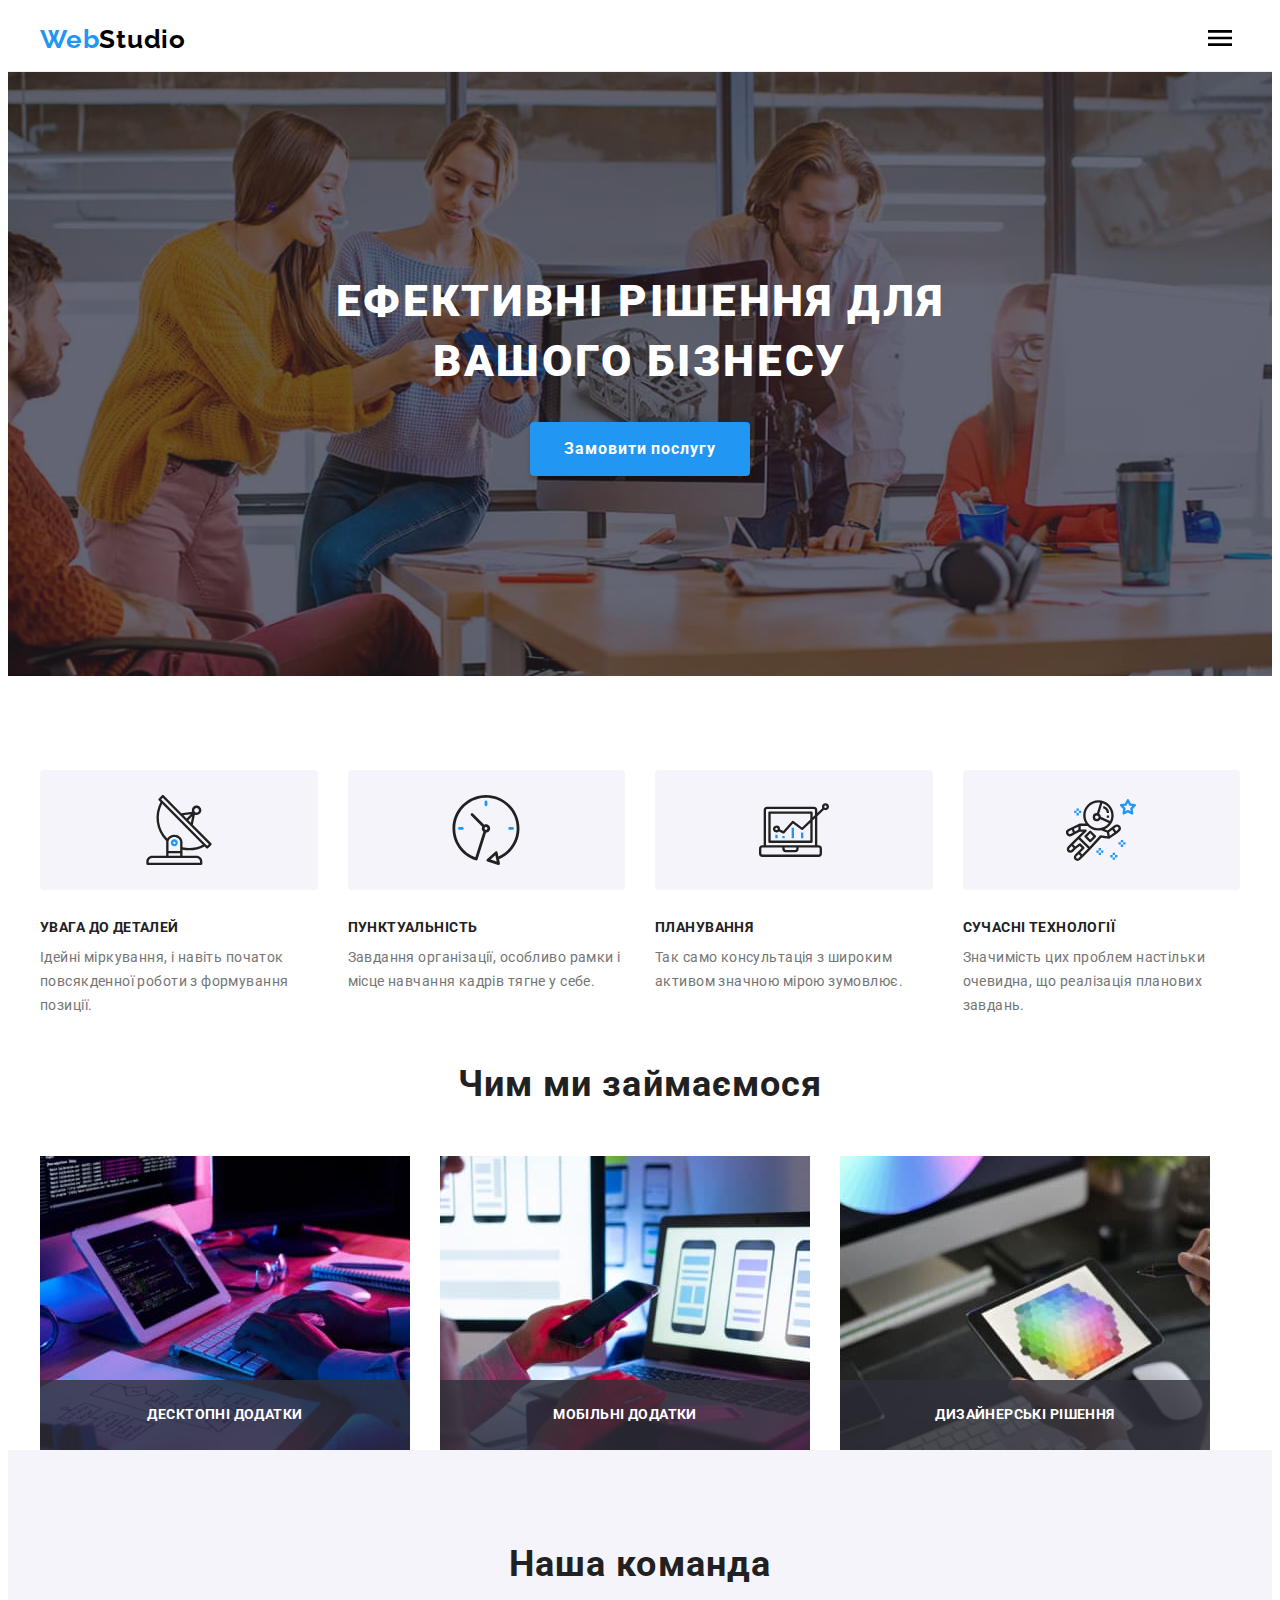
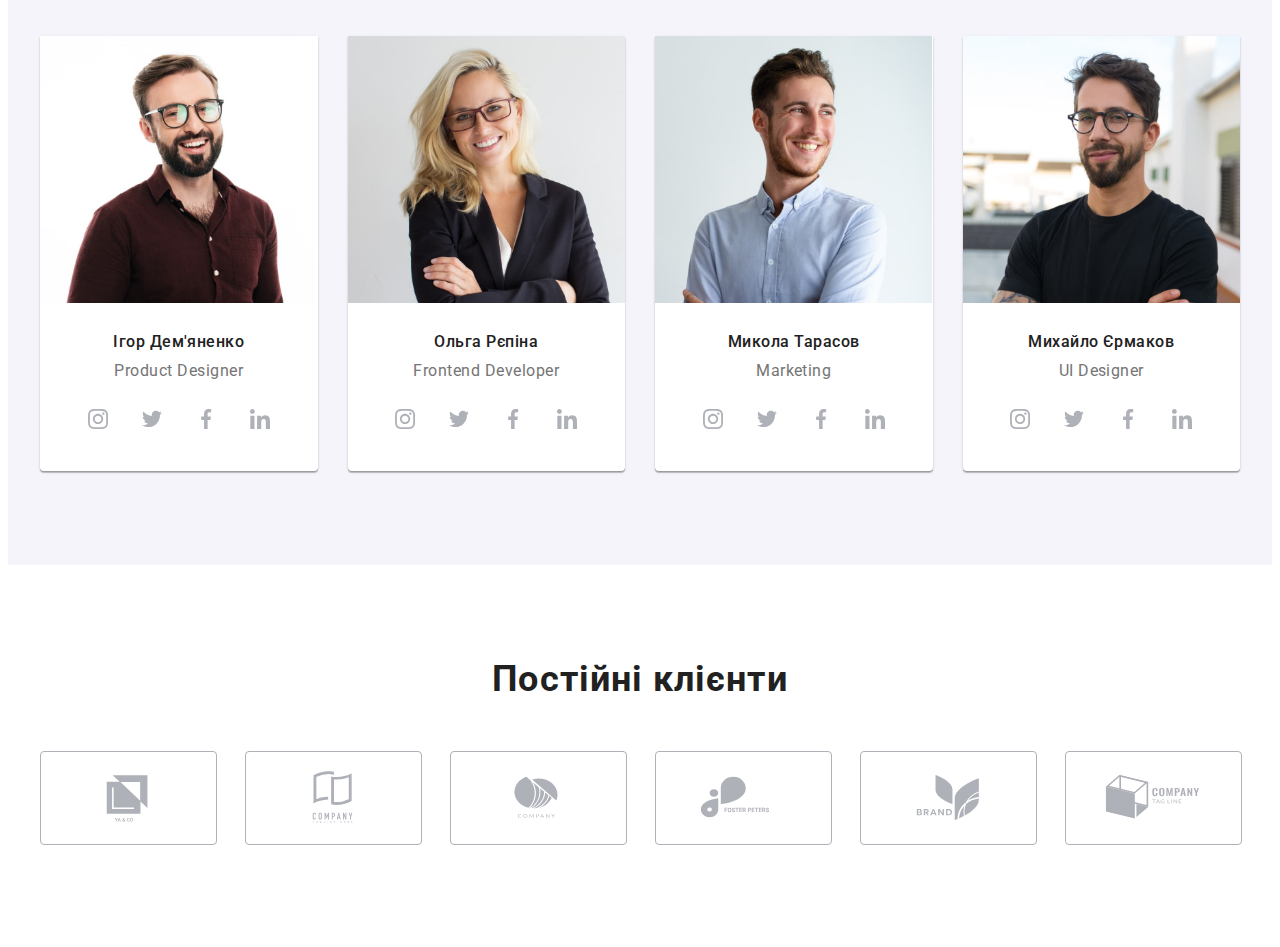
==== commit 8ff81ffd: "header-not-final" ====
--- a/index.html
+++ b/index.html
@@ -65,15 +65,15 @@
           </li>
         </ul>
 
-        <button type="button" class="menu-open-btn">
+        <button type="button" class="menu-open-btn" data-menu-open>
           <svg class="mobile-menu-icon" width="24" height="16">
             <use href="./images/icons.svg#icon-mob-menu"></use>
           </svg>
         </button>
       </div>
-      <div class="mob-menu">
+      <div class="menu is-hidden" data-menu>
         <div class="mobile-container">
-          <button type="button" class="menu-close-btn">
+          <button type="button" class="menu-close-btn" data-menu-close>
             <svg class="mobile-close-icon" width="19" height="19">
               <use href="./images/icons.svg#icon-mob-close-menu"></use>
             </svg>
@@ -625,7 +625,7 @@
         </div>
       </div>
     </footer> -->
-    <!-- <div class="backdrop is-hidden" data-modal>
+    <div class="backdrop is-hidden" data-modal>
       <div class="modal">
         <button type="button" class="btn modal-btn" data-modal-close>
           <svg class="backdrop-icon" width="18" height="18">
@@ -715,7 +715,8 @@
           <button type="submit" class="modal-form-btn">Відправити</button>
         </form>
       </div>
-    </div> -->
-    <!-- <script src="./js/modal.js"></script> -->
+    </div>
+    <script src="./js/modal.js"></script>
+    <script src="./js/menu.js"></script>
   </body>
 </html>
--- a/css/main.min.css
+++ b/css/main.min.css
@@ -1 +1 @@
-:root{--animation: 250ms cubic-bezier(0.4, 0, 0.2, 1);--main-color: #212121;--link-color: #2196f3;--second-text-color: #757575;--logo-color: #000000;--second-color: #ffffff;--team-background-color: #ffffff;--background-color-second: #2f303a;--background-color-third: #f5f4fa;--footer-link-color: rgba(255, 255, 255, 0.6);--btn-background-color: #2196f3;--btn-second-color: #188ce8;--border-color-first: #ececec;--border-color-second: #eeeeee;--background-color-hero: #c4c4c4;--icon-color: #afb1b8}body{font-family:"Roboto",sans-serif;background-color:#fff;color:var(--main-color)}img{display:block;max-width:100%;height:auto}p,h1,h2,h3,h4,h5,h6{margin:0}ul{margin:0;padding-left:0}.list{list-style:none}.link{text-decoration:none}.visually-hidden{position:absolute;white-space:nowrap;width:1px;height:1px;overflow:hidden;border:0;padding:0;clip:rect(0 0 0 0);-webkit-clip-path:inset(50%);clip-path:inset(50%);margin:-1px}.container{width:100%;padding-left:15px;padding-right:15px;margin:0 auto}@media screen and (min-width: 480px){.container{width:480px}}@media screen and (min-width: 768px){.container{width:768px}}@media screen and (min-width: 1200px){.container{width:1200px}}.section{padding-top:60px;padding-bottom:60px}@media screen and (min-width: 1200px){.section{padding-top:94px;padding-bottom:94px}}.header{border-bottom:1px solid var(--border-color-first)}.header-container{display:flex;align-items:center}.navigation{display:none;gap:50px;font-weight:500;font-size:14px;line-height:1.14;letter-spacing:.02em;color:var(--main-color)}.navigation__link{color:var(--main-color);padding-top:32px;padding-bottom:32px;display:block;min-width:48px;transition:color var(--animation)}.navigation__link:hover,.navigation__link:focus{color:var(--link-color)}.navigation__link.current{color:var(--link-color);position:relative;text-align:center}.navigation__link.current::after{position:absolute;bottom:-1px;display:block;content:"";width:100%;height:4px;border-radius:2px;background-color:var(--link-color)}.contact-list{display:none;gap:50px;margin-left:auto}.contact-list__header-mail,.contact-list__header-tel{display:flex;align-items:center;padding-top:32px;padding-bottom:32px;font-weight:500;font-size:14px;line-height:1.14;letter-spacing:.02em;color:var(--second-text-color);transition:color var(--animation)}.contact-list__header-mail:hover,.contact-list__header-mail:focus,.contact-list__header-tel:hover,.contact-list__header-tel:focus{color:var(--link-color)}.contact-list__logo-mail,.contact-list__logo-tel{fill:currentColor;margin-right:10px}.menu-open-btn{margin-left:auto;width:40px;height:40px;background-color:rgba(0,0,0,0);border:none;cursor:pointer}.menu-close-btn{display:block;margin-left:auto;width:40px;height:40px;background-color:rgba(0,0,0,0);border:none;cursor:pointer}.mobile-container{width:100%;padding-left:40px;padding-right:40px}.mob-menu{padding-top:10px;padding-bottom:48px;position:fixed;top:0;background-color:var(--team-background-color);width:100vw;height:100vh;z-index:1}.mob-menu-pos{height:100%;display:flex;flex-direction:column;justify-content:space-between}.mobile{margin-bottom:50px}.mobile__item:not(:last-child){margin-bottom:32px}.mobile__link{font-weight:500;font-size:40px;line-height:1.17;letter-spacing:.02em;color:var(--main-color)}.mobile__link.current{color:var(--link-color)}.mob-contact-list__header-tel{font-weight:500;font-size:34px;line-height:1.17;letter-spacing:.02em;color:var(--link-color)}.mob-tel-item{margin-bottom:32px}.mob-contact-list__header-mail{font-weight:500;font-size:24px;line-height:1.17;letter-spacing:.02em;color:var(--second-text-color)}.logo{padding-top:24px;padding-bottom:25px;margin-right:93px;display:block;font-family:"Raleway";font-style:normal;font-weight:700;font-size:26px;line-height:1.19;letter-spacing:.03em;color:var(--link-color);text-decoration:none}.logo--part{color:var(--logo-color)}.hero{background-color:var(--background-color-hero);text-align:center;padding-top:118px;padding-bottom:118px;margin-left:auto;margin-right:auto;max-width:1600px;background-image:linear-gradient(to right, rgba(47, 48, 58, 0.4), rgba(47, 48, 58, 0.4)),url(../images/hero-bg-mobile.jpg);background-repeat:no-repeat;background-position:center;background-size:cover}@media(min-device-pixel-ratio: 2),(-webkit-min-device-pixel-ratio: 2),(min-resolution: 192dpi),(min-resolution: 2dppx){.hero{background-image:linear-gradient(to right, rgba(47, 48, 58, 0.4), rgba(47, 48, 58, 0.4)),url(../images/hero-bg-mobile-2x.jpg)}}@media screen and (min-width: 768px){.hero{background-image:linear-gradient(to right, rgba(47, 48, 58, 0.4), rgba(47, 48, 58, 0.4)),url(../images/hero-bg-tablet.jpg)}}@media screen and (min-width: 768px)and (min-device-pixel-ratio: 2),screen and (min-width: 768px)and (-webkit-min-device-pixel-ratio: 2),screen and (min-width: 768px)and (min-resolution: 192dpi),screen and (min-width: 768px)and (min-resolution: 2dppx){.hero{background-image:linear-gradient(to right, rgba(47, 48, 58, 0.4), rgba(47, 48, 58, 0.4)),url(../images/hero-bg-tablet-2x.jpg)}}@media screen and (min-width: 1200px){.hero{padding-top:200px;padding-bottom:200px;background-image:linear-gradient(to right, rgba(47, 48, 58, 0.4), rgba(47, 48, 58, 0.4)),url(../images/hero-img.jpg);background-repeat:no-repeat;background-position:center;background-size:cover}}@media screen and (min-width: 1200px)and (min-device-pixel-ratio: 2),screen and (min-width: 1200px)and (-webkit-min-device-pixel-ratio: 2),screen and (min-width: 1200px)and (min-resolution: 192dpi),screen and (min-width: 1200px)and (min-resolution: 2dppx){.hero{background-image:linear-gradient(to right, rgba(47, 48, 58, 0.4), rgba(47, 48, 58, 0.4)),url(../images/hero-bg-2x.jpg)}}.hero__title{margin:0 auto;margin-bottom:30px;max-width:360px;font-weight:900;font-size:20px;line-height:1.62;letter-spacing:.06em;text-transform:uppercase;color:var(--second-color)}@media screen and (min-width: 480px){.hero__title{font-size:26px}}@media screen and (min-width: 1200px){.hero__title{font-size:44px;line-height:1.36;max-width:696px}}.hero__btn{padding:10px 24px;min-width:200px;font-family:inherit;background-color:var(--btn-background-color);box-shadow:0px 4px 4px rgba(0,0,0,.15);border-radius:4px;font-weight:700;font-size:16px;line-height:1.88;text-align:center;letter-spacing:.06em;border-color:rgba(0,0,0,0);color:var(--second-color);cursor:pointer;transition:background-color var(--animation)}.hero__btn:hover,.hero__btn:focus{background-color:var(--btn-second-color)}@media screen and (min-width: 1200px){.hero__btn{padding:10px 32px}}@media screen and (min-width: 1200px){.advantage{padding-bottom:47px}}.advantage-list{display:flex;flex-wrap:wrap;gap:30px}.advantage-list__item{width:100%;display:block}@media screen and (min-width: 768px){.advantage-list__item{width:calc((100% - 30px)/2)}}@media screen and (min-width: 1200px){.advantage-list__item{width:calc((100% - 90px)/4)}}.advantage-list__item::before{content:"";height:120px;background-color:var(--background-color-third);border-radius:4px;display:block;margin-bottom:30px;background-size:70px 70px;background-position:center;background-repeat:no-repeat}.advantage-list__item.details::before{background-image:url(../images/svg/antenna.svg)}.advantage-list__item.punc::before{background-image:url(../images/svg/clock.svg)}.advantage-list__item.plan::before{background-image:url(../images/svg/diagram.svg)}.advantage-list__item.tech::before{background-image:url(../images/svg/astronaut.svg)}.advantage-list__title{margin-bottom:10px;font-weight:700;font-size:14px;line-height:1.14;letter-spacing:.03em;text-transform:uppercase;text-align:center}@media screen and (min-width: 768px){.advantage-list__title{text-align:left}}.advantage-list__text{font-size:14px;line-height:1.71;letter-spacing:.03em;color:var(--second-text-color)}.examples{padding-top:47px;display:none}@media screen and (min-width: 1200px){.examples{display:contents}}.examples-title{margin-bottom:50px;font-size:36px;line-height:1.16;text-align:center;letter-spacing:.03em}.sample__list{display:flex;gap:30px}.sample__thumb{position:relative}.sample__img-thumb{display:flex;position:absolute;width:100%;height:70px;bottom:0;background-color:rgba(47,48,58,.8);font-weight:700;font-size:14px;line-height:1.14;align-items:center;justify-content:center;letter-spacing:.03em;text-transform:uppercase;color:var(--second-color)}.team-title{text-align:center;letter-spacing:.03em;font-size:28px;line-height:1.18;margin-bottom:30px}@media screen and (min-width: 1200px){.team-title{font-size:36px;line-height:1.16;margin-bottom:50px}}.team{background-color:var(--background-color-third);text-align:center}.team-list{display:flex;flex-wrap:wrap;text-align:center;gap:30px}.img-sign{padding:30px 0 24px 0}@media screen and (min-width: 1200px){.img-sign{padding:30px 0}}.team-list-item{background-color:var(--team-background-color);box-shadow:0px 1px 3px rgba(0,0,0,.12),0px 1px 1px rgba(0,0,0,.14),0px 2px 1px rgba(0,0,0,.2);border-radius:0px 0px 4px 4px}@media screen and (min-width: 768px){.team-list-item{width:calc((100% - 30px)/2)}}@media screen and (min-width: 1200px){.team-list-item{width:calc((100% - 90px)/4)}}.team-list-name{font-weight:500;font-size:16px;line-height:1.18;letter-spacing:.03em;margin-bottom:10px}.team-list-position{font-size:16px;line-height:1.18;letter-spacing:.03em;color:var(--second-text-color)}.media-list-item{width:44px;height:44px;background-color:var(--team-background-color)}.media-list{display:flex;gap:10px;margin-top:16px;justify-content:center}.media-link{width:100%;height:100%;cursor:pointer;display:flex;align-items:center;justify-content:center;fill:var(--icon-color);border-radius:50%;transition:background-color var(--animation),fill var(--animation)}.media-link:focus,.media-link:hover{background-color:var(--btn-background-color);fill:var(--second-color)}.clients-title{margin-bottom:30px;font-size:28px;line-height:1.16;text-align:center;letter-spacing:.03em;color:var(--main-color)}@media screen and (min-width: 1200px){.clients-title{margin-bottom:50px;font-size:36px}}.clients-list{display:flex;flex-wrap:wrap;gap:30px}.clients-list-item{width:calc((100% - 30px)/2)}@media screen and (min-width: 768px){.clients-list-item{width:calc((100% - 60px)/3)}}@media screen and (min-width: 1200px){.clients-list-item{width:calc((100% - 150px)/6)}}.clients-link{width:100%;height:92px;display:flex;align-items:center;justify-content:center;color:var(--icon-color);border:1px solid var(--icon-color);border-radius:4px;transition:border-color var(--animation),color var(--animation)}.clients-link:hover,.clients-link:focus{color:var(--link-color);border-color:var(--link-color)}.clients-icon{fill:currentColor}.footer{background-color:var(--background-color-second);padding-top:60px;padding-bottom:60px}.footer-container{display:flex;align-items:baseline}.logo-footer{padding:0}.logo-part-footer{color:var(--second-color)}.adress{margin-top:20px;font-style:normal}.adress-list-item{margin-top:9px;display:block}.adress-list-item:first-child{margin-top:0}.adress-location{font-size:14px;line-height:1.71;letter-spacing:.03em;color:var(--second-color);transition:color var(--animation)}.adress-location:hover{color:var(--link-color)}.adress-location:focus{color:var(--link-color)}.adress-tel,.adress-mail{font-size:14px;line-height:1.71;letter-spacing:.03em;color:var(--footer-link-color);transition:color var(--animation)}.adress-tel:hover,.adress-mail:hover{color:var(--link-color)}.adress-tel:focus,.adress-mail:focus{color:var(--link-color)}.footer-media{margin-left:70px;margin-right:93px}.media-text{margin-bottom:20px;font-weight:700;font-size:14px;line-height:1.16;letter-spacing:.03em;text-transform:uppercase;color:var(--second-color)}.footer-list{margin:0;display:flex;gap:10px}.footer-list-item{width:44px;height:44px;background-color:rgba(255,255,255,.1);border-radius:50%}.footer-link{border-radius:50%;width:100%;height:100%;cursor:pointer;display:flex;align-items:center;justify-content:center;fill:var(--second-color);transition:background-color var(--animation)}.footer-link:hover{fill:var(--second-color);background-color:var(--btn-background-color)}.footer-link:focus{fill:var(--second-color);background-color:var(--btn-background-color)}.footer-form{width:100%}.footer-form-title{margin-bottom:20px;font-weight:700;font-size:14px;line-height:1.14;letter-spacing:.03em;text-transform:uppercase;color:var(--second-color)}.footer-form-email{padding-left:15px;width:358px;height:50px;border:1px solid rgba(255,255,255,.3);filter:drop-shadow(0px 4px 4px rgba(0, 0, 0, 0.15));border-radius:4px;background-color:var(--background-color-second);color:var(--second-color);transition:border-color var(--animation)}.footer-form-email:focus{border-color:var(--btn-background-color);outline:rgba(0,0,0,0)}.footer-form-email::-moz-placeholder{font-size:16px;line-height:1.25;letter-spacing:.03em;color:var(--footer-link-color)}.footer-form-email:-ms-input-placeholder{font-size:16px;line-height:1.25;letter-spacing:.03em;color:var(--footer-link-color)}.footer-form-email::placeholder{font-size:16px;line-height:1.25;letter-spacing:.03em;color:var(--footer-link-color)}.footer-form-button{display:flex;align-items:center;justify-content:center;margin-left:10px;width:200px;height:50px;background:var(--btn-background-color);box-shadow:0px 4px 4px rgba(0,0,0,.15);border-radius:4px;border-color:rgba(0,0,0,0);font-weight:700;font-size:16px;line-height:1.88;letter-spacing:.06em;cursor:pointer;color:var(--second-color);fill:var(--second-color);transition:background-color var(--animation)}.footer-form-button:hover{background-color:var(--btn-second-color)}.footter-form-icon{margin-left:10px}.footer-sign{display:flex;align-items:center}.portfolio-list{display:flex;justify-content:center;gap:8px;margin-bottom:50px}.portfolio-list-btn{padding:6px 22px;font-family:inherit;cursor:pointer;font-weight:500;font-size:16px;line-height:1.62;border-color:rgba(0,0,0,0);border-radius:4px;text-align:center;letter-spacing:.03em;background-color:var(--background-color-third);transition:color var(--animation),background-color var(--animation),box-shadow var(--animation)}.portfolio-list-btn:hover,.portfolio-list-btn:focus{color:var(--second-color);background-color:var(--btn-background-color);box-shadow:0px 3px 1px rgba(0,0,0,.1),0px 1px 2px rgba(0,0,0,.08),0px 2px 2px rgba(0,0,0,.12)}.portfolio-examples-list{display:flex;flex-wrap:wrap;margin:-15px}.portfolio-examples-item{margin:15px;width:370px}.portfolio-link{width:100%;height:100%;display:block;color:var(--main-color);background-color:var(--background-color-third);transition:box-shadow var(--animation),transform var(--animation)}.portfolio-link:focus{box-shadow:0px 1px 1px rgba(0,0,0,.12),0px 4px 4px rgba(0,0,0,.06),1px 4px 6px rgba(0,0,0,.16)}.portfolio-link:hover{box-shadow:0px 1px 1px rgba(0,0,0,.12),0px 4px 4px rgba(0,0,0,.06),1px 4px 6px rgba(0,0,0,.16)}.portfolio-img-thumb{position:relative;overflow:hidden}.portfolio-img-text{position:absolute;left:0;top:0;transform:translateY(100%);transition:transform var(--animation);overflow:auto;padding:63px 24px 0px 24px;height:100%;font-size:18px;line-height:1.56;letter-spacing:.03em;color:var(--second-color);background:rgba(33,150,243,.9);box-shadow:0px 4px 4px rgba(0,0,0,.25)}.portfolio-link:hover .portfolio-img-text{transform:translateY(0)}.portfolio-link:focus .portfolio-img-text{transform:translateY(0)}.portfolio-examples-name{margin-bottom:4px;font-size:18px;line-height:2;letter-spacing:.06em}.portfolio-examples-type{font-size:16px;line-height:1.88;letter-spacing:.03em;color:var(--second-text-color)}.portfolio-img-sign{padding:20px 24px;background-color:var(--team-background-color);border-left:1px solid var(--border-color-second);border-right:1px solid var(--border-color-second);border-bottom:1px solid var(--border-color-second)}.backdrop{width:100%;height:100%;position:fixed;top:0;background-color:rgba(0,0,0,.2);transition:opacity var(--animation),visibility var(--animation)}.modal{padding:40px;width:528px;min-height:581px;background-color:var(--team-background-color);box-shadow:0px 1px 3px rgba(0,0,0,.12),0px 1px 1px rgba(0,0,0,.14),0px 2px 1px rgba(0,0,0,.2);border-radius:4px;position:absolute;top:50%;left:50%;transform:translate(-50%, -50%) scaleY(1);transition:transform var(--animation)}.backdrop.is-hidden .modal{transform:translate(-50%, -50%) scaleY(0)}.modal-btn{width:30px;height:30px;border-radius:50%;border:1px solid rgba(0,0,0,.1);background-color:var(--team-background-color);position:absolute;right:8px;top:8px;display:flex;align-items:center;justify-content:center;padding:0;cursor:pointer}.backdrop-icon{transition:fill var(--animation)}.modal-btn:hover>.backdrop-icon{fill:var(--btn-background-color)}.modal-btn:focus>.backdrop-icon{fill:var(--btn-background-color)}.is-hidden{visibility:hidden;opacity:0;pointer-events:none}.modal-title{margin-bottom:12px;font-weight:700;font-size:20px;line-height:1.15;letter-spacing:.03em;color:var(--main-color);text-align:center}.modal-field{margin-bottom:10px}.modal-field-comment{margin-bottom:20px}.modal-form-item{padding-left:42px;width:100%;height:40px;border:1px solid rgba(33,33,33,.2);border-radius:4px;outline:rgba(0,0,0,0);transition:border var(--animation)}.modal-form-item:focus{border:1px solid var(--link-color);border-radius:4px}.modal-field label{font-size:12px;line-height:1.16;letter-spacing:.01em;color:var(--second-text-color)}.modal-wrap{margin-top:4px;position:relative}.modal-name-icon,.modal-tel-icon,.modal-email-icon{position:absolute;left:0px;top:50%;transform:translateY(-50%);left:12px;transition:fill var(--animation)}.modal-form-item:focus+.modal-name-icon,.modal-form-item:focus+.modal-tel-icon,.modal-form-item:focus+.modal-email-icon{fill:var(--btn-background-color)}.modal-textarea{padding:12px 16px;margin-top:4px;resize:none;height:120px}.modal-textarea::-moz-placeholder{font-size:12px;line-height:1.16;letter-spacing:.01em;color:rgba(117,117,117,.5)}.modal-textarea:-ms-input-placeholder{font-size:12px;line-height:1.16;letter-spacing:.01em;color:rgba(117,117,117,.5)}.modal-textarea::placeholder{font-size:12px;line-height:1.16;letter-spacing:.01em;color:rgba(117,117,117,.5)}.modal-submit-field{margin-bottom:30px;font-size:14px;line-height:1.71;letter-spacing:.03em;color:var(--second-text-color);text-align:center}.modal-submit-label{position:relative}.modal-icon,.modal-icon-focus{position:absolute;left:-20px;top:50%;transform:translateY(-50%)}.modal-icon-focus{fill:rgba(0,0,0,0);border-radius:2px}.modal-submit:checked+.modal-submit-label>.modal-icon{fill:rgba(0,0,0,0)}.modal-submit:focus+.modal-submit-label>.modal-icon{fill:var(--link-color)}.modal-submit:checked+.modal-submit-label .modal-icon-focus{fill:var(--second-color);background-color:var(--btn-background-color)}.modal-form-link{-webkit-text-decoration-line:underline;text-decoration-line:underline;color:var(--link-color)}.modal-form-btn{padding:10px 52px;margin:0 auto;display:block;background-color:var(--btn-background-color);box-shadow:0px 4px 4px rgba(0,0,0,.15);border-radius:4px;cursor:pointer;border-color:rgba(0,0,0,0);font-weight:700;font-size:16px;line-height:1.88;letter-spacing:.06em;color:var(--second-color);transition:background-color var(--animation)}.modal-form-btn:hover{background-color:var(--btn-second-color)}/*# sourceMappingURL=main.min.css.map */+:root{--animation: 250ms cubic-bezier(0.4, 0, 0.2, 1);--main-color: #212121;--link-color: #2196f3;--second-text-color: #757575;--logo-color: #000000;--second-color: #ffffff;--team-background-color: #ffffff;--background-color-second: #2f303a;--background-color-third: #f5f4fa;--footer-link-color: rgba(255, 255, 255, 0.6);--btn-background-color: #2196f3;--btn-second-color: #188ce8;--border-color-first: #ececec;--border-color-second: #eeeeee;--background-color-hero: #c4c4c4;--icon-color: #afb1b8}body{font-family:"Roboto",sans-serif;background-color:#fff;color:var(--main-color)}img{display:block;max-width:100%;height:auto}p,h1,h2,h3,h4,h5,h6{margin:0}ul{margin:0;padding-left:0}.list{list-style:none}.link{text-decoration:none}.visually-hidden{position:absolute;white-space:nowrap;width:1px;height:1px;overflow:hidden;border:0;padding:0;clip:rect(0 0 0 0);-webkit-clip-path:inset(50%);clip-path:inset(50%);margin:-1px}.no-scroll{overflow:hidden}.container{width:100%;padding-left:15px;padding-right:15px;margin:0 auto}@media screen and (min-width: 480px){.container{width:480px}}@media screen and (min-width: 768px){.container{width:768px}}@media screen and (min-width: 1200px){.container{width:1200px}}.section{padding-top:60px;padding-bottom:60px}@media screen and (min-width: 1200px){.section{padding-top:94px;padding-bottom:94px}}.header{border-bottom:1px solid var(--border-color-first)}.header-container{display:flex;align-items:center}.navigation{display:none;gap:50px;font-weight:500;font-size:14px;line-height:1.14;letter-spacing:.02em;color:var(--main-color)}.navigation__link{color:var(--main-color);padding-top:32px;padding-bottom:32px;display:block;min-width:48px;transition:color var(--animation)}.navigation__link:hover,.navigation__link:focus{color:var(--link-color)}.navigation__link.current{color:var(--link-color);position:relative;text-align:center}.navigation__link.current::after{position:absolute;bottom:-1px;display:block;content:"";width:100%;height:4px;border-radius:2px;background-color:var(--link-color)}.contact-list{display:none;gap:50px;margin-left:auto}.contact-list__header-mail,.contact-list__header-tel{display:flex;align-items:center;padding-top:32px;padding-bottom:32px;font-weight:500;font-size:14px;line-height:1.14;letter-spacing:.02em;color:var(--second-text-color);transition:color var(--animation)}.contact-list__header-mail:hover,.contact-list__header-mail:focus,.contact-list__header-tel:hover,.contact-list__header-tel:focus{color:var(--link-color)}.contact-list__logo-mail,.contact-list__logo-tel{fill:currentColor;margin-right:10px}.menu-open-btn{margin-left:auto;width:40px;height:40px;background-color:rgba(0,0,0,0);border:none;cursor:pointer}.menu-close-btn:focus,.menu-close-btn:hover .mobile-close-icon{fill:blue}.mobile-close-icon{transition:fill var(--animation)}.menu-close-btn{display:block;margin-left:auto;width:40px;height:40px;background-color:rgba(0,0,0,0);border:none;cursor:pointer}.mobile-container{width:100%;height:100%;padding-left:40px;padding-right:15px}.menu{padding-top:10px;padding-bottom:48px;position:fixed;top:0;background-color:var(--team-background-color);width:100vw;height:100vh;z-index:1}.mob-menu-pos{height:100%;display:flex;flex-direction:column;justify-content:space-between;overflow:auto}.mobile{margin-bottom:50px}.mobile__item:not(:last-child){margin-bottom:32px}.mobile__link{font-weight:500;font-size:40px;line-height:1.17;letter-spacing:.02em;color:var(--main-color)}.mobile__link.current{color:var(--link-color)}.mob-contact-list__header-tel{font-weight:500;font-size:34px;line-height:1.17;letter-spacing:.02em;color:var(--link-color)}.mob-tel-item{margin-bottom:32px}.mob-contact-list__header-mail{font-weight:500;font-size:24px;line-height:1.17;letter-spacing:.02em;color:var(--second-text-color)}.logo{padding-top:16px;padding-bottom:16px;display:block;font-family:"Raleway";font-style:normal;font-weight:700;font-size:26px;line-height:1.19;letter-spacing:.03em;color:var(--link-color);text-decoration:none}.logo--part{color:var(--logo-color)}.hero{background-color:var(--background-color-hero);text-align:center;padding-top:118px;padding-bottom:118px;margin-left:auto;margin-right:auto;max-width:1600px;background-image:linear-gradient(to right, rgba(47, 48, 58, 0.4), rgba(47, 48, 58, 0.4)),url(../images/hero-bg-mobile.jpg);background-repeat:no-repeat;background-position:center;background-size:cover}@media(min-device-pixel-ratio: 2),(-webkit-min-device-pixel-ratio: 2),(min-resolution: 192dpi),(min-resolution: 2dppx){.hero{background-image:linear-gradient(to right, rgba(47, 48, 58, 0.4), rgba(47, 48, 58, 0.4)),url(../images/hero-bg-mobile-2x.jpg)}}@media screen and (min-width: 768px){.hero{background-image:linear-gradient(to right, rgba(47, 48, 58, 0.4), rgba(47, 48, 58, 0.4)),url(../images/hero-bg-tablet.jpg)}}@media screen and (min-width: 768px)and (min-device-pixel-ratio: 2),screen and (min-width: 768px)and (-webkit-min-device-pixel-ratio: 2),screen and (min-width: 768px)and (min-resolution: 192dpi),screen and (min-width: 768px)and (min-resolution: 2dppx){.hero{background-image:linear-gradient(to right, rgba(47, 48, 58, 0.4), rgba(47, 48, 58, 0.4)),url(../images/hero-bg-tablet-2x.jpg)}}@media screen and (min-width: 1200px){.hero{padding-top:200px;padding-bottom:200px;background-image:linear-gradient(to right, rgba(47, 48, 58, 0.4), rgba(47, 48, 58, 0.4)),url(../images/hero-img.jpg);background-repeat:no-repeat;background-position:center;background-size:cover}}@media screen and (min-width: 1200px)and (min-device-pixel-ratio: 2),screen and (min-width: 1200px)and (-webkit-min-device-pixel-ratio: 2),screen and (min-width: 1200px)and (min-resolution: 192dpi),screen and (min-width: 1200px)and (min-resolution: 2dppx){.hero{background-image:linear-gradient(to right, rgba(47, 48, 58, 0.4), rgba(47, 48, 58, 0.4)),url(../images/hero-bg-2x.jpg)}}.hero__title{margin:0 auto;margin-bottom:30px;max-width:360px;font-weight:900;font-size:20px;line-height:1.62;letter-spacing:.06em;text-transform:uppercase;color:var(--second-color)}@media screen and (min-width: 480px){.hero__title{font-size:26px}}@media screen and (min-width: 1200px){.hero__title{font-size:44px;line-height:1.36;max-width:696px}}.hero__btn{padding:10px 24px;min-width:200px;font-family:inherit;background-color:var(--btn-background-color);box-shadow:0px 4px 4px rgba(0,0,0,.15);border-radius:4px;font-weight:700;font-size:16px;line-height:1.88;text-align:center;letter-spacing:.06em;border-color:rgba(0,0,0,0);color:var(--second-color);cursor:pointer;transition:background-color var(--animation)}.hero__btn:hover,.hero__btn:focus{background-color:var(--btn-second-color)}@media screen and (min-width: 1200px){.hero__btn{padding:10px 32px}}@media screen and (min-width: 1200px){.advantage{padding-bottom:47px}}.advantage-list{display:flex;flex-wrap:wrap;gap:30px}.advantage-list__item{width:100%;display:block}@media screen and (min-width: 768px){.advantage-list__item{width:calc((100% - 30px)/2)}}@media screen and (min-width: 1200px){.advantage-list__item{width:calc((100% - 90px)/4)}}.advantage-list__item::before{content:"";height:120px;background-color:var(--background-color-third);border-radius:4px;display:block;margin-bottom:30px;background-size:70px 70px;background-position:center;background-repeat:no-repeat}.advantage-list__item.details::before{background-image:url(../images/svg/antenna.svg)}.advantage-list__item.punc::before{background-image:url(../images/svg/clock.svg)}.advantage-list__item.plan::before{background-image:url(../images/svg/diagram.svg)}.advantage-list__item.tech::before{background-image:url(../images/svg/astronaut.svg)}.advantage-list__title{margin-bottom:10px;font-weight:700;font-size:14px;line-height:1.14;letter-spacing:.03em;text-transform:uppercase;text-align:center}@media screen and (min-width: 768px){.advantage-list__title{text-align:left}}.advantage-list__text{font-size:14px;line-height:1.71;letter-spacing:.03em;color:var(--second-text-color)}.examples{padding-top:47px;display:none}@media screen and (min-width: 1200px){.examples{display:contents}}.examples-title{margin-bottom:50px;font-size:36px;line-height:1.16;text-align:center;letter-spacing:.03em}.sample__list{display:flex;gap:30px}.sample__thumb{position:relative}.sample__img-thumb{display:flex;position:absolute;width:100%;height:70px;bottom:0;background-color:rgba(47,48,58,.8);font-weight:700;font-size:14px;line-height:1.14;align-items:center;justify-content:center;letter-spacing:.03em;text-transform:uppercase;color:var(--second-color)}.team-title{text-align:center;letter-spacing:.03em;font-size:28px;line-height:1.18;margin-bottom:30px}@media screen and (min-width: 1200px){.team-title{font-size:36px;line-height:1.16;margin-bottom:50px}}.team{background-color:var(--background-color-third);text-align:center}.team-list{display:flex;flex-wrap:wrap;text-align:center;gap:30px}.img-sign{padding:30px 0 24px 0}@media screen and (min-width: 1200px){.img-sign{padding:30px 0}}.team-list-item{background-color:var(--team-background-color);box-shadow:0px 1px 3px rgba(0,0,0,.12),0px 1px 1px rgba(0,0,0,.14),0px 2px 1px rgba(0,0,0,.2);border-radius:0px 0px 4px 4px}@media screen and (min-width: 768px){.team-list-item{width:calc((100% - 30px)/2)}}@media screen and (min-width: 1200px){.team-list-item{width:calc((100% - 90px)/4)}}.team-list-name{font-weight:500;font-size:16px;line-height:1.18;letter-spacing:.03em;margin-bottom:10px}.team-list-position{font-size:16px;line-height:1.18;letter-spacing:.03em;color:var(--second-text-color)}.media-list-item{width:44px;height:44px;background-color:var(--team-background-color)}.media-list{display:flex;gap:10px;margin-top:16px;justify-content:center}.media-link{width:100%;height:100%;cursor:pointer;display:flex;align-items:center;justify-content:center;fill:var(--icon-color);border-radius:50%;transition:background-color var(--animation),fill var(--animation)}.media-link:focus,.media-link:hover{background-color:var(--btn-background-color);fill:var(--second-color)}.clients-title{margin-bottom:30px;font-size:28px;line-height:1.16;text-align:center;letter-spacing:.03em;color:var(--main-color)}@media screen and (min-width: 1200px){.clients-title{margin-bottom:50px;font-size:36px}}.clients-list{display:flex;flex-wrap:wrap;gap:30px}.clients-list-item{width:calc((100% - 30px)/2)}@media screen and (min-width: 768px){.clients-list-item{width:calc((100% - 60px)/3)}}@media screen and (min-width: 1200px){.clients-list-item{width:calc((100% - 150px)/6)}}.clients-link{width:100%;height:92px;display:flex;align-items:center;justify-content:center;color:var(--icon-color);border:1px solid var(--icon-color);border-radius:4px;transition:border-color var(--animation),color var(--animation)}.clients-link:hover,.clients-link:focus{color:var(--link-color);border-color:var(--link-color)}.clients-icon{fill:currentColor}.footer{background-color:var(--background-color-second);padding-top:60px;padding-bottom:60px}.footer-container{display:flex;align-items:baseline}.logo-footer{padding:0}.logo-part-footer{color:var(--second-color)}.adress{margin-top:20px;font-style:normal}.adress-list-item{margin-top:9px;display:block}.adress-list-item:first-child{margin-top:0}.adress-location{font-size:14px;line-height:1.71;letter-spacing:.03em;color:var(--second-color);transition:color var(--animation)}.adress-location:hover{color:var(--link-color)}.adress-location:focus{color:var(--link-color)}.adress-tel,.adress-mail{font-size:14px;line-height:1.71;letter-spacing:.03em;color:var(--footer-link-color);transition:color var(--animation)}.adress-tel:hover,.adress-mail:hover{color:var(--link-color)}.adress-tel:focus,.adress-mail:focus{color:var(--link-color)}.footer-media{margin-left:70px;margin-right:93px}.media-text{margin-bottom:20px;font-weight:700;font-size:14px;line-height:1.16;letter-spacing:.03em;text-transform:uppercase;color:var(--second-color)}.footer-list{margin:0;display:flex;gap:10px}.footer-list-item{width:44px;height:44px;background-color:rgba(255,255,255,.1);border-radius:50%}.footer-link{border-radius:50%;width:100%;height:100%;cursor:pointer;display:flex;align-items:center;justify-content:center;fill:var(--second-color);transition:background-color var(--animation)}.footer-link:hover{fill:var(--second-color);background-color:var(--btn-background-color)}.footer-link:focus{fill:var(--second-color);background-color:var(--btn-background-color)}.footer-form{width:100%}.footer-form-title{margin-bottom:20px;font-weight:700;font-size:14px;line-height:1.14;letter-spacing:.03em;text-transform:uppercase;color:var(--second-color)}.footer-form-email{padding-left:15px;width:358px;height:50px;border:1px solid rgba(255,255,255,.3);filter:drop-shadow(0px 4px 4px rgba(0, 0, 0, 0.15));border-radius:4px;background-color:var(--background-color-second);color:var(--second-color);transition:border-color var(--animation)}.footer-form-email:focus{border-color:var(--btn-background-color);outline:rgba(0,0,0,0)}.footer-form-email::-moz-placeholder{font-size:16px;line-height:1.25;letter-spacing:.03em;color:var(--footer-link-color)}.footer-form-email:-ms-input-placeholder{font-size:16px;line-height:1.25;letter-spacing:.03em;color:var(--footer-link-color)}.footer-form-email::placeholder{font-size:16px;line-height:1.25;letter-spacing:.03em;color:var(--footer-link-color)}.footer-form-button{display:flex;align-items:center;justify-content:center;margin-left:10px;width:200px;height:50px;background:var(--btn-background-color);box-shadow:0px 4px 4px rgba(0,0,0,.15);border-radius:4px;border-color:rgba(0,0,0,0);font-weight:700;font-size:16px;line-height:1.88;letter-spacing:.06em;cursor:pointer;color:var(--second-color);fill:var(--second-color);transition:background-color var(--animation)}.footer-form-button:hover{background-color:var(--btn-second-color)}.footter-form-icon{margin-left:10px}.footer-sign{display:flex;align-items:center}.portfolio-list{display:flex;justify-content:center;gap:8px;margin-bottom:50px}.portfolio-list-btn{padding:6px 22px;font-family:inherit;cursor:pointer;font-weight:500;font-size:16px;line-height:1.62;border-color:rgba(0,0,0,0);border-radius:4px;text-align:center;letter-spacing:.03em;background-color:var(--background-color-third);transition:color var(--animation),background-color var(--animation),box-shadow var(--animation)}.portfolio-list-btn:hover,.portfolio-list-btn:focus{color:var(--second-color);background-color:var(--btn-background-color);box-shadow:0px 3px 1px rgba(0,0,0,.1),0px 1px 2px rgba(0,0,0,.08),0px 2px 2px rgba(0,0,0,.12)}.portfolio-examples-list{display:flex;flex-wrap:wrap;margin:-15px}.portfolio-examples-item{margin:15px;width:370px}.portfolio-link{width:100%;height:100%;display:block;color:var(--main-color);background-color:var(--background-color-third);transition:box-shadow var(--animation),transform var(--animation)}.portfolio-link:focus{box-shadow:0px 1px 1px rgba(0,0,0,.12),0px 4px 4px rgba(0,0,0,.06),1px 4px 6px rgba(0,0,0,.16)}.portfolio-link:hover{box-shadow:0px 1px 1px rgba(0,0,0,.12),0px 4px 4px rgba(0,0,0,.06),1px 4px 6px rgba(0,0,0,.16)}.portfolio-img-thumb{position:relative;overflow:hidden}.portfolio-img-text{position:absolute;left:0;top:0;transform:translateY(100%);transition:transform var(--animation);overflow:auto;padding:63px 24px 0px 24px;height:100%;font-size:18px;line-height:1.56;letter-spacing:.03em;color:var(--second-color);background:rgba(33,150,243,.9);box-shadow:0px 4px 4px rgba(0,0,0,.25)}.portfolio-link:hover .portfolio-img-text{transform:translateY(0)}.portfolio-link:focus .portfolio-img-text{transform:translateY(0)}.portfolio-examples-name{margin-bottom:4px;font-size:18px;line-height:2;letter-spacing:.06em}.portfolio-examples-type{font-size:16px;line-height:1.88;letter-spacing:.03em;color:var(--second-text-color)}.portfolio-img-sign{padding:20px 24px;background-color:var(--team-background-color);border-left:1px solid var(--border-color-second);border-right:1px solid var(--border-color-second);border-bottom:1px solid var(--border-color-second)}.backdrop{width:100%;height:100%;position:fixed;top:0;background-color:rgba(0,0,0,.2);transition:opacity var(--animation),visibility var(--animation)}.modal{padding:40px;width:528px;min-height:581px;background-color:var(--team-background-color);box-shadow:0px 1px 3px rgba(0,0,0,.12),0px 1px 1px rgba(0,0,0,.14),0px 2px 1px rgba(0,0,0,.2);border-radius:4px;position:absolute;top:50%;left:50%;transform:translate(-50%, -50%) scaleY(1);transition:transform var(--animation)}.backdrop.is-hidden .modal{transform:translate(-50%, -50%) scaleY(0)}.modal-btn{width:30px;height:30px;border-radius:50%;border:1px solid rgba(0,0,0,.1);background-color:var(--team-background-color);position:absolute;right:8px;top:8px;display:flex;align-items:center;justify-content:center;padding:0;cursor:pointer}.backdrop-icon{transition:fill var(--animation)}.modal-btn:hover>.backdrop-icon{fill:var(--btn-background-color)}.modal-btn:focus>.backdrop-icon{fill:var(--btn-background-color)}.is-hidden{visibility:hidden;opacity:0;pointer-events:none}.modal-title{margin-bottom:12px;font-weight:700;font-size:20px;line-height:1.15;letter-spacing:.03em;color:var(--main-color);text-align:center}.modal-field{margin-bottom:10px}.modal-field-comment{margin-bottom:20px}.modal-form-item{padding-left:42px;width:100%;height:40px;border:1px solid rgba(33,33,33,.2);border-radius:4px;outline:rgba(0,0,0,0);transition:border var(--animation)}.modal-form-item:focus{border:1px solid var(--link-color);border-radius:4px}.modal-field label{font-size:12px;line-height:1.16;letter-spacing:.01em;color:var(--second-text-color)}.modal-wrap{margin-top:4px;position:relative}.modal-name-icon,.modal-tel-icon,.modal-email-icon{position:absolute;left:0px;top:50%;transform:translateY(-50%);left:12px;transition:fill var(--animation)}.modal-form-item:focus+.modal-name-icon,.modal-form-item:focus+.modal-tel-icon,.modal-form-item:focus+.modal-email-icon{fill:var(--btn-background-color)}.modal-textarea{padding:12px 16px;margin-top:4px;resize:none;height:120px}.modal-textarea::-moz-placeholder{font-size:12px;line-height:1.16;letter-spacing:.01em;color:rgba(117,117,117,.5)}.modal-textarea:-ms-input-placeholder{font-size:12px;line-height:1.16;letter-spacing:.01em;color:rgba(117,117,117,.5)}.modal-textarea::placeholder{font-size:12px;line-height:1.16;letter-spacing:.01em;color:rgba(117,117,117,.5)}.modal-submit-field{margin-bottom:30px;font-size:14px;line-height:1.71;letter-spacing:.03em;color:var(--second-text-color);text-align:center}.modal-submit-label{position:relative}.modal-icon,.modal-icon-focus{position:absolute;left:-20px;top:50%;transform:translateY(-50%)}.modal-icon-focus{fill:rgba(0,0,0,0);border-radius:2px}.modal-submit:checked+.modal-submit-label>.modal-icon{fill:rgba(0,0,0,0)}.modal-submit:focus+.modal-submit-label>.modal-icon{fill:var(--link-color)}.modal-submit:checked+.modal-submit-label .modal-icon-focus{fill:var(--second-color);background-color:var(--btn-background-color)}.modal-form-link{-webkit-text-decoration-line:underline;text-decoration-line:underline;color:var(--link-color)}.modal-form-btn{padding:10px 52px;margin:0 auto;display:block;background-color:var(--btn-background-color);box-shadow:0px 4px 4px rgba(0,0,0,.15);border-radius:4px;cursor:pointer;border-color:rgba(0,0,0,0);font-weight:700;font-size:16px;line-height:1.88;letter-spacing:.06em;color:var(--second-color);transition:background-color var(--animation)}.modal-form-btn:hover{background-color:var(--btn-second-color)}/*# sourceMappingURL=main.min.css.map */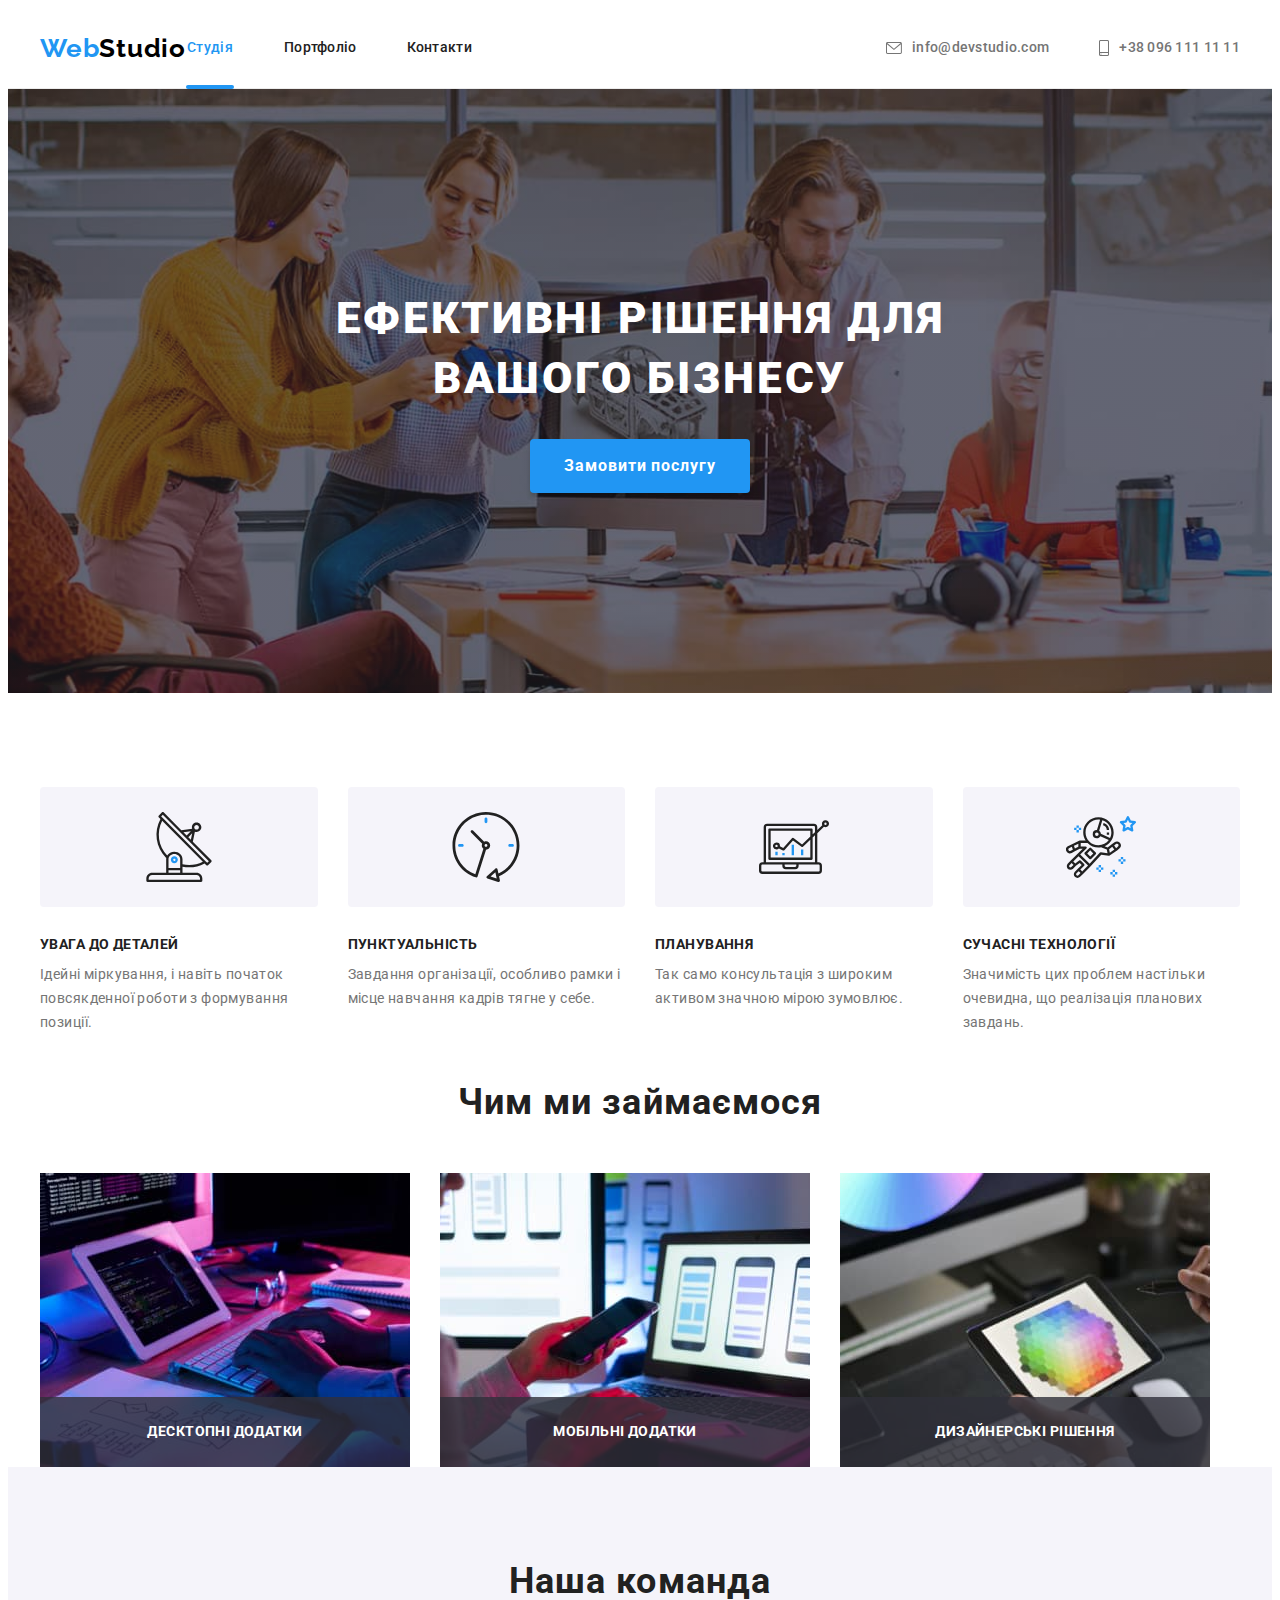
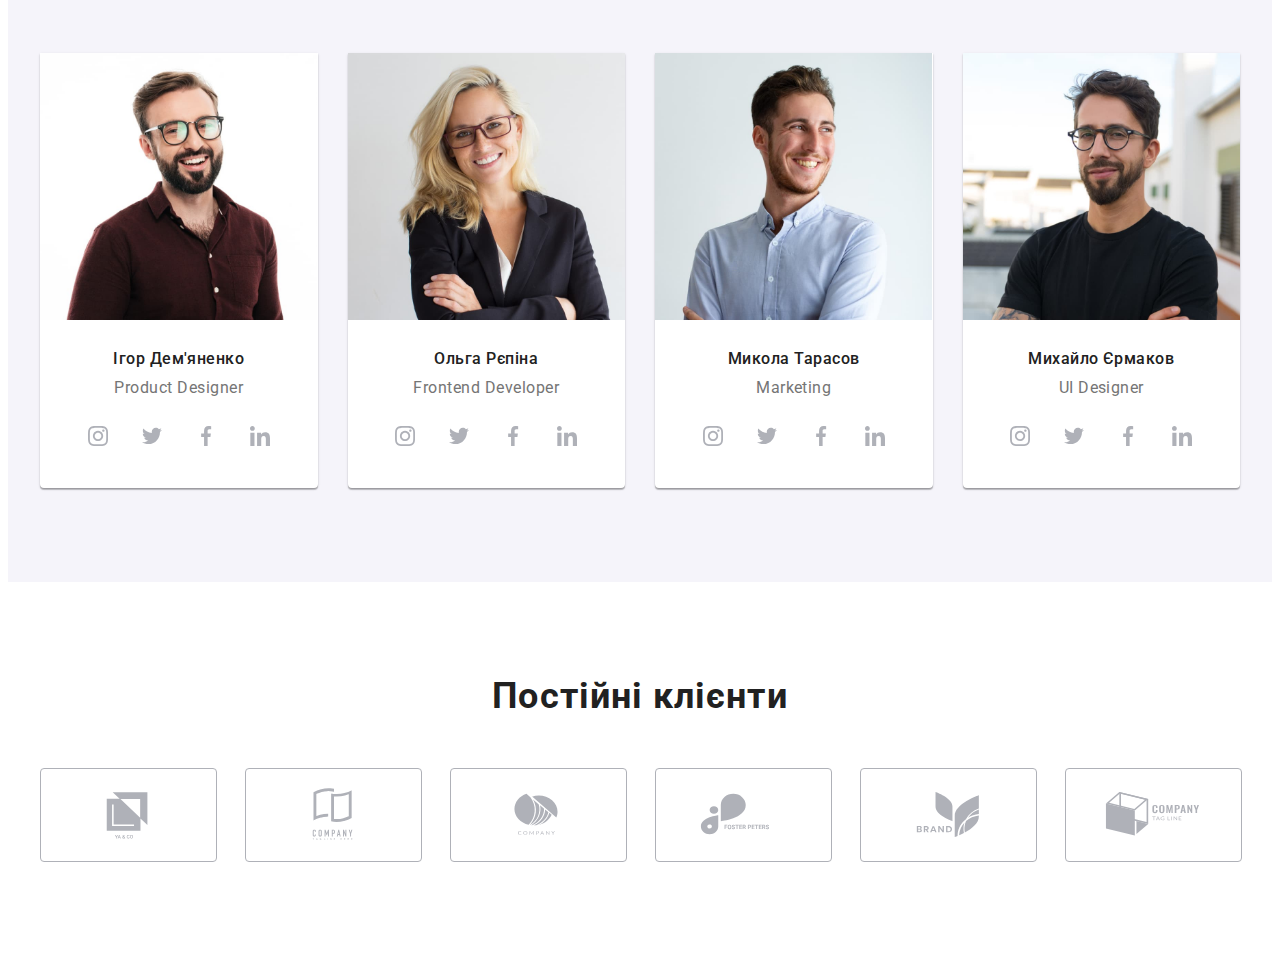
==== commit 76048df0: "added-mob-header" ====
--- a/index.html
+++ b/index.html
@@ -111,6 +111,20 @@
                   >
                     info@devstudio.com</a
                   >
+                </li>
+              </ul>
+              <ul class="mob-cont-list list">
+                <li class="mob-cont-item">
+                  <a class="link mob-cont-link" href="">Instagram</a>
+                </li>
+                <li class="mob-cont-item">
+                  <a class="link mob-cont-link" href="">Twitter</a>
+                </li>
+                <li class="mob-cont-item">
+                  <a class="link mob-cont-link" href="">Facebook</a>
+                </li>
+                <li class="mob-cont-item">
+                  <a class="link mob-cont-link" href="">LinkedIn</a>
                 </li>
               </ul>
             </div>
--- a/css/main.min.css
+++ b/css/main.min.css
@@ -1 +1 @@
-:root{--animation: 250ms cubic-bezier(0.4, 0, 0.2, 1);--main-color: #212121;--link-color: #2196f3;--second-text-color: #757575;--logo-color: #000000;--second-color: #ffffff;--team-background-color: #ffffff;--background-color-second: #2f303a;--background-color-third: #f5f4fa;--footer-link-color: rgba(255, 255, 255, 0.6);--btn-background-color: #2196f3;--btn-second-color: #188ce8;--border-color-first: #ececec;--border-color-second: #eeeeee;--background-color-hero: #c4c4c4;--icon-color: #afb1b8}body{font-family:"Roboto",sans-serif;background-color:#fff;color:var(--main-color)}img{display:block;max-width:100%;height:auto}p,h1,h2,h3,h4,h5,h6{margin:0}ul{margin:0;padding-left:0}.list{list-style:none}.link{text-decoration:none}.visually-hidden{position:absolute;white-space:nowrap;width:1px;height:1px;overflow:hidden;border:0;padding:0;clip:rect(0 0 0 0);-webkit-clip-path:inset(50%);clip-path:inset(50%);margin:-1px}.no-scroll{overflow:hidden}.container{width:100%;padding-left:15px;padding-right:15px;margin:0 auto}@media screen and (min-width: 480px){.container{width:480px}}@media screen and (min-width: 768px){.container{width:768px}}@media screen and (min-width: 1200px){.container{width:1200px}}.section{padding-top:60px;padding-bottom:60px}@media screen and (min-width: 1200px){.section{padding-top:94px;padding-bottom:94px}}.header{border-bottom:1px solid var(--border-color-first)}.header-container{display:flex;align-items:center}.navigation{display:none;gap:50px;font-weight:500;font-size:14px;line-height:1.14;letter-spacing:.02em;color:var(--main-color)}.navigation__link{color:var(--main-color);padding-top:32px;padding-bottom:32px;display:block;min-width:48px;transition:color var(--animation)}.navigation__link:hover,.navigation__link:focus{color:var(--link-color)}.navigation__link.current{color:var(--link-color);position:relative;text-align:center}.navigation__link.current::after{position:absolute;bottom:-1px;display:block;content:"";width:100%;height:4px;border-radius:2px;background-color:var(--link-color)}.contact-list{display:none;gap:50px;margin-left:auto}.contact-list__header-mail,.contact-list__header-tel{display:flex;align-items:center;padding-top:32px;padding-bottom:32px;font-weight:500;font-size:14px;line-height:1.14;letter-spacing:.02em;color:var(--second-text-color);transition:color var(--animation)}.contact-list__header-mail:hover,.contact-list__header-mail:focus,.contact-list__header-tel:hover,.contact-list__header-tel:focus{color:var(--link-color)}.contact-list__logo-mail,.contact-list__logo-tel{fill:currentColor;margin-right:10px}.menu-open-btn{margin-left:auto;width:40px;height:40px;background-color:rgba(0,0,0,0);border:none;cursor:pointer}.menu-close-btn:focus,.menu-close-btn:hover .mobile-close-icon{fill:blue}.mobile-close-icon{transition:fill var(--animation)}.menu-close-btn{display:block;margin-left:auto;width:40px;height:40px;background-color:rgba(0,0,0,0);border:none;cursor:pointer}.mobile-container{width:100%;height:100%;padding-left:40px;padding-right:15px}.menu{padding-top:10px;padding-bottom:48px;position:fixed;top:0;background-color:var(--team-background-color);width:100vw;height:100vh;z-index:1}.mob-menu-pos{height:100%;display:flex;flex-direction:column;justify-content:space-between;overflow:auto}.mobile{margin-bottom:50px}.mobile__item:not(:last-child){margin-bottom:32px}.mobile__link{font-weight:500;font-size:40px;line-height:1.17;letter-spacing:.02em;color:var(--main-color)}.mobile__link.current{color:var(--link-color)}.mob-contact-list__header-tel{font-weight:500;font-size:34px;line-height:1.17;letter-spacing:.02em;color:var(--link-color)}.mob-tel-item{margin-bottom:32px}.mob-contact-list__header-mail{font-weight:500;font-size:24px;line-height:1.17;letter-spacing:.02em;color:var(--second-text-color)}.logo{padding-top:16px;padding-bottom:16px;display:block;font-family:"Raleway";font-style:normal;font-weight:700;font-size:26px;line-height:1.19;letter-spacing:.03em;color:var(--link-color);text-decoration:none}.logo--part{color:var(--logo-color)}.hero{background-color:var(--background-color-hero);text-align:center;padding-top:118px;padding-bottom:118px;margin-left:auto;margin-right:auto;max-width:1600px;background-image:linear-gradient(to right, rgba(47, 48, 58, 0.4), rgba(47, 48, 58, 0.4)),url(../images/hero-bg-mobile.jpg);background-repeat:no-repeat;background-position:center;background-size:cover}@media(min-device-pixel-ratio: 2),(-webkit-min-device-pixel-ratio: 2),(min-resolution: 192dpi),(min-resolution: 2dppx){.hero{background-image:linear-gradient(to right, rgba(47, 48, 58, 0.4), rgba(47, 48, 58, 0.4)),url(../images/hero-bg-mobile-2x.jpg)}}@media screen and (min-width: 768px){.hero{background-image:linear-gradient(to right, rgba(47, 48, 58, 0.4), rgba(47, 48, 58, 0.4)),url(../images/hero-bg-tablet.jpg)}}@media screen and (min-width: 768px)and (min-device-pixel-ratio: 2),screen and (min-width: 768px)and (-webkit-min-device-pixel-ratio: 2),screen and (min-width: 768px)and (min-resolution: 192dpi),screen and (min-width: 768px)and (min-resolution: 2dppx){.hero{background-image:linear-gradient(to right, rgba(47, 48, 58, 0.4), rgba(47, 48, 58, 0.4)),url(../images/hero-bg-tablet-2x.jpg)}}@media screen and (min-width: 1200px){.hero{padding-top:200px;padding-bottom:200px;background-image:linear-gradient(to right, rgba(47, 48, 58, 0.4), rgba(47, 48, 58, 0.4)),url(../images/hero-img.jpg);background-repeat:no-repeat;background-position:center;background-size:cover}}@media screen and (min-width: 1200px)and (min-device-pixel-ratio: 2),screen and (min-width: 1200px)and (-webkit-min-device-pixel-ratio: 2),screen and (min-width: 1200px)and (min-resolution: 192dpi),screen and (min-width: 1200px)and (min-resolution: 2dppx){.hero{background-image:linear-gradient(to right, rgba(47, 48, 58, 0.4), rgba(47, 48, 58, 0.4)),url(../images/hero-bg-2x.jpg)}}.hero__title{margin:0 auto;margin-bottom:30px;max-width:360px;font-weight:900;font-size:20px;line-height:1.62;letter-spacing:.06em;text-transform:uppercase;color:var(--second-color)}@media screen and (min-width: 480px){.hero__title{font-size:26px}}@media screen and (min-width: 1200px){.hero__title{font-size:44px;line-height:1.36;max-width:696px}}.hero__btn{padding:10px 24px;min-width:200px;font-family:inherit;background-color:var(--btn-background-color);box-shadow:0px 4px 4px rgba(0,0,0,.15);border-radius:4px;font-weight:700;font-size:16px;line-height:1.88;text-align:center;letter-spacing:.06em;border-color:rgba(0,0,0,0);color:var(--second-color);cursor:pointer;transition:background-color var(--animation)}.hero__btn:hover,.hero__btn:focus{background-color:var(--btn-second-color)}@media screen and (min-width: 1200px){.hero__btn{padding:10px 32px}}@media screen and (min-width: 1200px){.advantage{padding-bottom:47px}}.advantage-list{display:flex;flex-wrap:wrap;gap:30px}.advantage-list__item{width:100%;display:block}@media screen and (min-width: 768px){.advantage-list__item{width:calc((100% - 30px)/2)}}@media screen and (min-width: 1200px){.advantage-list__item{width:calc((100% - 90px)/4)}}.advantage-list__item::before{content:"";height:120px;background-color:var(--background-color-third);border-radius:4px;display:block;margin-bottom:30px;background-size:70px 70px;background-position:center;background-repeat:no-repeat}.advantage-list__item.details::before{background-image:url(../images/svg/antenna.svg)}.advantage-list__item.punc::before{background-image:url(../images/svg/clock.svg)}.advantage-list__item.plan::before{background-image:url(../images/svg/diagram.svg)}.advantage-list__item.tech::before{background-image:url(../images/svg/astronaut.svg)}.advantage-list__title{margin-bottom:10px;font-weight:700;font-size:14px;line-height:1.14;letter-spacing:.03em;text-transform:uppercase;text-align:center}@media screen and (min-width: 768px){.advantage-list__title{text-align:left}}.advantage-list__text{font-size:14px;line-height:1.71;letter-spacing:.03em;color:var(--second-text-color)}.examples{padding-top:47px;display:none}@media screen and (min-width: 1200px){.examples{display:contents}}.examples-title{margin-bottom:50px;font-size:36px;line-height:1.16;text-align:center;letter-spacing:.03em}.sample__list{display:flex;gap:30px}.sample__thumb{position:relative}.sample__img-thumb{display:flex;position:absolute;width:100%;height:70px;bottom:0;background-color:rgba(47,48,58,.8);font-weight:700;font-size:14px;line-height:1.14;align-items:center;justify-content:center;letter-spacing:.03em;text-transform:uppercase;color:var(--second-color)}.team-title{text-align:center;letter-spacing:.03em;font-size:28px;line-height:1.18;margin-bottom:30px}@media screen and (min-width: 1200px){.team-title{font-size:36px;line-height:1.16;margin-bottom:50px}}.team{background-color:var(--background-color-third);text-align:center}.team-list{display:flex;flex-wrap:wrap;text-align:center;gap:30px}.img-sign{padding:30px 0 24px 0}@media screen and (min-width: 1200px){.img-sign{padding:30px 0}}.team-list-item{background-color:var(--team-background-color);box-shadow:0px 1px 3px rgba(0,0,0,.12),0px 1px 1px rgba(0,0,0,.14),0px 2px 1px rgba(0,0,0,.2);border-radius:0px 0px 4px 4px}@media screen and (min-width: 768px){.team-list-item{width:calc((100% - 30px)/2)}}@media screen and (min-width: 1200px){.team-list-item{width:calc((100% - 90px)/4)}}.team-list-name{font-weight:500;font-size:16px;line-height:1.18;letter-spacing:.03em;margin-bottom:10px}.team-list-position{font-size:16px;line-height:1.18;letter-spacing:.03em;color:var(--second-text-color)}.media-list-item{width:44px;height:44px;background-color:var(--team-background-color)}.media-list{display:flex;gap:10px;margin-top:16px;justify-content:center}.media-link{width:100%;height:100%;cursor:pointer;display:flex;align-items:center;justify-content:center;fill:var(--icon-color);border-radius:50%;transition:background-color var(--animation),fill var(--animation)}.media-link:focus,.media-link:hover{background-color:var(--btn-background-color);fill:var(--second-color)}.clients-title{margin-bottom:30px;font-size:28px;line-height:1.16;text-align:center;letter-spacing:.03em;color:var(--main-color)}@media screen and (min-width: 1200px){.clients-title{margin-bottom:50px;font-size:36px}}.clients-list{display:flex;flex-wrap:wrap;gap:30px}.clients-list-item{width:calc((100% - 30px)/2)}@media screen and (min-width: 768px){.clients-list-item{width:calc((100% - 60px)/3)}}@media screen and (min-width: 1200px){.clients-list-item{width:calc((100% - 150px)/6)}}.clients-link{width:100%;height:92px;display:flex;align-items:center;justify-content:center;color:var(--icon-color);border:1px solid var(--icon-color);border-radius:4px;transition:border-color var(--animation),color var(--animation)}.clients-link:hover,.clients-link:focus{color:var(--link-color);border-color:var(--link-color)}.clients-icon{fill:currentColor}.footer{background-color:var(--background-color-second);padding-top:60px;padding-bottom:60px}.footer-container{display:flex;align-items:baseline}.logo-footer{padding:0}.logo-part-footer{color:var(--second-color)}.adress{margin-top:20px;font-style:normal}.adress-list-item{margin-top:9px;display:block}.adress-list-item:first-child{margin-top:0}.adress-location{font-size:14px;line-height:1.71;letter-spacing:.03em;color:var(--second-color);transition:color var(--animation)}.adress-location:hover{color:var(--link-color)}.adress-location:focus{color:var(--link-color)}.adress-tel,.adress-mail{font-size:14px;line-height:1.71;letter-spacing:.03em;color:var(--footer-link-color);transition:color var(--animation)}.adress-tel:hover,.adress-mail:hover{color:var(--link-color)}.adress-tel:focus,.adress-mail:focus{color:var(--link-color)}.footer-media{margin-left:70px;margin-right:93px}.media-text{margin-bottom:20px;font-weight:700;font-size:14px;line-height:1.16;letter-spacing:.03em;text-transform:uppercase;color:var(--second-color)}.footer-list{margin:0;display:flex;gap:10px}.footer-list-item{width:44px;height:44px;background-color:rgba(255,255,255,.1);border-radius:50%}.footer-link{border-radius:50%;width:100%;height:100%;cursor:pointer;display:flex;align-items:center;justify-content:center;fill:var(--second-color);transition:background-color var(--animation)}.footer-link:hover{fill:var(--second-color);background-color:var(--btn-background-color)}.footer-link:focus{fill:var(--second-color);background-color:var(--btn-background-color)}.footer-form{width:100%}.footer-form-title{margin-bottom:20px;font-weight:700;font-size:14px;line-height:1.14;letter-spacing:.03em;text-transform:uppercase;color:var(--second-color)}.footer-form-email{padding-left:15px;width:358px;height:50px;border:1px solid rgba(255,255,255,.3);filter:drop-shadow(0px 4px 4px rgba(0, 0, 0, 0.15));border-radius:4px;background-color:var(--background-color-second);color:var(--second-color);transition:border-color var(--animation)}.footer-form-email:focus{border-color:var(--btn-background-color);outline:rgba(0,0,0,0)}.footer-form-email::-moz-placeholder{font-size:16px;line-height:1.25;letter-spacing:.03em;color:var(--footer-link-color)}.footer-form-email:-ms-input-placeholder{font-size:16px;line-height:1.25;letter-spacing:.03em;color:var(--footer-link-color)}.footer-form-email::placeholder{font-size:16px;line-height:1.25;letter-spacing:.03em;color:var(--footer-link-color)}.footer-form-button{display:flex;align-items:center;justify-content:center;margin-left:10px;width:200px;height:50px;background:var(--btn-background-color);box-shadow:0px 4px 4px rgba(0,0,0,.15);border-radius:4px;border-color:rgba(0,0,0,0);font-weight:700;font-size:16px;line-height:1.88;letter-spacing:.06em;cursor:pointer;color:var(--second-color);fill:var(--second-color);transition:background-color var(--animation)}.footer-form-button:hover{background-color:var(--btn-second-color)}.footter-form-icon{margin-left:10px}.footer-sign{display:flex;align-items:center}.portfolio-list{display:flex;justify-content:center;gap:8px;margin-bottom:50px}.portfolio-list-btn{padding:6px 22px;font-family:inherit;cursor:pointer;font-weight:500;font-size:16px;line-height:1.62;border-color:rgba(0,0,0,0);border-radius:4px;text-align:center;letter-spacing:.03em;background-color:var(--background-color-third);transition:color var(--animation),background-color var(--animation),box-shadow var(--animation)}.portfolio-list-btn:hover,.portfolio-list-btn:focus{color:var(--second-color);background-color:var(--btn-background-color);box-shadow:0px 3px 1px rgba(0,0,0,.1),0px 1px 2px rgba(0,0,0,.08),0px 2px 2px rgba(0,0,0,.12)}.portfolio-examples-list{display:flex;flex-wrap:wrap;margin:-15px}.portfolio-examples-item{margin:15px;width:370px}.portfolio-link{width:100%;height:100%;display:block;color:var(--main-color);background-color:var(--background-color-third);transition:box-shadow var(--animation),transform var(--animation)}.portfolio-link:focus{box-shadow:0px 1px 1px rgba(0,0,0,.12),0px 4px 4px rgba(0,0,0,.06),1px 4px 6px rgba(0,0,0,.16)}.portfolio-link:hover{box-shadow:0px 1px 1px rgba(0,0,0,.12),0px 4px 4px rgba(0,0,0,.06),1px 4px 6px rgba(0,0,0,.16)}.portfolio-img-thumb{position:relative;overflow:hidden}.portfolio-img-text{position:absolute;left:0;top:0;transform:translateY(100%);transition:transform var(--animation);overflow:auto;padding:63px 24px 0px 24px;height:100%;font-size:18px;line-height:1.56;letter-spacing:.03em;color:var(--second-color);background:rgba(33,150,243,.9);box-shadow:0px 4px 4px rgba(0,0,0,.25)}.portfolio-link:hover .portfolio-img-text{transform:translateY(0)}.portfolio-link:focus .portfolio-img-text{transform:translateY(0)}.portfolio-examples-name{margin-bottom:4px;font-size:18px;line-height:2;letter-spacing:.06em}.portfolio-examples-type{font-size:16px;line-height:1.88;letter-spacing:.03em;color:var(--second-text-color)}.portfolio-img-sign{padding:20px 24px;background-color:var(--team-background-color);border-left:1px solid var(--border-color-second);border-right:1px solid var(--border-color-second);border-bottom:1px solid var(--border-color-second)}.backdrop{width:100%;height:100%;position:fixed;top:0;background-color:rgba(0,0,0,.2);transition:opacity var(--animation),visibility var(--animation)}.modal{padding:40px;width:528px;min-height:581px;background-color:var(--team-background-color);box-shadow:0px 1px 3px rgba(0,0,0,.12),0px 1px 1px rgba(0,0,0,.14),0px 2px 1px rgba(0,0,0,.2);border-radius:4px;position:absolute;top:50%;left:50%;transform:translate(-50%, -50%) scaleY(1);transition:transform var(--animation)}.backdrop.is-hidden .modal{transform:translate(-50%, -50%) scaleY(0)}.modal-btn{width:30px;height:30px;border-radius:50%;border:1px solid rgba(0,0,0,.1);background-color:var(--team-background-color);position:absolute;right:8px;top:8px;display:flex;align-items:center;justify-content:center;padding:0;cursor:pointer}.backdrop-icon{transition:fill var(--animation)}.modal-btn:hover>.backdrop-icon{fill:var(--btn-background-color)}.modal-btn:focus>.backdrop-icon{fill:var(--btn-background-color)}.is-hidden{visibility:hidden;opacity:0;pointer-events:none}.modal-title{margin-bottom:12px;font-weight:700;font-size:20px;line-height:1.15;letter-spacing:.03em;color:var(--main-color);text-align:center}.modal-field{margin-bottom:10px}.modal-field-comment{margin-bottom:20px}.modal-form-item{padding-left:42px;width:100%;height:40px;border:1px solid rgba(33,33,33,.2);border-radius:4px;outline:rgba(0,0,0,0);transition:border var(--animation)}.modal-form-item:focus{border:1px solid var(--link-color);border-radius:4px}.modal-field label{font-size:12px;line-height:1.16;letter-spacing:.01em;color:var(--second-text-color)}.modal-wrap{margin-top:4px;position:relative}.modal-name-icon,.modal-tel-icon,.modal-email-icon{position:absolute;left:0px;top:50%;transform:translateY(-50%);left:12px;transition:fill var(--animation)}.modal-form-item:focus+.modal-name-icon,.modal-form-item:focus+.modal-tel-icon,.modal-form-item:focus+.modal-email-icon{fill:var(--btn-background-color)}.modal-textarea{padding:12px 16px;margin-top:4px;resize:none;height:120px}.modal-textarea::-moz-placeholder{font-size:12px;line-height:1.16;letter-spacing:.01em;color:rgba(117,117,117,.5)}.modal-textarea:-ms-input-placeholder{font-size:12px;line-height:1.16;letter-spacing:.01em;color:rgba(117,117,117,.5)}.modal-textarea::placeholder{font-size:12px;line-height:1.16;letter-spacing:.01em;color:rgba(117,117,117,.5)}.modal-submit-field{margin-bottom:30px;font-size:14px;line-height:1.71;letter-spacing:.03em;color:var(--second-text-color);text-align:center}.modal-submit-label{position:relative}.modal-icon,.modal-icon-focus{position:absolute;left:-20px;top:50%;transform:translateY(-50%)}.modal-icon-focus{fill:rgba(0,0,0,0);border-radius:2px}.modal-submit:checked+.modal-submit-label>.modal-icon{fill:rgba(0,0,0,0)}.modal-submit:focus+.modal-submit-label>.modal-icon{fill:var(--link-color)}.modal-submit:checked+.modal-submit-label .modal-icon-focus{fill:var(--second-color);background-color:var(--btn-background-color)}.modal-form-link{-webkit-text-decoration-line:underline;text-decoration-line:underline;color:var(--link-color)}.modal-form-btn{padding:10px 52px;margin:0 auto;display:block;background-color:var(--btn-background-color);box-shadow:0px 4px 4px rgba(0,0,0,.15);border-radius:4px;cursor:pointer;border-color:rgba(0,0,0,0);font-weight:700;font-size:16px;line-height:1.88;letter-spacing:.06em;color:var(--second-color);transition:background-color var(--animation)}.modal-form-btn:hover{background-color:var(--btn-second-color)}/*# sourceMappingURL=main.min.css.map */+:root{--animation: 250ms cubic-bezier(0.4, 0, 0.2, 1);--main-color: #212121;--link-color: #2196f3;--second-text-color: #757575;--logo-color: #000000;--second-color: #ffffff;--team-background-color: #ffffff;--background-color-second: #2f303a;--background-color-third: #f5f4fa;--footer-link-color: rgba(255, 255, 255, 0.6);--btn-background-color: #2196f3;--btn-second-color: #188ce8;--border-color-first: #ececec;--border-color-second: #eeeeee;--background-color-hero: #c4c4c4;--icon-color: #afb1b8}body{font-family:"Roboto",sans-serif;background-color:#fff;color:var(--main-color)}img{display:block;max-width:100%;height:auto}p,h1,h2,h3,h4,h5,h6{margin:0}ul{margin:0;padding-left:0}.list{list-style:none}.link{text-decoration:none}.visually-hidden{position:absolute;white-space:nowrap;width:1px;height:1px;overflow:hidden;border:0;padding:0;clip:rect(0 0 0 0);-webkit-clip-path:inset(50%);clip-path:inset(50%);margin:-1px}.no-scroll{overflow:hidden}.container{width:100%;padding-left:15px;padding-right:15px;margin:0 auto}@media screen and (min-width: 480px){.container{width:480px}}@media screen and (min-width: 768px){.container{width:768px}}@media screen and (min-width: 1200px){.container{width:1200px}}.section{padding-top:60px;padding-bottom:60px}@media screen and (min-width: 1200px){.section{padding-top:94px;padding-bottom:94px}}.header{border-bottom:1px solid var(--border-color-first)}.header-container{display:flex;align-items:center}.navigation{display:flex;gap:50px;font-weight:500;font-size:14px;line-height:1.14;letter-spacing:.02em;color:var(--main-color)}@media screen and (max-width: 767px){.navigation{display:none}}.navigation__link{color:var(--main-color);padding-top:32px;padding-bottom:32px;display:block;min-width:48px;transition:color var(--animation)}.navigation__link:hover,.navigation__link:focus{color:var(--link-color)}.navigation__link.current{color:var(--link-color);position:relative;text-align:center}.navigation__link.current::after{position:absolute;bottom:-1px;display:block;content:"";width:100%;height:4px;border-radius:2px;background-color:var(--link-color)}.contact-list{display:flex;gap:50px;margin-left:auto}@media screen and (max-width: 767px){.contact-list{display:none}}.contact-list__header-mail,.contact-list__header-tel{display:flex;align-items:center;padding-top:32px;padding-bottom:32px;font-weight:500;font-size:14px;line-height:1.14;letter-spacing:.02em;color:var(--second-text-color);transition:color var(--animation)}.contact-list__header-mail:hover,.contact-list__header-mail:focus,.contact-list__header-tel:hover,.contact-list__header-tel:focus{color:var(--link-color)}.contact-list__logo-mail,.contact-list__logo-tel{fill:currentColor;margin-right:10px}.menu-open-btn{margin-left:auto;width:40px;height:40px;background-color:rgba(0,0,0,0);border:none;cursor:pointer}@media screen and (min-width: 768px){.menu-open-btn{display:none}}.menu-close-btn:focus,.menu-close-btn:hover .mobile-close-icon{fill:blue}.mobile-close-icon{transition:fill var(--animation)}.menu-close-btn{display:block;margin-left:auto;width:40px;height:40px;background-color:rgba(0,0,0,0);border:none;cursor:pointer}.mobile-container{width:100%;height:100%;padding-left:40px;padding-right:15px}.menu{padding-top:10px;padding-bottom:48px;position:fixed;top:0;background-color:var(--team-background-color);width:100vw;height:100vh;z-index:1}.mob-menu-pos{height:100%;display:flex;flex-direction:column;justify-content:space-between;overflow:auto}.mobile{margin-bottom:50px}.mobile__item:not(:last-child){margin-bottom:32px}.mobile__link{font-weight:500;font-size:40px;line-height:1.17;letter-spacing:.02em;color:var(--main-color)}.mobile__link.current{color:var(--link-color)}.mob-contact-list{margin-bottom:64px}.mob-contact-list__header-tel{font-weight:500;font-size:34px;line-height:1.17;letter-spacing:.02em;color:var(--link-color)}@media screen and (min-width: 320px)and (max-width: 477px){.mob-contact-list__header-tel{font-size:24px}}.mob-tel-item{margin-bottom:32px}.mob-contact-list__header-mail{font-weight:500;font-size:24px;line-height:1.17;letter-spacing:.02em;color:var(--second-text-color)}.mob-cont-list{display:flex;flex-wrap:wrap}.mob-cont-item:not(:last-child){padding-right:10px;border-right:1px solid rgba(33,33,33,.2)}.mob-cont-item:not(:first-child){padding-left:10px}.mob-cont-link{font-weight:500;font-size:18px;line-height:1.22;letter-spacing:.02em;color:var(--link-color)}.logo{padding-top:16px;padding-bottom:16px;display:block;font-family:"Raleway";font-style:normal;font-weight:700;font-size:26px;line-height:1.19;letter-spacing:.03em;color:var(--link-color);text-decoration:none}.logo--part{color:var(--logo-color)}.hero{background-color:var(--background-color-hero);text-align:center;padding-top:118px;padding-bottom:118px;margin-left:auto;margin-right:auto;max-width:1600px;background-image:linear-gradient(to right, rgba(47, 48, 58, 0.4), rgba(47, 48, 58, 0.4)),url(../images/hero-bg-mobile.jpg);background-repeat:no-repeat;background-position:center;background-size:cover}@media(min-device-pixel-ratio: 2),(-webkit-min-device-pixel-ratio: 2),(min-resolution: 192dpi),(min-resolution: 2dppx){.hero{background-image:linear-gradient(to right, rgba(47, 48, 58, 0.4), rgba(47, 48, 58, 0.4)),url(../images/hero-bg-mobile-2x.jpg)}}@media screen and (min-width: 768px){.hero{background-image:linear-gradient(to right, rgba(47, 48, 58, 0.4), rgba(47, 48, 58, 0.4)),url(../images/hero-bg-tablet.jpg)}}@media screen and (min-width: 768px)and (min-device-pixel-ratio: 2),screen and (min-width: 768px)and (-webkit-min-device-pixel-ratio: 2),screen and (min-width: 768px)and (min-resolution: 192dpi),screen and (min-width: 768px)and (min-resolution: 2dppx){.hero{background-image:linear-gradient(to right, rgba(47, 48, 58, 0.4), rgba(47, 48, 58, 0.4)),url(../images/hero-bg-tablet-2x.jpg)}}@media screen and (min-width: 1200px){.hero{padding-top:200px;padding-bottom:200px;background-image:linear-gradient(to right, rgba(47, 48, 58, 0.4), rgba(47, 48, 58, 0.4)),url(../images/hero-img.jpg);background-repeat:no-repeat;background-position:center;background-size:cover}}@media screen and (min-width: 1200px)and (min-device-pixel-ratio: 2),screen and (min-width: 1200px)and (-webkit-min-device-pixel-ratio: 2),screen and (min-width: 1200px)and (min-resolution: 192dpi),screen and (min-width: 1200px)and (min-resolution: 2dppx){.hero{background-image:linear-gradient(to right, rgba(47, 48, 58, 0.4), rgba(47, 48, 58, 0.4)),url(../images/hero-bg-2x.jpg)}}.hero__title{margin:0 auto;margin-bottom:30px;max-width:360px;font-weight:900;font-size:20px;line-height:1.62;letter-spacing:.06em;text-transform:uppercase;color:var(--second-color)}@media screen and (min-width: 480px){.hero__title{font-size:26px}}@media screen and (min-width: 1200px){.hero__title{font-size:44px;line-height:1.36;max-width:696px}}.hero__btn{padding:10px 24px;min-width:200px;font-family:inherit;background-color:var(--btn-background-color);box-shadow:0px 4px 4px rgba(0,0,0,.15);border-radius:4px;font-weight:700;font-size:16px;line-height:1.88;text-align:center;letter-spacing:.06em;border-color:rgba(0,0,0,0);color:var(--second-color);cursor:pointer;transition:background-color var(--animation)}.hero__btn:hover,.hero__btn:focus{background-color:var(--btn-second-color)}@media screen and (min-width: 1200px){.hero__btn{padding:10px 32px}}@media screen and (min-width: 1200px){.advantage{padding-bottom:47px}}.advantage-list{display:flex;flex-wrap:wrap;gap:30px}.advantage-list__item{width:100%;display:block}@media screen and (min-width: 768px){.advantage-list__item{width:calc((100% - 30px)/2)}}@media screen and (min-width: 1200px){.advantage-list__item{width:calc((100% - 90px)/4)}}.advantage-list__item::before{content:"";height:120px;background-color:var(--background-color-third);border-radius:4px;display:block;margin-bottom:30px;background-size:70px 70px;background-position:center;background-repeat:no-repeat}.advantage-list__item.details::before{background-image:url(../images/svg/antenna.svg)}.advantage-list__item.punc::before{background-image:url(../images/svg/clock.svg)}.advantage-list__item.plan::before{background-image:url(../images/svg/diagram.svg)}.advantage-list__item.tech::before{background-image:url(../images/svg/astronaut.svg)}.advantage-list__title{margin-bottom:10px;font-weight:700;font-size:14px;line-height:1.14;letter-spacing:.03em;text-transform:uppercase;text-align:center}@media screen and (min-width: 768px){.advantage-list__title{text-align:left}}.advantage-list__text{font-size:14px;line-height:1.71;letter-spacing:.03em;color:var(--second-text-color)}.examples{padding-top:47px;display:none}@media screen and (min-width: 1200px){.examples{display:contents}}.examples-title{margin-bottom:50px;font-size:36px;line-height:1.16;text-align:center;letter-spacing:.03em}.sample__list{display:flex;gap:30px}.sample__thumb{position:relative}.sample__img-thumb{display:flex;position:absolute;width:100%;height:70px;bottom:0;background-color:rgba(47,48,58,.8);font-weight:700;font-size:14px;line-height:1.14;align-items:center;justify-content:center;letter-spacing:.03em;text-transform:uppercase;color:var(--second-color)}.team-title{text-align:center;letter-spacing:.03em;font-size:28px;line-height:1.18;margin-bottom:30px}@media screen and (min-width: 1200px){.team-title{font-size:36px;line-height:1.16;margin-bottom:50px}}.team{background-color:var(--background-color-third);text-align:center}.team-list{display:flex;flex-wrap:wrap;text-align:center;gap:30px}.img-sign{padding:30px 0 24px 0}@media screen and (min-width: 1200px){.img-sign{padding:30px 0}}.team-list-item{background-color:var(--team-background-color);box-shadow:0px 1px 3px rgba(0,0,0,.12),0px 1px 1px rgba(0,0,0,.14),0px 2px 1px rgba(0,0,0,.2);border-radius:0px 0px 4px 4px}@media screen and (min-width: 768px){.team-list-item{width:calc((100% - 30px)/2)}}@media screen and (min-width: 1200px){.team-list-item{width:calc((100% - 90px)/4)}}.team-list-name{font-weight:500;font-size:16px;line-height:1.18;letter-spacing:.03em;margin-bottom:10px}.team-list-position{font-size:16px;line-height:1.18;letter-spacing:.03em;color:var(--second-text-color)}.media-list-item{width:44px;height:44px;background-color:var(--team-background-color)}.media-list{display:flex;gap:10px;margin-top:16px;justify-content:center}.media-link{width:100%;height:100%;cursor:pointer;display:flex;align-items:center;justify-content:center;fill:var(--icon-color);border-radius:50%;transition:background-color var(--animation),fill var(--animation)}.media-link:focus,.media-link:hover{background-color:var(--btn-background-color);fill:var(--second-color)}.clients-title{margin-bottom:30px;font-size:28px;line-height:1.16;text-align:center;letter-spacing:.03em;color:var(--main-color)}@media screen and (min-width: 1200px){.clients-title{margin-bottom:50px;font-size:36px}}.clients-list{display:flex;flex-wrap:wrap;gap:30px}.clients-list-item{width:calc((100% - 30px)/2)}@media screen and (min-width: 768px){.clients-list-item{width:calc((100% - 60px)/3)}}@media screen and (min-width: 1200px){.clients-list-item{width:calc((100% - 150px)/6)}}.clients-link{width:100%;height:92px;display:flex;align-items:center;justify-content:center;color:var(--icon-color);border:1px solid var(--icon-color);border-radius:4px;transition:border-color var(--animation),color var(--animation)}.clients-link:hover,.clients-link:focus{color:var(--link-color);border-color:var(--link-color)}.clients-icon{fill:currentColor}.footer{background-color:var(--background-color-second);padding-top:60px;padding-bottom:60px}.footer-container{display:flex;align-items:baseline}.logo-footer{padding:0}.logo-part-footer{color:var(--second-color)}.adress{margin-top:20px;font-style:normal}.adress-list-item{margin-top:9px;display:block}.adress-list-item:first-child{margin-top:0}.adress-location{font-size:14px;line-height:1.71;letter-spacing:.03em;color:var(--second-color);transition:color var(--animation)}.adress-location:hover{color:var(--link-color)}.adress-location:focus{color:var(--link-color)}.adress-tel,.adress-mail{font-size:14px;line-height:1.71;letter-spacing:.03em;color:var(--footer-link-color);transition:color var(--animation)}.adress-tel:hover,.adress-mail:hover{color:var(--link-color)}.adress-tel:focus,.adress-mail:focus{color:var(--link-color)}.footer-media{margin-left:70px;margin-right:93px}.media-text{margin-bottom:20px;font-weight:700;font-size:14px;line-height:1.16;letter-spacing:.03em;text-transform:uppercase;color:var(--second-color)}.footer-list{margin:0;display:flex;gap:10px}.footer-list-item{width:44px;height:44px;background-color:rgba(255,255,255,.1);border-radius:50%}.footer-link{border-radius:50%;width:100%;height:100%;cursor:pointer;display:flex;align-items:center;justify-content:center;fill:var(--second-color);transition:background-color var(--animation)}.footer-link:hover{fill:var(--second-color);background-color:var(--btn-background-color)}.footer-link:focus{fill:var(--second-color);background-color:var(--btn-background-color)}.footer-form{width:100%}.footer-form-title{margin-bottom:20px;font-weight:700;font-size:14px;line-height:1.14;letter-spacing:.03em;text-transform:uppercase;color:var(--second-color)}.footer-form-email{padding-left:15px;width:358px;height:50px;border:1px solid rgba(255,255,255,.3);filter:drop-shadow(0px 4px 4px rgba(0, 0, 0, 0.15));border-radius:4px;background-color:var(--background-color-second);color:var(--second-color);transition:border-color var(--animation)}.footer-form-email:focus{border-color:var(--btn-background-color);outline:rgba(0,0,0,0)}.footer-form-email::-moz-placeholder{font-size:16px;line-height:1.25;letter-spacing:.03em;color:var(--footer-link-color)}.footer-form-email:-ms-input-placeholder{font-size:16px;line-height:1.25;letter-spacing:.03em;color:var(--footer-link-color)}.footer-form-email::placeholder{font-size:16px;line-height:1.25;letter-spacing:.03em;color:var(--footer-link-color)}.footer-form-button{display:flex;align-items:center;justify-content:center;margin-left:10px;width:200px;height:50px;background:var(--btn-background-color);box-shadow:0px 4px 4px rgba(0,0,0,.15);border-radius:4px;border-color:rgba(0,0,0,0);font-weight:700;font-size:16px;line-height:1.88;letter-spacing:.06em;cursor:pointer;color:var(--second-color);fill:var(--second-color);transition:background-color var(--animation)}.footer-form-button:hover{background-color:var(--btn-second-color)}.footter-form-icon{margin-left:10px}.footer-sign{display:flex;align-items:center}.portfolio-list{display:flex;justify-content:center;gap:8px;margin-bottom:50px}.portfolio-list-btn{padding:6px 22px;font-family:inherit;cursor:pointer;font-weight:500;font-size:16px;line-height:1.62;border-color:rgba(0,0,0,0);border-radius:4px;text-align:center;letter-spacing:.03em;background-color:var(--background-color-third);transition:color var(--animation),background-color var(--animation),box-shadow var(--animation)}.portfolio-list-btn:hover,.portfolio-list-btn:focus{color:var(--second-color);background-color:var(--btn-background-color);box-shadow:0px 3px 1px rgba(0,0,0,.1),0px 1px 2px rgba(0,0,0,.08),0px 2px 2px rgba(0,0,0,.12)}.portfolio-examples-list{display:flex;flex-wrap:wrap;margin:-15px}.portfolio-examples-item{margin:15px;width:370px}.portfolio-link{width:100%;height:100%;display:block;color:var(--main-color);background-color:var(--background-color-third);transition:box-shadow var(--animation),transform var(--animation)}.portfolio-link:focus{box-shadow:0px 1px 1px rgba(0,0,0,.12),0px 4px 4px rgba(0,0,0,.06),1px 4px 6px rgba(0,0,0,.16)}.portfolio-link:hover{box-shadow:0px 1px 1px rgba(0,0,0,.12),0px 4px 4px rgba(0,0,0,.06),1px 4px 6px rgba(0,0,0,.16)}.portfolio-img-thumb{position:relative;overflow:hidden}.portfolio-img-text{position:absolute;left:0;top:0;transform:translateY(100%);transition:transform var(--animation);overflow:auto;padding:63px 24px 0px 24px;height:100%;font-size:18px;line-height:1.56;letter-spacing:.03em;color:var(--second-color);background:rgba(33,150,243,.9);box-shadow:0px 4px 4px rgba(0,0,0,.25)}.portfolio-link:hover .portfolio-img-text{transform:translateY(0)}.portfolio-link:focus .portfolio-img-text{transform:translateY(0)}.portfolio-examples-name{margin-bottom:4px;font-size:18px;line-height:2;letter-spacing:.06em}.portfolio-examples-type{font-size:16px;line-height:1.88;letter-spacing:.03em;color:var(--second-text-color)}.portfolio-img-sign{padding:20px 24px;background-color:var(--team-background-color);border-left:1px solid var(--border-color-second);border-right:1px solid var(--border-color-second);border-bottom:1px solid var(--border-color-second)}.backdrop{width:100%;height:100%;position:fixed;top:0;background-color:rgba(0,0,0,.2);transition:opacity var(--animation),visibility var(--animation)}.modal{padding:40px;width:528px;min-height:581px;background-color:var(--team-background-color);box-shadow:0px 1px 3px rgba(0,0,0,.12),0px 1px 1px rgba(0,0,0,.14),0px 2px 1px rgba(0,0,0,.2);border-radius:4px;position:absolute;top:50%;left:50%;transform:translate(-50%, -50%) scaleY(1);transition:transform var(--animation)}.backdrop.is-hidden .modal{transform:translate(-50%, -50%) scaleY(0)}.modal-btn{width:30px;height:30px;border-radius:50%;border:1px solid rgba(0,0,0,.1);background-color:var(--team-background-color);position:absolute;right:8px;top:8px;display:flex;align-items:center;justify-content:center;padding:0;cursor:pointer}.backdrop-icon{transition:fill var(--animation)}.modal-btn:hover>.backdrop-icon{fill:var(--btn-background-color)}.modal-btn:focus>.backdrop-icon{fill:var(--btn-background-color)}.is-hidden{visibility:hidden;opacity:0;pointer-events:none}.modal-title{margin-bottom:12px;font-weight:700;font-size:20px;line-height:1.15;letter-spacing:.03em;color:var(--main-color);text-align:center}.modal-field{margin-bottom:10px}.modal-field-comment{margin-bottom:20px}.modal-form-item{padding-left:42px;width:100%;height:40px;border:1px solid rgba(33,33,33,.2);border-radius:4px;outline:rgba(0,0,0,0);transition:border var(--animation)}.modal-form-item:focus{border:1px solid var(--link-color);border-radius:4px}.modal-field label{font-size:12px;line-height:1.16;letter-spacing:.01em;color:var(--second-text-color)}.modal-wrap{margin-top:4px;position:relative}.modal-name-icon,.modal-tel-icon,.modal-email-icon{position:absolute;left:0px;top:50%;transform:translateY(-50%);left:12px;transition:fill var(--animation)}.modal-form-item:focus+.modal-name-icon,.modal-form-item:focus+.modal-tel-icon,.modal-form-item:focus+.modal-email-icon{fill:var(--btn-background-color)}.modal-textarea{padding:12px 16px;margin-top:4px;resize:none;height:120px}.modal-textarea::-moz-placeholder{font-size:12px;line-height:1.16;letter-spacing:.01em;color:rgba(117,117,117,.5)}.modal-textarea:-ms-input-placeholder{font-size:12px;line-height:1.16;letter-spacing:.01em;color:rgba(117,117,117,.5)}.modal-textarea::placeholder{font-size:12px;line-height:1.16;letter-spacing:.01em;color:rgba(117,117,117,.5)}.modal-submit-field{margin-bottom:30px;font-size:14px;line-height:1.71;letter-spacing:.03em;color:var(--second-text-color);text-align:center}.modal-submit-label{position:relative}.modal-icon,.modal-icon-focus{position:absolute;left:-20px;top:50%;transform:translateY(-50%)}.modal-icon-focus{fill:rgba(0,0,0,0);border-radius:2px}.modal-submit:checked+.modal-submit-label>.modal-icon{fill:rgba(0,0,0,0)}.modal-submit:focus+.modal-submit-label>.modal-icon{fill:var(--link-color)}.modal-submit:checked+.modal-submit-label .modal-icon-focus{fill:var(--second-color);background-color:var(--btn-background-color)}.modal-form-link{-webkit-text-decoration-line:underline;text-decoration-line:underline;color:var(--link-color)}.modal-form-btn{padding:10px 52px;margin:0 auto;display:block;background-color:var(--btn-background-color);box-shadow:0px 4px 4px rgba(0,0,0,.15);border-radius:4px;cursor:pointer;border-color:rgba(0,0,0,0);font-weight:700;font-size:16px;line-height:1.88;letter-spacing:.06em;color:var(--second-color);transition:background-color var(--animation)}.modal-form-btn:hover{background-color:var(--btn-second-color)}/*# sourceMappingURL=main.min.css.map */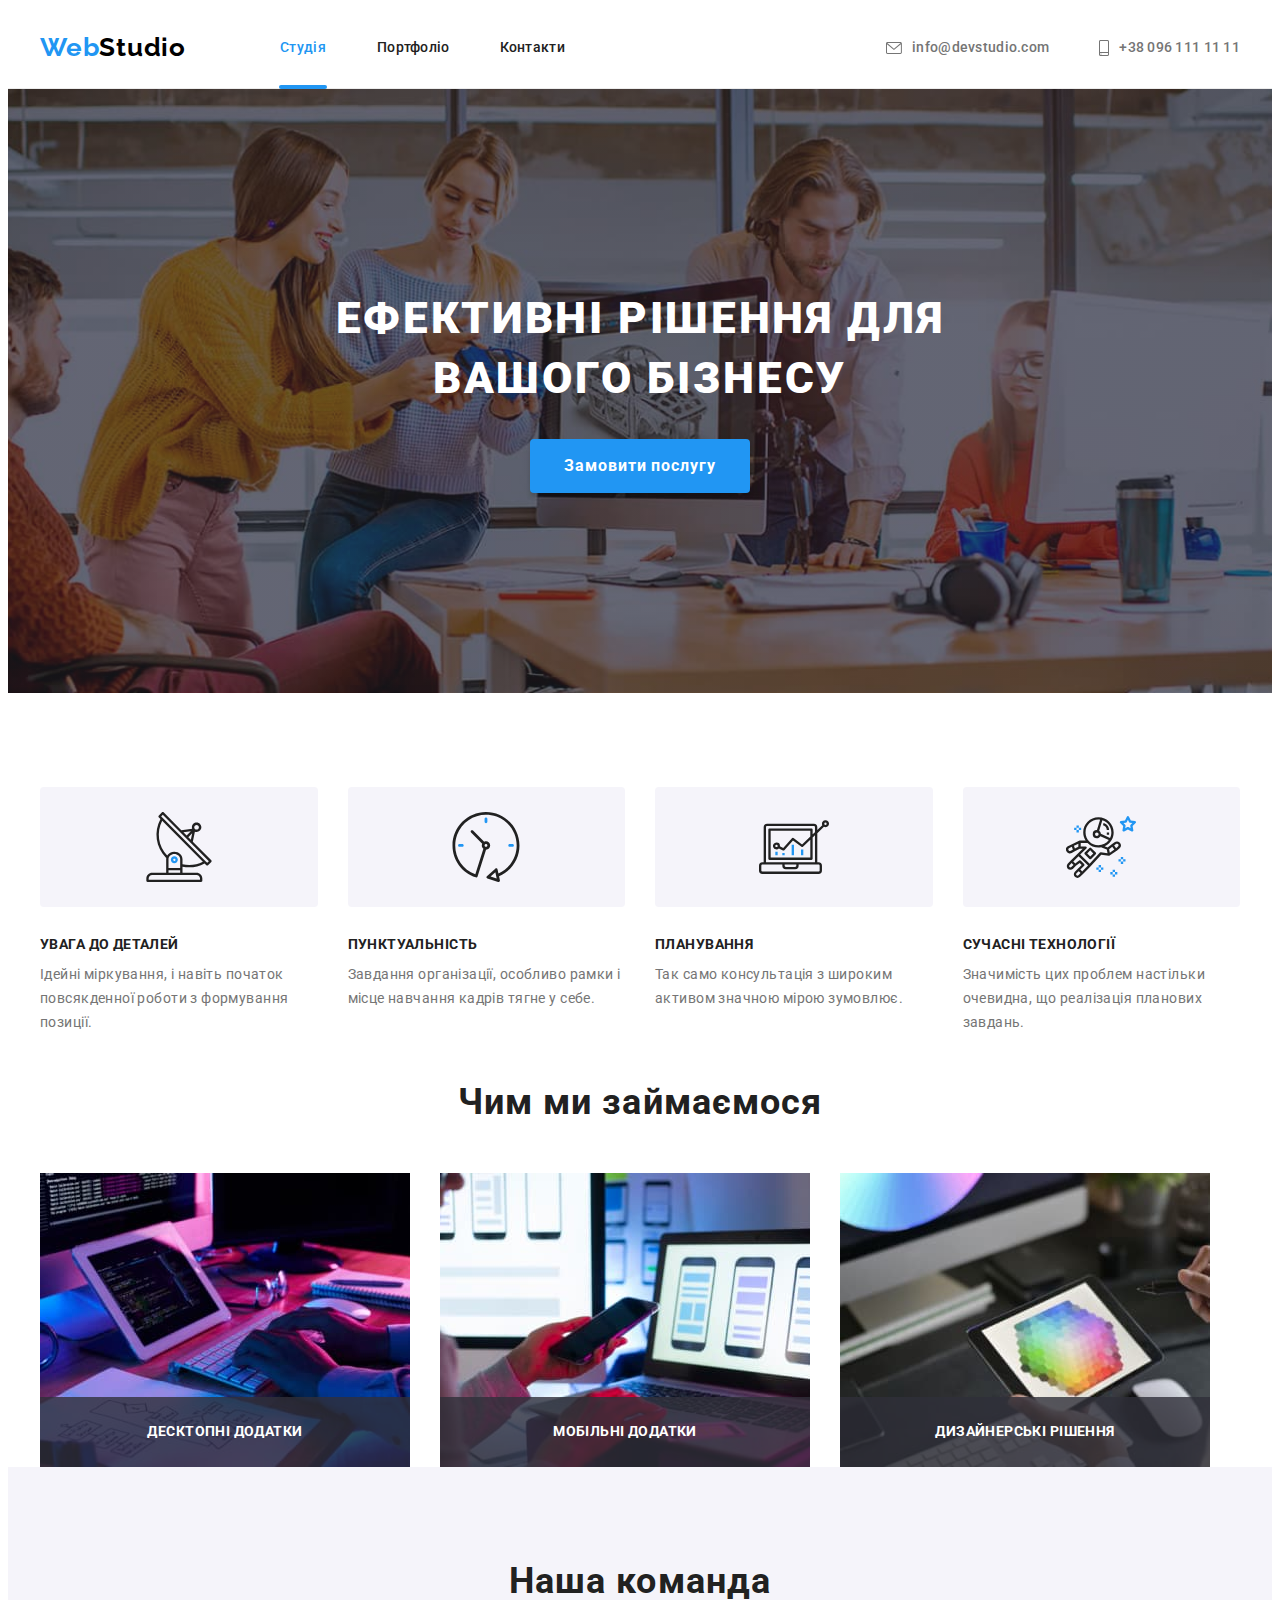
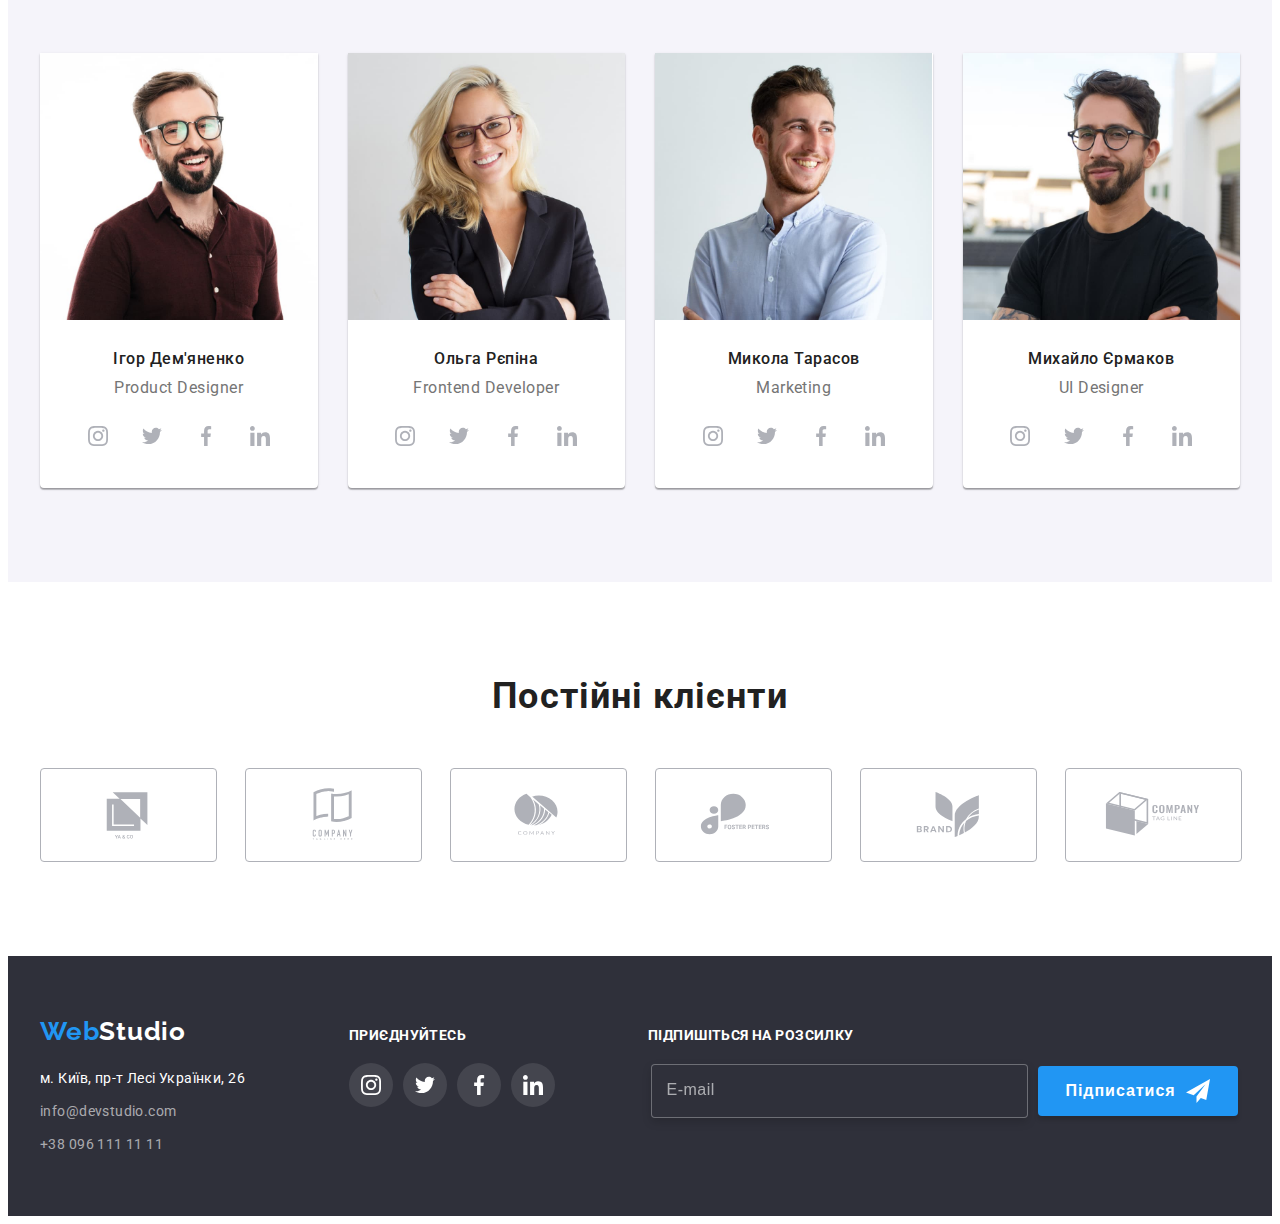
==== commit 43dd8966: "add-footer-mobile" ====
--- a/index.html
+++ b/index.html
@@ -554,7 +554,7 @@
       </section>
     </main>
 
-    <!-- <footer class="footer">
+    <footer class="footer">
       <div class="container footer-container">
         <div class="footer-section">
           <a class="logo logo-footer" lang="en" href="./index.html">
@@ -638,7 +638,8 @@
           </form>
         </div>
       </div>
-    </footer> -->
+    </footer>
+
     <div class="backdrop is-hidden" data-modal>
       <div class="modal">
         <button type="button" class="btn modal-btn" data-modal-close>
--- a/css/main.min.css
+++ b/css/main.min.css
@@ -1 +1 @@
-:root{--animation: 250ms cubic-bezier(0.4, 0, 0.2, 1);--main-color: #212121;--link-color: #2196f3;--second-text-color: #757575;--logo-color: #000000;--second-color: #ffffff;--team-background-color: #ffffff;--background-color-second: #2f303a;--background-color-third: #f5f4fa;--footer-link-color: rgba(255, 255, 255, 0.6);--btn-background-color: #2196f3;--btn-second-color: #188ce8;--border-color-first: #ececec;--border-color-second: #eeeeee;--background-color-hero: #c4c4c4;--icon-color: #afb1b8}body{font-family:"Roboto",sans-serif;background-color:#fff;color:var(--main-color)}img{display:block;max-width:100%;height:auto}p,h1,h2,h3,h4,h5,h6{margin:0}ul{margin:0;padding-left:0}.list{list-style:none}.link{text-decoration:none}.visually-hidden{position:absolute;white-space:nowrap;width:1px;height:1px;overflow:hidden;border:0;padding:0;clip:rect(0 0 0 0);-webkit-clip-path:inset(50%);clip-path:inset(50%);margin:-1px}.no-scroll{overflow:hidden}.container{width:100%;padding-left:15px;padding-right:15px;margin:0 auto}@media screen and (min-width: 480px){.container{width:480px}}@media screen and (min-width: 768px){.container{width:768px}}@media screen and (min-width: 1200px){.container{width:1200px}}.section{padding-top:60px;padding-bottom:60px}@media screen and (min-width: 1200px){.section{padding-top:94px;padding-bottom:94px}}.header{border-bottom:1px solid var(--border-color-first)}.header-container{display:flex;align-items:center}.navigation{display:flex;gap:50px;font-weight:500;font-size:14px;line-height:1.14;letter-spacing:.02em;color:var(--main-color)}@media screen and (max-width: 767px){.navigation{display:none}}.navigation__link{color:var(--main-color);padding-top:32px;padding-bottom:32px;display:block;min-width:48px;transition:color var(--animation)}.navigation__link:hover,.navigation__link:focus{color:var(--link-color)}.navigation__link.current{color:var(--link-color);position:relative;text-align:center}.navigation__link.current::after{position:absolute;bottom:-1px;display:block;content:"";width:100%;height:4px;border-radius:2px;background-color:var(--link-color)}.contact-list{display:flex;gap:50px;margin-left:auto}@media screen and (max-width: 767px){.contact-list{display:none}}.contact-list__header-mail,.contact-list__header-tel{display:flex;align-items:center;padding-top:32px;padding-bottom:32px;font-weight:500;font-size:14px;line-height:1.14;letter-spacing:.02em;color:var(--second-text-color);transition:color var(--animation)}.contact-list__header-mail:hover,.contact-list__header-mail:focus,.contact-list__header-tel:hover,.contact-list__header-tel:focus{color:var(--link-color)}.contact-list__logo-mail,.contact-list__logo-tel{fill:currentColor;margin-right:10px}.menu-open-btn{margin-left:auto;width:40px;height:40px;background-color:rgba(0,0,0,0);border:none;cursor:pointer}@media screen and (min-width: 768px){.menu-open-btn{display:none}}.menu-close-btn:focus,.menu-close-btn:hover .mobile-close-icon{fill:blue}.mobile-close-icon{transition:fill var(--animation)}.menu-close-btn{display:block;margin-left:auto;width:40px;height:40px;background-color:rgba(0,0,0,0);border:none;cursor:pointer}.mobile-container{width:100%;height:100%;padding-left:40px;padding-right:15px}.menu{padding-top:10px;padding-bottom:48px;position:fixed;top:0;background-color:var(--team-background-color);width:100vw;height:100vh;z-index:1}.mob-menu-pos{height:100%;display:flex;flex-direction:column;justify-content:space-between;overflow:auto}.mobile{margin-bottom:50px}.mobile__item:not(:last-child){margin-bottom:32px}.mobile__link{font-weight:500;font-size:40px;line-height:1.17;letter-spacing:.02em;color:var(--main-color)}.mobile__link.current{color:var(--link-color)}.mob-contact-list{margin-bottom:64px}.mob-contact-list__header-tel{font-weight:500;font-size:34px;line-height:1.17;letter-spacing:.02em;color:var(--link-color)}@media screen and (min-width: 320px)and (max-width: 477px){.mob-contact-list__header-tel{font-size:24px}}.mob-tel-item{margin-bottom:32px}.mob-contact-list__header-mail{font-weight:500;font-size:24px;line-height:1.17;letter-spacing:.02em;color:var(--second-text-color)}.mob-cont-list{display:flex;flex-wrap:wrap}.mob-cont-item:not(:last-child){padding-right:10px;border-right:1px solid rgba(33,33,33,.2)}.mob-cont-item:not(:first-child){padding-left:10px}.mob-cont-link{font-weight:500;font-size:18px;line-height:1.22;letter-spacing:.02em;color:var(--link-color)}.logo{padding-top:16px;padding-bottom:16px;display:block;font-family:"Raleway";font-style:normal;font-weight:700;font-size:26px;line-height:1.19;letter-spacing:.03em;color:var(--link-color);text-decoration:none}.logo--part{color:var(--logo-color)}.hero{background-color:var(--background-color-hero);text-align:center;padding-top:118px;padding-bottom:118px;margin-left:auto;margin-right:auto;max-width:1600px;background-image:linear-gradient(to right, rgba(47, 48, 58, 0.4), rgba(47, 48, 58, 0.4)),url(../images/hero-bg-mobile.jpg);background-repeat:no-repeat;background-position:center;background-size:cover}@media(min-device-pixel-ratio: 2),(-webkit-min-device-pixel-ratio: 2),(min-resolution: 192dpi),(min-resolution: 2dppx){.hero{background-image:linear-gradient(to right, rgba(47, 48, 58, 0.4), rgba(47, 48, 58, 0.4)),url(../images/hero-bg-mobile-2x.jpg)}}@media screen and (min-width: 768px){.hero{background-image:linear-gradient(to right, rgba(47, 48, 58, 0.4), rgba(47, 48, 58, 0.4)),url(../images/hero-bg-tablet.jpg)}}@media screen and (min-width: 768px)and (min-device-pixel-ratio: 2),screen and (min-width: 768px)and (-webkit-min-device-pixel-ratio: 2),screen and (min-width: 768px)and (min-resolution: 192dpi),screen and (min-width: 768px)and (min-resolution: 2dppx){.hero{background-image:linear-gradient(to right, rgba(47, 48, 58, 0.4), rgba(47, 48, 58, 0.4)),url(../images/hero-bg-tablet-2x.jpg)}}@media screen and (min-width: 1200px){.hero{padding-top:200px;padding-bottom:200px;background-image:linear-gradient(to right, rgba(47, 48, 58, 0.4), rgba(47, 48, 58, 0.4)),url(../images/hero-img.jpg);background-repeat:no-repeat;background-position:center;background-size:cover}}@media screen and (min-width: 1200px)and (min-device-pixel-ratio: 2),screen and (min-width: 1200px)and (-webkit-min-device-pixel-ratio: 2),screen and (min-width: 1200px)and (min-resolution: 192dpi),screen and (min-width: 1200px)and (min-resolution: 2dppx){.hero{background-image:linear-gradient(to right, rgba(47, 48, 58, 0.4), rgba(47, 48, 58, 0.4)),url(../images/hero-bg-2x.jpg)}}.hero__title{margin:0 auto;margin-bottom:30px;max-width:360px;font-weight:900;font-size:20px;line-height:1.62;letter-spacing:.06em;text-transform:uppercase;color:var(--second-color)}@media screen and (min-width: 480px){.hero__title{font-size:26px}}@media screen and (min-width: 1200px){.hero__title{font-size:44px;line-height:1.36;max-width:696px}}.hero__btn{padding:10px 24px;min-width:200px;font-family:inherit;background-color:var(--btn-background-color);box-shadow:0px 4px 4px rgba(0,0,0,.15);border-radius:4px;font-weight:700;font-size:16px;line-height:1.88;text-align:center;letter-spacing:.06em;border-color:rgba(0,0,0,0);color:var(--second-color);cursor:pointer;transition:background-color var(--animation)}.hero__btn:hover,.hero__btn:focus{background-color:var(--btn-second-color)}@media screen and (min-width: 1200px){.hero__btn{padding:10px 32px}}@media screen and (min-width: 1200px){.advantage{padding-bottom:47px}}.advantage-list{display:flex;flex-wrap:wrap;gap:30px}.advantage-list__item{width:100%;display:block}@media screen and (min-width: 768px){.advantage-list__item{width:calc((100% - 30px)/2)}}@media screen and (min-width: 1200px){.advantage-list__item{width:calc((100% - 90px)/4)}}.advantage-list__item::before{content:"";height:120px;background-color:var(--background-color-third);border-radius:4px;display:block;margin-bottom:30px;background-size:70px 70px;background-position:center;background-repeat:no-repeat}.advantage-list__item.details::before{background-image:url(../images/svg/antenna.svg)}.advantage-list__item.punc::before{background-image:url(../images/svg/clock.svg)}.advantage-list__item.plan::before{background-image:url(../images/svg/diagram.svg)}.advantage-list__item.tech::before{background-image:url(../images/svg/astronaut.svg)}.advantage-list__title{margin-bottom:10px;font-weight:700;font-size:14px;line-height:1.14;letter-spacing:.03em;text-transform:uppercase;text-align:center}@media screen and (min-width: 768px){.advantage-list__title{text-align:left}}.advantage-list__text{font-size:14px;line-height:1.71;letter-spacing:.03em;color:var(--second-text-color)}.examples{padding-top:47px;display:none}@media screen and (min-width: 1200px){.examples{display:contents}}.examples-title{margin-bottom:50px;font-size:36px;line-height:1.16;text-align:center;letter-spacing:.03em}.sample__list{display:flex;gap:30px}.sample__thumb{position:relative}.sample__img-thumb{display:flex;position:absolute;width:100%;height:70px;bottom:0;background-color:rgba(47,48,58,.8);font-weight:700;font-size:14px;line-height:1.14;align-items:center;justify-content:center;letter-spacing:.03em;text-transform:uppercase;color:var(--second-color)}.team-title{text-align:center;letter-spacing:.03em;font-size:28px;line-height:1.18;margin-bottom:30px}@media screen and (min-width: 1200px){.team-title{font-size:36px;line-height:1.16;margin-bottom:50px}}.team{background-color:var(--background-color-third);text-align:center}.team-list{display:flex;flex-wrap:wrap;text-align:center;gap:30px}.img-sign{padding:30px 0 24px 0}@media screen and (min-width: 1200px){.img-sign{padding:30px 0}}.team-list-item{background-color:var(--team-background-color);box-shadow:0px 1px 3px rgba(0,0,0,.12),0px 1px 1px rgba(0,0,0,.14),0px 2px 1px rgba(0,0,0,.2);border-radius:0px 0px 4px 4px}@media screen and (min-width: 768px){.team-list-item{width:calc((100% - 30px)/2)}}@media screen and (min-width: 1200px){.team-list-item{width:calc((100% - 90px)/4)}}.team-list-name{font-weight:500;font-size:16px;line-height:1.18;letter-spacing:.03em;margin-bottom:10px}.team-list-position{font-size:16px;line-height:1.18;letter-spacing:.03em;color:var(--second-text-color)}.media-list-item{width:44px;height:44px;background-color:var(--team-background-color)}.media-list{display:flex;gap:10px;margin-top:16px;justify-content:center}.media-link{width:100%;height:100%;cursor:pointer;display:flex;align-items:center;justify-content:center;fill:var(--icon-color);border-radius:50%;transition:background-color var(--animation),fill var(--animation)}.media-link:focus,.media-link:hover{background-color:var(--btn-background-color);fill:var(--second-color)}.clients-title{margin-bottom:30px;font-size:28px;line-height:1.16;text-align:center;letter-spacing:.03em;color:var(--main-color)}@media screen and (min-width: 1200px){.clients-title{margin-bottom:50px;font-size:36px}}.clients-list{display:flex;flex-wrap:wrap;gap:30px}.clients-list-item{width:calc((100% - 30px)/2)}@media screen and (min-width: 768px){.clients-list-item{width:calc((100% - 60px)/3)}}@media screen and (min-width: 1200px){.clients-list-item{width:calc((100% - 150px)/6)}}.clients-link{width:100%;height:92px;display:flex;align-items:center;justify-content:center;color:var(--icon-color);border:1px solid var(--icon-color);border-radius:4px;transition:border-color var(--animation),color var(--animation)}.clients-link:hover,.clients-link:focus{color:var(--link-color);border-color:var(--link-color)}.clients-icon{fill:currentColor}.footer{background-color:var(--background-color-second);padding-top:60px;padding-bottom:60px}.footer-container{display:flex;align-items:baseline}.logo-footer{padding:0}.logo-part-footer{color:var(--second-color)}.adress{margin-top:20px;font-style:normal}.adress-list-item{margin-top:9px;display:block}.adress-list-item:first-child{margin-top:0}.adress-location{font-size:14px;line-height:1.71;letter-spacing:.03em;color:var(--second-color);transition:color var(--animation)}.adress-location:hover{color:var(--link-color)}.adress-location:focus{color:var(--link-color)}.adress-tel,.adress-mail{font-size:14px;line-height:1.71;letter-spacing:.03em;color:var(--footer-link-color);transition:color var(--animation)}.adress-tel:hover,.adress-mail:hover{color:var(--link-color)}.adress-tel:focus,.adress-mail:focus{color:var(--link-color)}.footer-media{margin-left:70px;margin-right:93px}.media-text{margin-bottom:20px;font-weight:700;font-size:14px;line-height:1.16;letter-spacing:.03em;text-transform:uppercase;color:var(--second-color)}.footer-list{margin:0;display:flex;gap:10px}.footer-list-item{width:44px;height:44px;background-color:rgba(255,255,255,.1);border-radius:50%}.footer-link{border-radius:50%;width:100%;height:100%;cursor:pointer;display:flex;align-items:center;justify-content:center;fill:var(--second-color);transition:background-color var(--animation)}.footer-link:hover{fill:var(--second-color);background-color:var(--btn-background-color)}.footer-link:focus{fill:var(--second-color);background-color:var(--btn-background-color)}.footer-form{width:100%}.footer-form-title{margin-bottom:20px;font-weight:700;font-size:14px;line-height:1.14;letter-spacing:.03em;text-transform:uppercase;color:var(--second-color)}.footer-form-email{padding-left:15px;width:358px;height:50px;border:1px solid rgba(255,255,255,.3);filter:drop-shadow(0px 4px 4px rgba(0, 0, 0, 0.15));border-radius:4px;background-color:var(--background-color-second);color:var(--second-color);transition:border-color var(--animation)}.footer-form-email:focus{border-color:var(--btn-background-color);outline:rgba(0,0,0,0)}.footer-form-email::-moz-placeholder{font-size:16px;line-height:1.25;letter-spacing:.03em;color:var(--footer-link-color)}.footer-form-email:-ms-input-placeholder{font-size:16px;line-height:1.25;letter-spacing:.03em;color:var(--footer-link-color)}.footer-form-email::placeholder{font-size:16px;line-height:1.25;letter-spacing:.03em;color:var(--footer-link-color)}.footer-form-button{display:flex;align-items:center;justify-content:center;margin-left:10px;width:200px;height:50px;background:var(--btn-background-color);box-shadow:0px 4px 4px rgba(0,0,0,.15);border-radius:4px;border-color:rgba(0,0,0,0);font-weight:700;font-size:16px;line-height:1.88;letter-spacing:.06em;cursor:pointer;color:var(--second-color);fill:var(--second-color);transition:background-color var(--animation)}.footer-form-button:hover{background-color:var(--btn-second-color)}.footter-form-icon{margin-left:10px}.footer-sign{display:flex;align-items:center}.portfolio-list{display:flex;justify-content:center;gap:8px;margin-bottom:50px}.portfolio-list-btn{padding:6px 22px;font-family:inherit;cursor:pointer;font-weight:500;font-size:16px;line-height:1.62;border-color:rgba(0,0,0,0);border-radius:4px;text-align:center;letter-spacing:.03em;background-color:var(--background-color-third);transition:color var(--animation),background-color var(--animation),box-shadow var(--animation)}.portfolio-list-btn:hover,.portfolio-list-btn:focus{color:var(--second-color);background-color:var(--btn-background-color);box-shadow:0px 3px 1px rgba(0,0,0,.1),0px 1px 2px rgba(0,0,0,.08),0px 2px 2px rgba(0,0,0,.12)}.portfolio-examples-list{display:flex;flex-wrap:wrap;margin:-15px}.portfolio-examples-item{margin:15px;width:370px}.portfolio-link{width:100%;height:100%;display:block;color:var(--main-color);background-color:var(--background-color-third);transition:box-shadow var(--animation),transform var(--animation)}.portfolio-link:focus{box-shadow:0px 1px 1px rgba(0,0,0,.12),0px 4px 4px rgba(0,0,0,.06),1px 4px 6px rgba(0,0,0,.16)}.portfolio-link:hover{box-shadow:0px 1px 1px rgba(0,0,0,.12),0px 4px 4px rgba(0,0,0,.06),1px 4px 6px rgba(0,0,0,.16)}.portfolio-img-thumb{position:relative;overflow:hidden}.portfolio-img-text{position:absolute;left:0;top:0;transform:translateY(100%);transition:transform var(--animation);overflow:auto;padding:63px 24px 0px 24px;height:100%;font-size:18px;line-height:1.56;letter-spacing:.03em;color:var(--second-color);background:rgba(33,150,243,.9);box-shadow:0px 4px 4px rgba(0,0,0,.25)}.portfolio-link:hover .portfolio-img-text{transform:translateY(0)}.portfolio-link:focus .portfolio-img-text{transform:translateY(0)}.portfolio-examples-name{margin-bottom:4px;font-size:18px;line-height:2;letter-spacing:.06em}.portfolio-examples-type{font-size:16px;line-height:1.88;letter-spacing:.03em;color:var(--second-text-color)}.portfolio-img-sign{padding:20px 24px;background-color:var(--team-background-color);border-left:1px solid var(--border-color-second);border-right:1px solid var(--border-color-second);border-bottom:1px solid var(--border-color-second)}.backdrop{width:100%;height:100%;position:fixed;top:0;background-color:rgba(0,0,0,.2);transition:opacity var(--animation),visibility var(--animation)}.modal{padding:40px;width:528px;min-height:581px;background-color:var(--team-background-color);box-shadow:0px 1px 3px rgba(0,0,0,.12),0px 1px 1px rgba(0,0,0,.14),0px 2px 1px rgba(0,0,0,.2);border-radius:4px;position:absolute;top:50%;left:50%;transform:translate(-50%, -50%) scaleY(1);transition:transform var(--animation)}.backdrop.is-hidden .modal{transform:translate(-50%, -50%) scaleY(0)}.modal-btn{width:30px;height:30px;border-radius:50%;border:1px solid rgba(0,0,0,.1);background-color:var(--team-background-color);position:absolute;right:8px;top:8px;display:flex;align-items:center;justify-content:center;padding:0;cursor:pointer}.backdrop-icon{transition:fill var(--animation)}.modal-btn:hover>.backdrop-icon{fill:var(--btn-background-color)}.modal-btn:focus>.backdrop-icon{fill:var(--btn-background-color)}.is-hidden{visibility:hidden;opacity:0;pointer-events:none}.modal-title{margin-bottom:12px;font-weight:700;font-size:20px;line-height:1.15;letter-spacing:.03em;color:var(--main-color);text-align:center}.modal-field{margin-bottom:10px}.modal-field-comment{margin-bottom:20px}.modal-form-item{padding-left:42px;width:100%;height:40px;border:1px solid rgba(33,33,33,.2);border-radius:4px;outline:rgba(0,0,0,0);transition:border var(--animation)}.modal-form-item:focus{border:1px solid var(--link-color);border-radius:4px}.modal-field label{font-size:12px;line-height:1.16;letter-spacing:.01em;color:var(--second-text-color)}.modal-wrap{margin-top:4px;position:relative}.modal-name-icon,.modal-tel-icon,.modal-email-icon{position:absolute;left:0px;top:50%;transform:translateY(-50%);left:12px;transition:fill var(--animation)}.modal-form-item:focus+.modal-name-icon,.modal-form-item:focus+.modal-tel-icon,.modal-form-item:focus+.modal-email-icon{fill:var(--btn-background-color)}.modal-textarea{padding:12px 16px;margin-top:4px;resize:none;height:120px}.modal-textarea::-moz-placeholder{font-size:12px;line-height:1.16;letter-spacing:.01em;color:rgba(117,117,117,.5)}.modal-textarea:-ms-input-placeholder{font-size:12px;line-height:1.16;letter-spacing:.01em;color:rgba(117,117,117,.5)}.modal-textarea::placeholder{font-size:12px;line-height:1.16;letter-spacing:.01em;color:rgba(117,117,117,.5)}.modal-submit-field{margin-bottom:30px;font-size:14px;line-height:1.71;letter-spacing:.03em;color:var(--second-text-color);text-align:center}.modal-submit-label{position:relative}.modal-icon,.modal-icon-focus{position:absolute;left:-20px;top:50%;transform:translateY(-50%)}.modal-icon-focus{fill:rgba(0,0,0,0);border-radius:2px}.modal-submit:checked+.modal-submit-label>.modal-icon{fill:rgba(0,0,0,0)}.modal-submit:focus+.modal-submit-label>.modal-icon{fill:var(--link-color)}.modal-submit:checked+.modal-submit-label .modal-icon-focus{fill:var(--second-color);background-color:var(--btn-background-color)}.modal-form-link{-webkit-text-decoration-line:underline;text-decoration-line:underline;color:var(--link-color)}.modal-form-btn{padding:10px 52px;margin:0 auto;display:block;background-color:var(--btn-background-color);box-shadow:0px 4px 4px rgba(0,0,0,.15);border-radius:4px;cursor:pointer;border-color:rgba(0,0,0,0);font-weight:700;font-size:16px;line-height:1.88;letter-spacing:.06em;color:var(--second-color);transition:background-color var(--animation)}.modal-form-btn:hover{background-color:var(--btn-second-color)}/*# sourceMappingURL=main.min.css.map */+:root{--animation: 250ms cubic-bezier(0.4, 0, 0.2, 1);--main-color: #212121;--link-color: #2196f3;--second-text-color: #757575;--logo-color: #000000;--second-color: #ffffff;--team-background-color: #ffffff;--background-color-second: #2f303a;--background-color-third: #f5f4fa;--footer-link-color: rgba(255, 255, 255, 0.6);--btn-background-color: #2196f3;--btn-second-color: #188ce8;--border-color-first: #ececec;--border-color-second: #eeeeee;--background-color-hero: #c4c4c4;--icon-color: #afb1b8}body{font-family:"Roboto",sans-serif;background-color:#fff;color:var(--main-color)}img{display:block;max-width:100%;height:auto}p,h1,h2,h3,h4,h5,h6{margin:0}ul{margin:0;padding-left:0}.list{list-style:none}.link{text-decoration:none}.visually-hidden{position:absolute;white-space:nowrap;width:1px;height:1px;overflow:hidden;border:0;padding:0;clip:rect(0 0 0 0);-webkit-clip-path:inset(50%);clip-path:inset(50%);margin:-1px}.no-scroll{overflow:hidden}.container{width:100%;padding-left:15px;padding-right:15px;margin:0 auto}@media screen and (min-width: 480px){.container{width:480px}}@media screen and (min-width: 768px){.container{width:768px}}@media screen and (min-width: 1200px){.container{width:1200px}}.section{padding-top:60px;padding-bottom:60px}@media screen and (min-width: 1200px){.section{padding-top:94px;padding-bottom:94px}}.header{border-bottom:1px solid var(--border-color-first)}.header-container{display:flex;align-items:center}.navigation{display:flex;gap:50px;font-weight:500;font-size:14px;line-height:1.14;letter-spacing:.02em;color:var(--main-color)}@media screen and (max-width: 767px){.navigation{display:none}}.navigation__link{color:var(--main-color);padding-top:32px;padding-bottom:32px;display:block;min-width:48px;transition:color var(--animation)}.navigation__link:hover,.navigation__link:focus{color:var(--link-color)}.navigation__link.current{color:var(--link-color);position:relative;text-align:center}.navigation__link.current::after{position:absolute;bottom:-1px;display:block;content:"";width:100%;height:4px;border-radius:2px;background-color:var(--link-color)}.contact-list{display:flex;gap:50px;margin-left:auto}@media screen and (max-width: 767px){.contact-list{display:none}}@media screen and (min-width: 768px)and (max-width: 1199px){.contact-list{flex-direction:column;gap:10px}}.contact-list__header-mail,.contact-list__header-tel{display:flex;align-items:center;padding-top:32px;padding-bottom:32px;font-weight:500;font-size:14px;line-height:1.14;letter-spacing:.02em;color:var(--second-text-color);transition:color var(--animation)}@media screen and (min-width: 768px)and (max-width: 1199px){.contact-list__header-mail,.contact-list__header-tel{padding-top:5px;padding-bottom:5px}}.contact-list__header-mail:hover,.contact-list__header-mail:focus,.contact-list__header-tel:hover,.contact-list__header-tel:focus{color:var(--link-color)}.contact-list__logo-mail,.contact-list__logo-tel{fill:currentColor;margin-right:10px}.menu-open-btn{margin-left:auto;width:40px;height:40px;background-color:rgba(0,0,0,0);border:none;cursor:pointer}@media screen and (min-width: 768px){.menu-open-btn{display:none}}.menu-close-btn:focus,.menu-close-btn:hover .mobile-close-icon{fill:blue}.mobile-close-icon{transition:fill var(--animation)}.menu-close-btn{display:block;margin-left:auto;width:40px;height:40px;background-color:rgba(0,0,0,0);border:none;cursor:pointer}.mobile-container{width:100%;height:100%;padding-left:40px;padding-right:15px}.menu{padding-top:10px;padding-bottom:48px;position:fixed;top:0;background-color:var(--team-background-color);width:100vw;height:100vh;z-index:1}.mob-menu-pos{height:100%;display:flex;flex-direction:column;justify-content:space-between;overflow:auto}.mobile{margin-bottom:50px}.mobile__item:not(:last-child){margin-bottom:32px}.mobile__link{font-weight:500;font-size:40px;line-height:1.17;letter-spacing:.02em;color:var(--main-color)}.mobile__link.current{color:var(--link-color)}.mob-contact-list{margin-bottom:64px}.mob-contact-list__header-tel{font-weight:500;font-size:34px;line-height:1.17;letter-spacing:.02em;color:var(--link-color)}@media screen and (min-width: 320px)and (max-width: 477px){.mob-contact-list__header-tel{font-size:24px}}.mob-tel-item{margin-bottom:32px}.mob-contact-list__header-mail{font-weight:500;font-size:24px;line-height:1.17;letter-spacing:.02em;color:var(--second-text-color)}.mob-cont-list{display:flex;flex-wrap:wrap}.mob-cont-item:not(:last-child){padding-right:10px;border-right:1px solid rgba(33,33,33,.2)}.mob-cont-item:not(:first-child){padding-left:10px}.mob-cont-link{font-weight:500;font-size:18px;line-height:1.22;letter-spacing:.02em;color:var(--link-color)}.logo{padding-top:16px;padding-bottom:16px;display:block;font-family:"Raleway";font-style:normal;font-weight:700;font-size:26px;line-height:1.19;letter-spacing:.03em;color:var(--link-color);text-decoration:none}@media screen and (min-width: 768px){.logo{margin-right:87px;padding-top:26px;padding-bottom:26px}}@media screen and (min-width: 1200px){.logo{padding-top:24px;padding-bottom:25px;margin-right:93px}}.logo--part{color:var(--logo-color)}.hero{background-color:var(--background-color-hero);text-align:center;padding-top:118px;padding-bottom:118px;margin-left:auto;margin-right:auto;max-width:1600px;background-image:linear-gradient(to right, rgba(47, 48, 58, 0.4), rgba(47, 48, 58, 0.4)),url(../images/hero-bg-mobile.jpg);background-repeat:no-repeat;background-position:center;background-size:cover}@media(min-device-pixel-ratio: 2),(-webkit-min-device-pixel-ratio: 2),(min-resolution: 192dpi),(min-resolution: 2dppx){.hero{background-image:linear-gradient(to right, rgba(47, 48, 58, 0.4), rgba(47, 48, 58, 0.4)),url(../images/hero-bg-mobile-2x.jpg)}}@media screen and (min-width: 768px){.hero{background-image:linear-gradient(to right, rgba(47, 48, 58, 0.4), rgba(47, 48, 58, 0.4)),url(../images/hero-bg-tablet.jpg)}}@media screen and (min-width: 768px)and (min-device-pixel-ratio: 2),screen and (min-width: 768px)and (-webkit-min-device-pixel-ratio: 2),screen and (min-width: 768px)and (min-resolution: 192dpi),screen and (min-width: 768px)and (min-resolution: 2dppx){.hero{background-image:linear-gradient(to right, rgba(47, 48, 58, 0.4), rgba(47, 48, 58, 0.4)),url(../images/hero-bg-tablet-2x.jpg)}}@media screen and (min-width: 1200px){.hero{padding-top:200px;padding-bottom:200px;background-image:linear-gradient(to right, rgba(47, 48, 58, 0.4), rgba(47, 48, 58, 0.4)),url(../images/hero-img.jpg);background-repeat:no-repeat;background-position:center;background-size:cover}}@media screen and (min-width: 1200px)and (min-device-pixel-ratio: 2),screen and (min-width: 1200px)and (-webkit-min-device-pixel-ratio: 2),screen and (min-width: 1200px)and (min-resolution: 192dpi),screen and (min-width: 1200px)and (min-resolution: 2dppx){.hero{background-image:linear-gradient(to right, rgba(47, 48, 58, 0.4), rgba(47, 48, 58, 0.4)),url(../images/hero-bg-2x.jpg)}}.hero__title{margin:0 auto;margin-bottom:30px;max-width:360px;font-weight:900;font-size:20px;line-height:1.62;letter-spacing:.06em;text-transform:uppercase;color:var(--second-color)}@media screen and (min-width: 480px){.hero__title{font-size:26px}}@media screen and (min-width: 1200px){.hero__title{font-size:44px;line-height:1.36;max-width:696px}}.hero__btn{padding:10px 24px;min-width:200px;font-family:inherit;background-color:var(--btn-background-color);box-shadow:0px 4px 4px rgba(0,0,0,.15);border-radius:4px;font-weight:700;font-size:16px;line-height:1.88;text-align:center;letter-spacing:.06em;border-color:rgba(0,0,0,0);color:var(--second-color);cursor:pointer;transition:background-color var(--animation)}.hero__btn:hover,.hero__btn:focus{background-color:var(--btn-second-color)}@media screen and (min-width: 1200px){.hero__btn{padding:10px 32px}}@media screen and (min-width: 1200px){.advantage{padding-bottom:47px}}.advantage-list{display:flex;flex-wrap:wrap;gap:30px}.advantage-list__item{width:100%;display:block}@media screen and (min-width: 768px){.advantage-list__item{width:calc((100% - 30px)/2)}}@media screen and (min-width: 1200px){.advantage-list__item{width:calc((100% - 90px)/4)}}.advantage-list__item::before{content:"";height:120px;background-color:var(--background-color-third);border-radius:4px;display:block;margin-bottom:30px;background-size:70px 70px;background-position:center;background-repeat:no-repeat}.advantage-list__item.details::before{background-image:url(../images/svg/antenna.svg)}.advantage-list__item.punc::before{background-image:url(../images/svg/clock.svg)}.advantage-list__item.plan::before{background-image:url(../images/svg/diagram.svg)}.advantage-list__item.tech::before{background-image:url(../images/svg/astronaut.svg)}.advantage-list__title{margin-bottom:10px;font-weight:700;font-size:14px;line-height:1.14;letter-spacing:.03em;text-transform:uppercase;text-align:center}@media screen and (min-width: 768px){.advantage-list__title{text-align:left}}.advantage-list__text{font-size:14px;line-height:1.71;letter-spacing:.03em;color:var(--second-text-color)}.examples{padding-top:47px;display:none}@media screen and (min-width: 1200px){.examples{display:contents}}.examples-title{margin-bottom:50px;font-size:36px;line-height:1.16;text-align:center;letter-spacing:.03em}.sample__list{display:flex;gap:30px}.sample__thumb{position:relative}.sample__img-thumb{display:flex;position:absolute;width:100%;height:70px;bottom:0;background-color:rgba(47,48,58,.8);font-weight:700;font-size:14px;line-height:1.14;align-items:center;justify-content:center;letter-spacing:.03em;text-transform:uppercase;color:var(--second-color)}.team-title{text-align:center;letter-spacing:.03em;font-size:28px;line-height:1.18;margin-bottom:30px}@media screen and (min-width: 1200px){.team-title{font-size:36px;line-height:1.16;margin-bottom:50px}}.team{background-color:var(--background-color-third);text-align:center}.team-list{display:flex;flex-wrap:wrap;text-align:center;gap:30px}.img-sign{padding:30px 0 24px 0}@media screen and (min-width: 1200px){.img-sign{padding:30px 0}}.team-list-item{background-color:var(--team-background-color);box-shadow:0px 1px 3px rgba(0,0,0,.12),0px 1px 1px rgba(0,0,0,.14),0px 2px 1px rgba(0,0,0,.2);border-radius:0px 0px 4px 4px}@media screen and (min-width: 768px){.team-list-item{width:calc((100% - 30px)/2)}}@media screen and (min-width: 1200px){.team-list-item{width:calc((100% - 90px)/4)}}.team-list-name{font-weight:500;font-size:16px;line-height:1.18;letter-spacing:.03em;margin-bottom:10px}.team-list-position{font-size:16px;line-height:1.18;letter-spacing:.03em;color:var(--second-text-color)}.media-list-item{width:44px;height:44px;background-color:var(--team-background-color)}.media-list{display:flex;gap:10px;margin-top:16px;justify-content:center}.media-link{width:100%;height:100%;cursor:pointer;display:flex;align-items:center;justify-content:center;fill:var(--icon-color);border-radius:50%;transition:background-color var(--animation),fill var(--animation)}.media-link:focus,.media-link:hover{background-color:var(--btn-background-color);fill:var(--second-color)}.clients-title{margin-bottom:30px;font-size:28px;line-height:1.16;text-align:center;letter-spacing:.03em;color:var(--main-color)}@media screen and (min-width: 1200px){.clients-title{margin-bottom:50px;font-size:36px}}.clients-list{display:flex;flex-wrap:wrap;gap:30px}.clients-list-item{width:calc((100% - 30px)/2)}@media screen and (min-width: 768px){.clients-list-item{width:calc((100% - 60px)/3)}}@media screen and (min-width: 1200px){.clients-list-item{width:calc((100% - 150px)/6)}}.clients-link{width:100%;height:92px;display:flex;align-items:center;justify-content:center;color:var(--icon-color);border:1px solid var(--icon-color);border-radius:4px;transition:border-color var(--animation),color var(--animation)}.clients-link:hover,.clients-link:focus{color:var(--link-color);border-color:var(--link-color)}.clients-icon{fill:currentColor}.footer{background-color:var(--background-color-second);padding-top:60px;padding-bottom:60px}.footer-container{display:flex;flex-direction:column;align-items:center}@media screen and (min-width: 1200px){.footer-container{display:flex;flex-direction:row;align-items:baseline}}@media screen and (max-width: 767px){.footer-section{display:flex;flex-direction:column;align-items:center;margin-bottom:60px}}.logo-footer{padding:0}.logo-part-footer{color:var(--second-color)}.adress{margin-top:20px;font-style:normal}.adress-list{display:flex;flex-direction:column;align-items:center}@media screen and (min-width: 1200px){.adress-list{display:contents}}.adress-list-item{margin-top:9px;display:block}.adress-list-item:first-child{margin-top:0}.adress-location{font-size:14px;line-height:1.71;letter-spacing:.03em;color:var(--second-color);transition:color var(--animation)}.adress-location:hover{color:var(--link-color)}.adress-location:focus{color:var(--link-color)}.adress-tel,.adress-mail{font-size:14px;line-height:1.71;letter-spacing:.03em;color:var(--footer-link-color);transition:color var(--animation)}.adress-tel:hover,.adress-mail:hover{color:var(--link-color)}.adress-tel:focus,.adress-mail:focus{color:var(--link-color)}.footer-media{margin-left:0;margin-right:0;margin-bottom:60px}@media screen and (min-width: 1200px){.footer-media{margin-left:70px;margin-right:93px;margin-bottom:0px}}.media-text{margin-bottom:20px;text-align:center;font-weight:700;font-size:14px;line-height:1.71;letter-spacing:.03em;text-transform:uppercase;color:var(--second-color)}@media screen and (min-width: 1200px){.media-text{text-align:left;line-height:1.16}}.footer-list{margin:0;display:flex;gap:10px}.footer-list-item{width:44px;height:44px;background-color:rgba(255,255,255,.1);border-radius:50%}.footer-link{border-radius:50%;width:100%;height:100%;cursor:pointer;display:flex;align-items:center;justify-content:center;fill:var(--second-color);transition:background-color var(--animation)}.footer-link:hover{fill:var(--second-color);background-color:var(--btn-background-color)}.footer-link:focus{fill:var(--second-color);background-color:var(--btn-background-color)}.footer-form{width:100%}.footer-form-title{margin-bottom:20px;text-align:center;font-weight:700;font-size:14px;line-height:1.14;letter-spacing:.03em;text-transform:uppercase;color:var(--second-color)}@media screen and (min-width: 1200px){.footer-form-title{text-align:left}}.footer-form-email{display:block;width:100%;padding-left:15px;height:50px;border:1px solid rgba(255,255,255,.3);filter:drop-shadow(0px 4px 4px rgba(0, 0, 0, 0.15));border-radius:4px;background-color:var(--background-color-second);color:var(--second-color);transition:border-color var(--animation)}@media screen and (min-width: 1200px){.footer-form-email{width:358px}}.footer-form-email:focus{border-color:var(--btn-background-color);outline:rgba(0,0,0,0)}.footer-form-email::-moz-placeholder{font-size:16px;line-height:1.25;letter-spacing:.03em;color:var(--footer-link-color)}.footer-form-email:-ms-input-placeholder{font-size:16px;line-height:1.25;letter-spacing:.03em;color:var(--footer-link-color)}.footer-form-email::placeholder{font-size:16px;line-height:1.25;letter-spacing:.03em;color:var(--footer-link-color)}.footer-form-button{display:flex;align-items:center;justify-content:center;width:200px;height:50px;background:var(--btn-background-color);box-shadow:0px 4px 4px rgba(0,0,0,.15);border-radius:4px;border-color:rgba(0,0,0,0);font-weight:700;font-size:16px;line-height:1.88;letter-spacing:.06em;cursor:pointer;color:var(--second-color);fill:var(--second-color);transition:background-color var(--animation)}@media screen and (min-width: 1200px){.footer-form-button{margin-left:10px}}.footer-form-button:hover{background-color:var(--btn-second-color)}.footter-form-icon{margin-left:10px}.footer-sign{display:flex;gap:20px;justify-content:center;flex-wrap:wrap;align-items:center}@media screen and (min-width: 1200px){.footer-sign{flex-wrap:nowrap;gap:0}}.portfolio-list{display:flex;justify-content:center;gap:8px;margin-bottom:50px}.portfolio-list-btn{padding:6px 22px;font-family:inherit;cursor:pointer;font-weight:500;font-size:16px;line-height:1.62;border-color:rgba(0,0,0,0);border-radius:4px;text-align:center;letter-spacing:.03em;background-color:var(--background-color-third);transition:color var(--animation),background-color var(--animation),box-shadow var(--animation)}.portfolio-list-btn:hover,.portfolio-list-btn:focus{color:var(--second-color);background-color:var(--btn-background-color);box-shadow:0px 3px 1px rgba(0,0,0,.1),0px 1px 2px rgba(0,0,0,.08),0px 2px 2px rgba(0,0,0,.12)}.portfolio-examples-list{display:flex;flex-wrap:wrap;margin:-15px}.portfolio-examples-item{margin:15px;width:370px}.portfolio-link{width:100%;height:100%;display:block;color:var(--main-color);background-color:var(--background-color-third);transition:box-shadow var(--animation),transform var(--animation)}.portfolio-link:focus{box-shadow:0px 1px 1px rgba(0,0,0,.12),0px 4px 4px rgba(0,0,0,.06),1px 4px 6px rgba(0,0,0,.16)}.portfolio-link:hover{box-shadow:0px 1px 1px rgba(0,0,0,.12),0px 4px 4px rgba(0,0,0,.06),1px 4px 6px rgba(0,0,0,.16)}.portfolio-img-thumb{position:relative;overflow:hidden}.portfolio-img-text{position:absolute;left:0;top:0;transform:translateY(100%);transition:transform var(--animation);overflow:auto;padding:63px 24px 0px 24px;height:100%;font-size:18px;line-height:1.56;letter-spacing:.03em;color:var(--second-color);background:rgba(33,150,243,.9);box-shadow:0px 4px 4px rgba(0,0,0,.25)}.portfolio-link:hover .portfolio-img-text{transform:translateY(0)}.portfolio-link:focus .portfolio-img-text{transform:translateY(0)}.portfolio-examples-name{margin-bottom:4px;font-size:18px;line-height:2;letter-spacing:.06em}.portfolio-examples-type{font-size:16px;line-height:1.88;letter-spacing:.03em;color:var(--second-text-color)}.portfolio-img-sign{padding:20px 24px;background-color:var(--team-background-color);border-left:1px solid var(--border-color-second);border-right:1px solid var(--border-color-second);border-bottom:1px solid var(--border-color-second)}.backdrop{width:100%;height:100%;position:fixed;top:0;background-color:rgba(0,0,0,.2);transition:opacity var(--animation),visibility var(--animation)}.modal{padding:40px;width:100%;min-height:609px;background-color:var(--team-background-color);box-shadow:0px 1px 3px rgba(0,0,0,.12),0px 1px 1px rgba(0,0,0,.14),0px 2px 1px rgba(0,0,0,.2);border-radius:4px;position:absolute;top:50%;left:50%;transform:translate(-50%, -50%) scaleY(1);transition:transform var(--animation)}@media screen and (min-width: 480px){.modal{width:450px;min-height:609px}}@media screen and (min-width: 1200px){.modal{width:528px;min-height:581px}}.backdrop.is-hidden .modal{transform:translate(-50%, -50%) scaleY(0)}.modal-btn{width:30px;height:30px;border-radius:50%;border:1px solid rgba(0,0,0,.1);background-color:var(--team-background-color);position:absolute;right:8px;top:8px;display:flex;align-items:center;justify-content:center;padding:0;cursor:pointer}.backdrop-icon{transition:fill var(--animation)}.modal-btn:hover>.backdrop-icon{fill:var(--btn-background-color)}.modal-btn:focus>.backdrop-icon{fill:var(--btn-background-color)}.is-hidden{visibility:hidden;opacity:0;pointer-events:none}.modal-title{margin-bottom:12px;font-weight:700;font-size:20px;line-height:1.5;letter-spacing:.03em;color:var(--main-color);text-align:center}@media screen and (min-width: 1200px){.modal-title{line-height:1.15}}.modal-field{margin-bottom:10px}.modal-field-comment{margin-bottom:20px}.modal-form-item{padding-left:42px;width:100%;height:40px;border:1px solid rgba(33,33,33,.2);border-radius:4px;outline:rgba(0,0,0,0);transition:border var(--animation)}.modal-form-item:focus{border:1px solid var(--link-color);border-radius:4px}.modal-field label{font-size:12px;line-height:1.16;letter-spacing:.01em;color:var(--second-text-color)}.modal-wrap{margin-top:4px;position:relative}.modal-name-icon,.modal-tel-icon,.modal-email-icon{position:absolute;left:0px;top:50%;transform:translateY(-50%);left:12px;transition:fill var(--animation)}.modal-form-item:focus+.modal-name-icon,.modal-form-item:focus+.modal-tel-icon,.modal-form-item:focus+.modal-email-icon{fill:var(--btn-background-color)}.modal-textarea{padding:12px 16px;margin-top:4px;resize:none;height:120px}.modal-textarea::-moz-placeholder{font-size:12px;line-height:1.16;letter-spacing:.01em;color:rgba(117,117,117,.5)}.modal-textarea:-ms-input-placeholder{font-size:12px;line-height:1.16;letter-spacing:.01em;color:rgba(117,117,117,.5)}.modal-textarea::placeholder{font-size:12px;line-height:1.16;letter-spacing:.01em;color:rgba(117,117,117,.5)}.modal-submit-field{margin-bottom:30px;font-size:12px;line-height:1.16;letter-spacing:.03em;color:var(--second-text-color);text-align:center}@media screen and (min-width: 1200px){.modal-submit-field{font-size:14px}}.modal-submit-label{position:relative;line-height:1.71}.modal-icon,.modal-icon-focus{position:absolute;left:-20px;top:50%;transform:translateY(-50%)}.modal-icon-focus{fill:rgba(0,0,0,0);border-radius:2px}.modal-submit:checked+.modal-submit-label>.modal-icon{fill:rgba(0,0,0,0)}.modal-submit:focus+.modal-submit-label>.modal-icon{fill:var(--link-color)}.modal-submit:checked+.modal-submit-label .modal-icon-focus{fill:var(--second-color);background-color:var(--btn-background-color)}.modal-form-link{-webkit-text-decoration-line:underline;text-decoration-line:underline;color:var(--link-color)}.modal-form-btn{padding:10px 52px;margin:0 auto;display:block;background-color:var(--btn-background-color);box-shadow:0px 4px 4px rgba(0,0,0,.15);border-radius:4px;cursor:pointer;border-color:rgba(0,0,0,0);font-weight:700;font-size:16px;line-height:1.88;letter-spacing:.06em;color:var(--second-color);transition:background-color var(--animation)}.modal-form-btn:hover{background-color:var(--btn-second-color)}/*# sourceMappingURL=main.min.css.map */